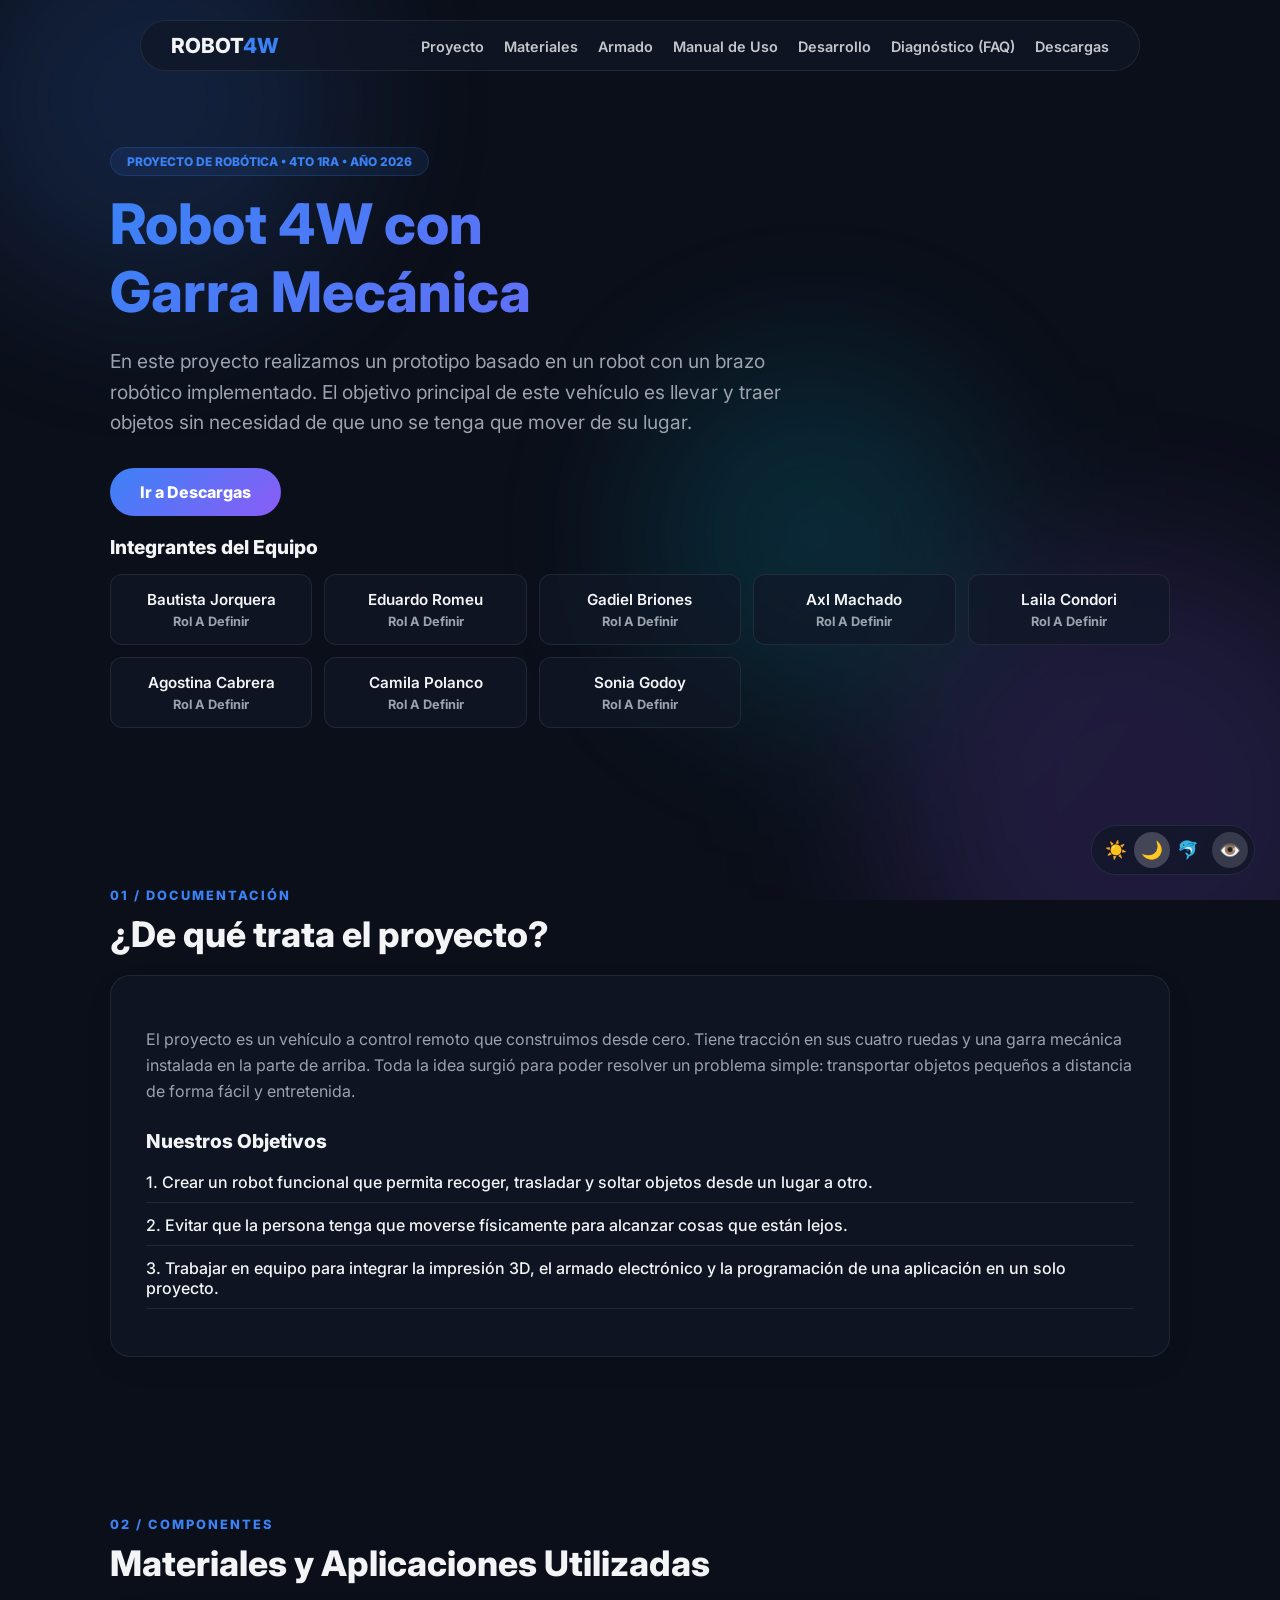
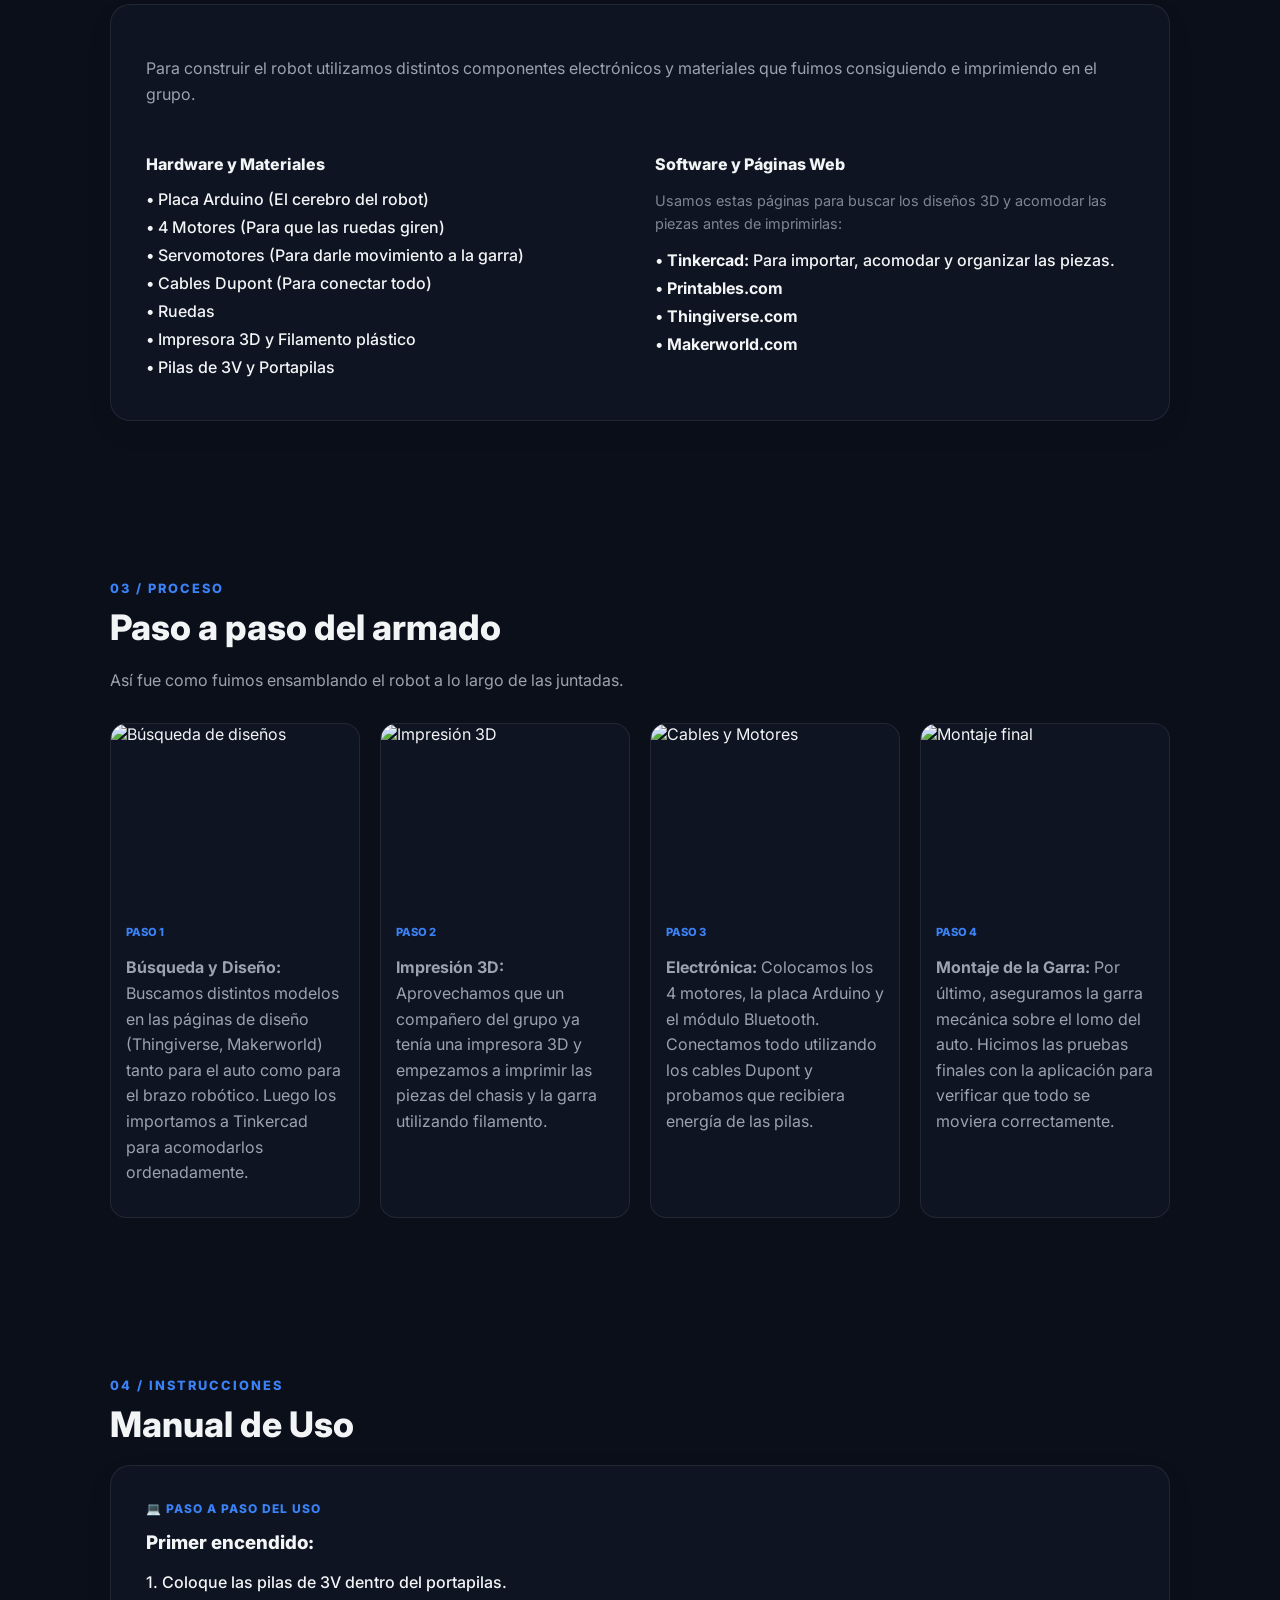
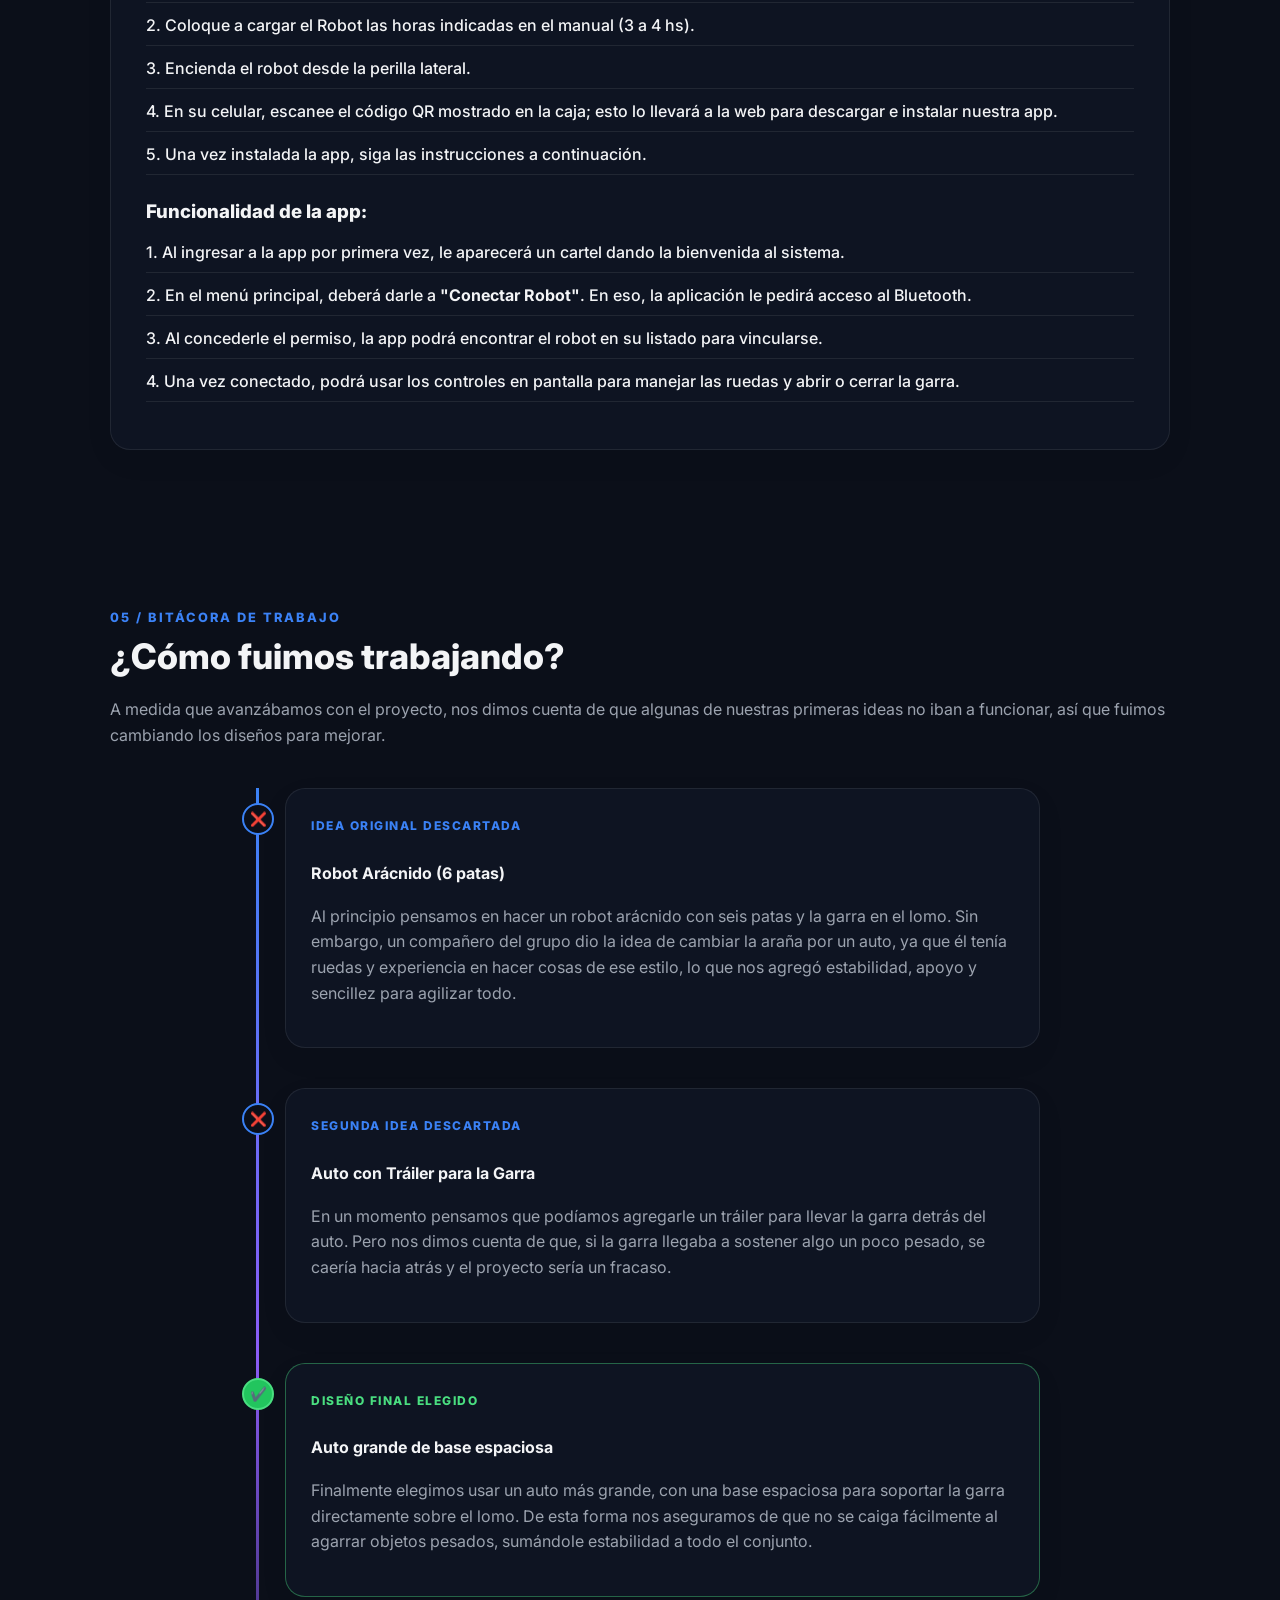
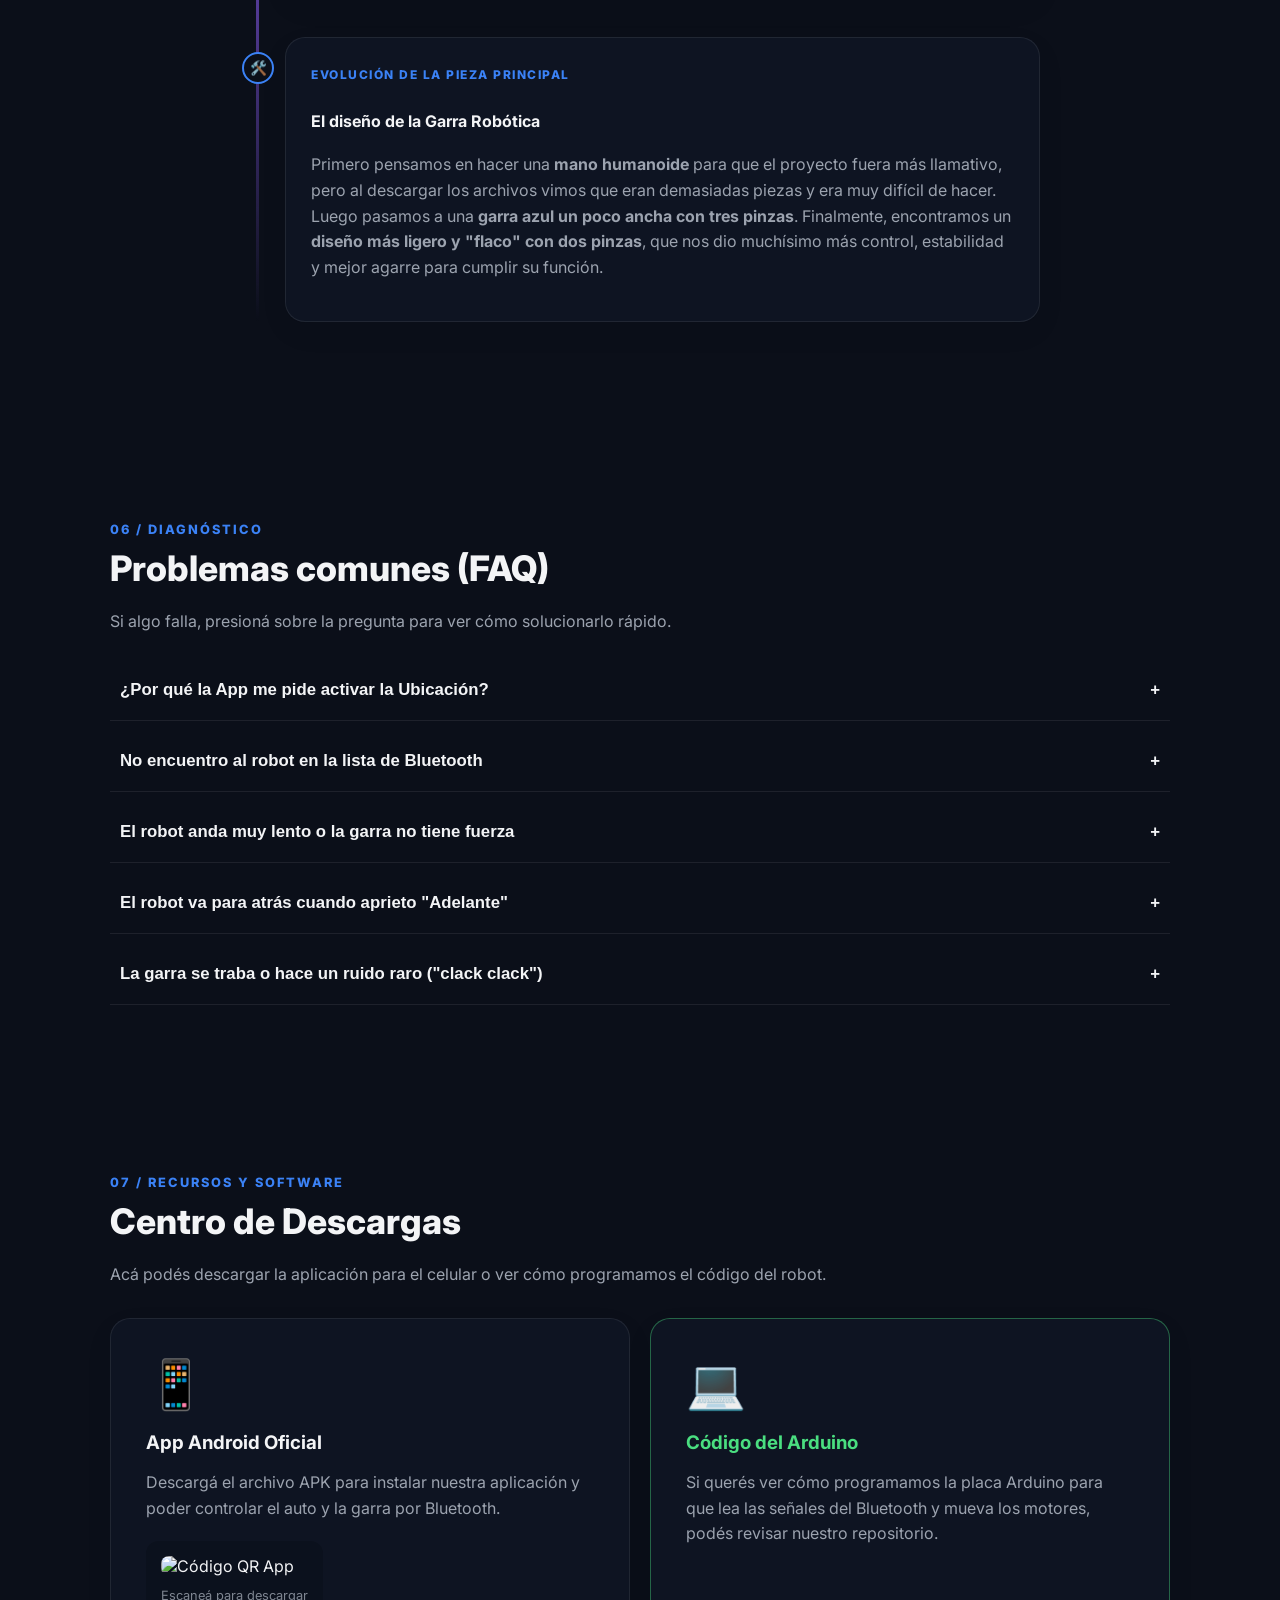
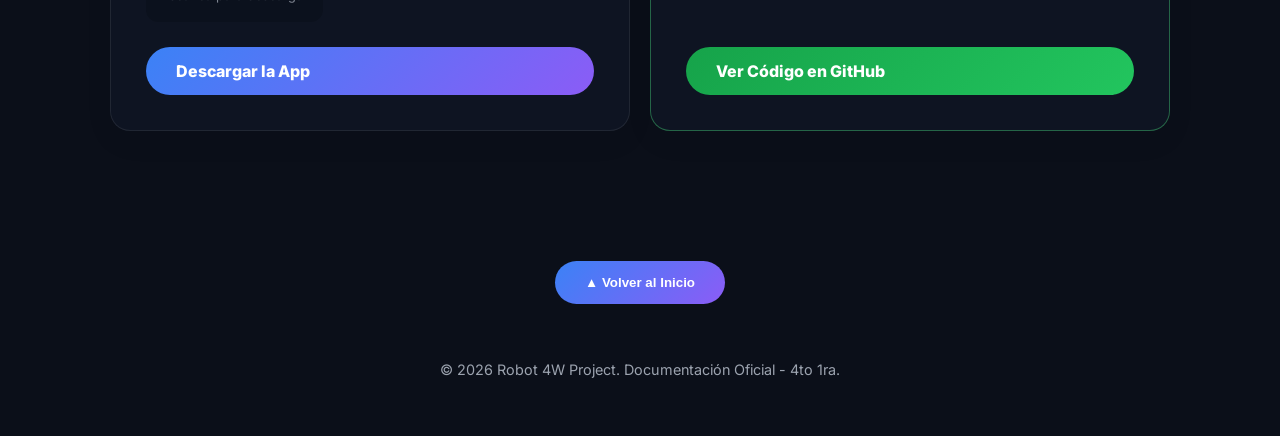
==== app/index.html @ 5b80f883 "Redireccionamiento 6/21/2026" ====
<!DOCTYPE html>
<html lang="es">
<head>
    <meta charset="UTF-8">
    <meta name="viewport" content="width=device-width, initial-scale=1.0">
    <title>Robot 4W con Garra Mecánica | Proyecto Oficial</title>
    <link rel="preconnect" href="https://fonts.googleapis.com">
    <link rel="preconnect" href="https://fonts.gstatic.com" crossorigin>
    <link href="https://fonts.googleapis.com/css2?family=Inter:wght@300;400;600;800&display=swap" rel="stylesheet">
    <link rel="stylesheet" href="styles.css">
</head>
<body class="theme-dark">

    <div id="preloader">
        <div class="loader-content">
            <div class="spinner"></div>
            <p>Iniciando sistema y cargando interfaz...</p>
        </div>
    </div>

    <div class="scroll-progress-bar" id="scroll-progress"></div>

    <div class="aurora-container" id="aurora-bg">
        <div class="aurora aurora-1"></div>
        <div class="aurora aurora-2"></div>
        <div class="aurora aurora-3"></div>
    </div>

    <div class="floating-controls">
        <div class="theme-switchers">
            <button class="control-btn theme-btn" data-theme="theme-light" title="Modo Claro">☀️</button>
            <button class="control-btn theme-btn active" data-theme="theme-dark" title="Modo Oscuro">🌙</button>
            <button class="control-btn theme-btn" data-theme="theme-frutiger" title="Modo Frutiger Aero">🐬</button>
            <button class="control-btn" id="access-toggle" title="Modo Accesibilidad (Alto Contraste)" style="margin-left: 6px; background: rgba(255,255,255,0.15);">👁️</button>
        </div>
    </div>

    <nav class="floating-nav init-hidden">
        <div class="logo" id="secreto-logo" title="Presioná 3 veces rápido para un secreto">ROBOT<span>4W</span></div>
        <ul class="nav-links">
            <li><a href="#introduccion">Proyecto</a></li>
            <li><a href="#materiales">Materiales</a></li>
            <li><a href="#galeria">Armado</a></li>
            <li><a href="#manual">Manual de Uso</a></li>
            <li><a href="#desarrollo">Desarrollo</a></li>
            <li><a href="#faq">Diagnóstico (FAQ)</a></li>
            <li><a href="#descargas">Descargas</a></li>
        </ul>
    </nav>

    <main>
        <section id="inicio" class="hero-section">
            <div class="container hero-container init-hidden">
                <div class="badge-container">
                    <span class="badge glowing-border pulse-slow">PROYECTO DE ROBÓTICA • 4TO 1RA • AÑO 2026</span>
                </div>
                <h1 class="gradient-text">Robot 4W con<br>Garra Mecánica</h1>
                <p class="subtitle">En este proyecto realizamos un prototipo basado en un robot con un brazo robótico implementado. El objetivo principal de este vehículo es llevar y traer objetos sin necesidad de que uno se tenga que mover de su lugar.</p>
                <div class="hero-actions">
                    <a href="#descargas" class="drive-btn hover-glow">Ir a Descargas</a>
                </div>
                
                <div class="team-container mt-4 animate-on-scroll">
                    <h3 class="team-title">Integrantes del Equipo</h3>
                    <div class="team-grid-modern">
                        <div class="team-member-card"><span class="member-name">Bautista Jorquera</span><span class="member-role">Rol A Definir</span></div>
                        <div class="team-member-card"><span class="member-name">Eduardo Romeu</span><span class="member-role">Rol A Definir</span></div>
                        <div class="team-member-card"><span class="member-name">Gadiel Briones</span><span class="member-role">Rol A Definir</span></div>
                        <div class="team-member-card"><span class="member-name">Axl Machado</span><span class="member-role">Rol A Definir</span></div>
                        <div class="team-member-card"><span class="member-name">Laila Condori</span><span class="member-role">Rol A Definir</span></div>
                        <div class="team-member-card"><span class="member-name">Agostina Cabrera</span><span class="member-role">Rol A Definir</span></div>
                        <div class="team-member-card"><span class="member-name">Camila Polanco</span><span class="member-role">Rol A Definir</span></div>
                        <div class="team-member-card"><span class="member-name">Sonia Godoy</span><span class="member-role">Rol A Definir</span></div>
                    </div>
                </div>
            </div>
        </section>

        <section id="introduccion" class="content-section">
            <div class="container animate-on-scroll">
                <div class="section-meta">01 / DOCUMENTACIÓN</div>
                <h2>¿De qué trata el proyecto?</h2>
                <div class="glass-card premium-card">
                    <p>El proyecto es un vehículo a control remoto que construimos desde cero. Tiene tracción en sus cuatro ruedas y una garra mecánica instalada en la parte de arriba. Toda la idea surgió para poder resolver un problema simple: transportar objetos pequeños a distancia de forma fácil y entretenida.</p>
                    
                    <h3 style="margin-top:25px; font-weight:800; font-size:1.2rem;">Nuestros Objetivos</h3>
                    <ul class="sleek-list">
                        <li>1. Crear un robot funcional que permita recoger, trasladar y soltar objetos desde un lugar a otro.</li>
                        <li>2. Evitar que la persona tenga que moverse físicamente para alcanzar cosas que están lejos.</li>
                        <li>3. Trabajar en equipo para integrar la impresión 3D, el armado electrónico y la programación de una aplicación en un solo proyecto.</li>
                    </ul>
                </div>
            </div>
        </section>

        <section id="materiales" class="content-section">
            <div class="container animate-on-scroll">
                <div class="section-meta">02 / COMPONENTES</div>
                <h2>Materiales y Aplicaciones Utilizadas</h2>
                <div class="glass-card premium-card">
                    <p style="margin-bottom: 25px;">Para construir el robot utilizamos distintos componentes electrónicos y materiales que fuimos consiguiendo e imprimiendo en el grupo.</p>
                    
                    <div class="grid-two-cols">
                        <div>
                            <h4 style="font-weight: 800; margin-bottom: 15px;">Hardware y Materiales</h4>
                            <ul class="clean-list">
                                <li>• Placa Arduino (El cerebro del robot)</li>
                                <li>• 4 Motores (Para que las ruedas giren)</li>
                                <li>• Servomotores (Para darle movimiento a la garra)</li>
                                <li>• Cables Dupont (Para conectar todo)</li>
                                <li>• Ruedas</li>
                                <li>• Impresora 3D y Filamento plástico</li>
                                <li>• Pilas de 3V y Portapilas</li>
                            </ul>
                        </div>
                        <div>
                            <h4 style="font-weight: 800; margin-bottom: 15px;">Software y Páginas Web</h4>
                            <p style="font-size: 0.9rem; margin-bottom: 15px; opacity:0.8;">Usamos estas páginas para buscar los diseños 3D y acomodar las piezas antes de imprimirlas:</p>
                            <ul class="clean-list">
                                <li>• <strong>Tinkercad:</strong> Para importar, acomodar y organizar las piezas.</li>
                                <li>• <strong>Printables.com</strong></li>
                                <li>• <strong>Thingiverse.com</strong></li>
                                <li>• <strong>Makerworld.com</strong></li>
                            </ul>
                        </div>
                    </div>
                </div>
            </div>
        </section>

        <section id="galeria" class="content-section">
            <div class="container animate-on-scroll">
                <div class="section-meta">03 / PROCESO</div>
                <h2>Paso a paso del armado</h2>
                <p style="margin-bottom: 30px;">Así fue como fuimos ensamblando el robot a lo largo de las juntadas.</p>
                
                <div class="gallery-grid">
                    <div class="gallery-card">
                        <img src="https://images.unsplash.com/photo-1581092334651-ddf26d9a09d0?w=800&q=80" alt="Búsqueda de diseños" class="gallery-img" loading="lazy">
                        <div class="gallery-caption">
                            <span class="step-badge">PASO 1</span>
                            <p><strong>Búsqueda y Diseño:</strong> Buscamos distintos modelos en las páginas de diseño (Thingiverse, Makerworld) tanto para el auto como para el brazo robótico. Luego los importamos a Tinkercad para acomodarlos ordenadamente.</p>
                        </div>
                    </div>
                    <div class="gallery-card">
                        <img src="https://images.unsplash.com/photo-1589254065878-42c9da997008?w=800&q=80" alt="Impresión 3D" class="gallery-img" loading="lazy">
                        <div class="gallery-caption">
                            <span class="step-badge">PASO 2</span>
                            <p><strong>Impresión 3D:</strong> Aprovechamos que un compañero del grupo ya tenía una impresora 3D y empezamos a imprimir las piezas del chasis y la garra utilizando filamento.</p>
                        </div>
                    </div>
                    <div class="gallery-card">
                        <img src="https://images.unsplash.com/photo-1518770660439-4636190af475?w=800&q=80" alt="Cables y Motores" class="gallery-img" loading="lazy">
                        <div class="gallery-caption">
                            <span class="step-badge">PASO 3</span>
                            <p><strong>Electrónica:</strong> Colocamos los 4 motores, la placa Arduino y el módulo Bluetooth. Conectamos todo utilizando los cables Dupont y probamos que recibiera energía de las pilas.</p>
                        </div>
                    </div>
                    <div class="gallery-card">
                        <img src="https://images.unsplash.com/photo-1485827404703-89b55fcc595e?w=800&q=80" alt="Montaje final" class="gallery-img" loading="lazy">
                        <div class="gallery-caption">
                            <span class="step-badge">PASO 4</span>
                            <p><strong>Montaje de la Garra:</strong> Por último, aseguramos la garra mecánica sobre el lomo del auto. Hicimos las pruebas finales con la aplicación para verificar que todo se moviera correctamente.</p>
                        </div>
                    </div>
                </div>
            </div>
        </section>

        <section id="manual" class="content-section">
            <div class="container animate-on-scroll">
                <div class="section-meta">04 / INSTRUCCIONES</div>
                <h2>Manual de Uso</h2>
                <div class="glass-card premium-card gady-summary">
                    <div class="gady-badge">💻 PASO A PASO DEL USO</div>
                    
                    <h3 style="margin-top:15px; font-weight:800;">Primer encendido:</h3>
                    <ul class="sleek-list">
                        <li>1. Coloque las pilas de 3V dentro del portapilas.</li>
                        <li>2. Coloque a cargar el Robot las horas indicadas en el manual (3 a 4 hs).</li>
                        <li>3. Encienda el robot desde la perilla lateral.</li>
                        <li>4. En su celular, escanee el código QR mostrado en la caja; esto lo llevará a la web para descargar e instalar nuestra app.</li>
                        <li>5. Una vez instalada la app, siga las instrucciones a continuación.</li>
                    </ul>
                    
                    <h3 style="margin-top:25px; font-weight:800;">Funcionalidad de la app:</h3>
                    <ul class="sleek-list">
                        <li>1. Al ingresar a la app por primera vez, le aparecerá un cartel dando la bienvenida al sistema.</li>
                        <li>2. En el menú principal, deberá darle a <strong>"Conectar Robot"</strong>. En eso, la aplicación le pedirá acceso al Bluetooth.</li>
                        <li>3. Al concederle el permiso, la app podrá encontrar el robot en su listado para vincularse.</li>
                        <li>4. Una vez conectado, podrá usar los controles en pantalla para manejar las ruedas y abrir o cerrar la garra.</li>
                    </ul>
                </div>
            </div>
        </section>

        <section id="desarrollo" class="content-section">
            <div class="container animate-on-scroll">
                <div class="section-meta">05 / BITÁCORA DE TRABAJO</div>
                <h2>¿Cómo fuimos trabajando?</h2>
                <p style="margin-bottom: 30px;">A medida que avanzábamos con el proyecto, nos dimos cuenta de que algunas de nuestras primeras ideas no iban a funcionar, así que fuimos cambiando los diseños para mejorar.</p>
                
                <div class="vertical-timeline">
                    <div class="timeline-item">
                        <div class="timeline-dot">❌</div>
                        <div class="timeline-card glass-card premium-card">
                            <span class="timeline-date">Idea original descartada</span>
                            <h4>Robot Arácnido (6 patas)</h4>
                            <p>Al principio pensamos en hacer un robot arácnido con seis patas y la garra en el lomo. Sin embargo, un compañero del grupo dio la idea de cambiar la araña por un auto, ya que él tenía ruedas y experiencia en hacer cosas de ese estilo, lo que nos agregó estabilidad, apoyo y sencillez para agilizar todo.</p>
                        </div>
                    </div>

                    <div class="timeline-item">
                        <div class="timeline-dot">❌</div>
                        <div class="timeline-card glass-card premium-card">
                            <span class="timeline-date">Segunda idea descartada</span>
                            <h4>Auto con Tráiler para la Garra</h4>
                            <p>En un momento pensamos que podíamos agregarle un tráiler para llevar la garra detrás del auto. Pero nos dimos cuenta de que, si la garra llegaba a sostener algo un poco pesado, se caería hacia atrás y el proyecto sería un fracaso.</p>
                        </div>
                    </div>

                    <div class="timeline-item">
                        <div class="timeline-dot" style="background: #22c55e; border-color: #4ade80;">✔️</div>
                        <div class="timeline-card glass-card premium-card" style="border-color: rgba(74, 222, 128, 0.4);">
                            <span class="timeline-date" style="color: #4ade80;">Diseño Final Elegido</span>
                            <h4>Auto grande de base espaciosa</h4>
                            <p>Finalmente elegimos usar un auto más grande, con una base espaciosa para soportar la garra directamente sobre el lomo. De esta forma nos aseguramos de que no se caiga fácilmente al agarrar objetos pesados, sumándole estabilidad a todo el conjunto.</p>
                        </div>
                    </div>

                    <div class="timeline-item">
                        <div class="timeline-dot">🛠️</div>
                        <div class="timeline-card glass-card premium-card">
                            <span class="timeline-date">Evolución de la pieza principal</span>
                            <h4>El diseño de la Garra Robótica</h4>
                            <p>Primero pensamos en hacer una <strong>mano humanoide</strong> para que el proyecto fuera más llamativo, pero al descargar los archivos vimos que eran demasiadas piezas y era muy difícil de hacer. Luego pasamos a una <strong>garra azul un poco ancha con tres pinzas</strong>. Finalmente, encontramos un <strong>diseño más ligero y "flaco" con dos pinzas</strong>, que nos dio muchísimo más control, estabilidad y mejor agarre para cumplir su función.</p>
                        </div>
                    </div>
                </div>
            </div>
        </section>

        <section id="faq" class="content-section">
            <div class="container animate-on-scroll">
                <div class="section-meta">06 / DIAGNÓSTICO</div>
                <h2>Problemas comunes (FAQ)</h2>
                <p style="margin-bottom: 25px;">Si algo falla, presioná sobre la pregunta para ver cómo solucionarlo rápido.</p>
                
                <div class="accordion-container">
                    
                    <div class="accordion-item">
                        <button class="accordion-header">
                            <span>¿Por qué la App me pide activar la Ubicación?</span>
                            <span class="accordion-icon">+</span>
                        </button>
                        <div class="accordion-content">
                            <p>No te preocupes, la aplicación no rastrea tu GPS. Los celulares Android piden que actives la Ubicación sí o sí para poder usar el escáner de Bluetooth y encontrar la placa del robot. Solo dale a "Permitir".</p>
                        </div>
                    </div>

                    <div class="accordion-item">
                        <button class="accordion-header">
                            <span>No encuentro al robot en la lista de Bluetooth</span>
                            <span class="accordion-icon">+</span>
                        </button>
                        <div class="accordion-content">
                            <p>Asegurate de que el interruptor del auto esté prendido. Si el módulo Bluetooth tiene una lucecita roja que parpadea rápido, significa que está listo para conectarse. Si está apagado, revisá que las pilas estén bien puestas.</p>
                        </div>
                    </div>

                    <div class="accordion-item">
                        <button class="accordion-header">
                            <span>El robot anda muy lento o la garra no tiene fuerza</span>
                            <span class="accordion-icon">+</span>
                        </button>
                        <div class="accordion-content">
                            <p>¡Se está quedando sin batería! Como dice el manual, apagá el robot y dejalo cargando entre 3 y 4 horas para que los motores vuelvan a tener toda su potencia.</p>
                        </div>
                    </div>

                    <div class="accordion-item">
                        <button class="accordion-header">
                            <span>El robot va para atrás cuando aprieto "Adelante"</span>
                            <span class="accordion-icon">+</span>
                        </button>
                        <div class="accordion-content">
                            <p>Es un problema muy común. Significa que los cables de ese motor están conectados al revés en la placa. Solo tenés que agarrar los dos cables de esa rueda específica y darlos vuelta.</p>
                        </div>
                    </div>

                    <div class="accordion-item">
                        <button class="accordion-header">
                            <span>La garra se traba o hace un ruido raro ("clack clack")</span>
                            <span class="accordion-icon">+</span>
                        </button>
                        <div class="accordion-content">
                            <p>Los engranajes del servomotor se están forzando. Esto pasa si intentás agarrar algo demasiado grande o pesado que supera la apertura máxima de la pinza. Soltá el botón en la app para evitar que se rompa el plástico impreso.</p>
                        </div>
                    </div>

                </div>
            </div>
        </section>

        <section id="descargas" class="content-section">
            <div class="container animate-on-scroll">
                <div class="section-meta">07 / RECURSOS Y SOFTWARE</div>
                <h2>Centro de Descargas</h2>
                <p style="margin-bottom: 30px;">Acá podés descargar la aplicación para el celular o ver cómo programamos el código del robot.</p>
                
                <div class="grid-two-cols" style="gap: 20px;">
                    <div class="glass-card premium-card text-center" style="display: flex; flex-direction: column; justify-content: space-between;">
                        <div>
                            <span style="font-size: 3rem; display:block; margin-bottom: 15px;">📱</span>
                            <h3 style="margin-bottom: 15px;">App Android Oficial</h3>
                            <p style="margin-bottom: 20px;">Descargá el archivo APK para instalar nuestra aplicación y poder controlar el auto y la garra por Bluetooth.</p>
                            
                            <div style="background: rgba(0,0,0,0.15); padding: 15px; border-radius: 12px; margin-bottom: 25px; display: inline-block;">
                                <img src="https://api.qrserver.com/v1/create-qr-code/?size=130x130&data=https://robot4w.github.io/app" alt="Código QR App" style="border-radius: 8px;">
                                <p style="font-size: 0.8rem; margin-top: 10px; margin-bottom: 0; opacity: 0.8;">Escaneá para descargar</p>
                            </div>
                        </div>
                        <a href="descargas.html" class="app-btn">Descargar la App</a>
                    </div>

                    <div class="glass-card premium-card text-center" style="border-color: rgba(74, 222, 128, 0.4); display: flex; flex-direction: column; justify-content: space-between;">
                        <div>
                            <span style="font-size: 3rem; display:block; margin-bottom: 15px;">💻</span>
                            <h3 style="margin-bottom: 15px; color: #4ade80;">Código del Arduino</h3>
                            <p style="margin-bottom: 25px;">Si querés ver cómo programamos la placa Arduino para que lea las señales del Bluetooth y mueva los motores, podés revisar nuestro repositorio.</p>
                        </div>
                        <a href="https://github.com/HackyntoshDX/RobotX4C.Garra" target="_blank" class="action-btn" style="background: linear-gradient(135deg, #16a34a, #22c55e); color: white; border: none;">Ver Código en GitHub</a>
                    </div>
                </div>
            </div>
        </section>
    </main>

    <div class="bottom-navigation">
        <button id="back-to-top" class="action-btn">▲ Volver al Inicio</button>
    </div>

    <div id="easter-egg-overlay" style="display: none; position: fixed; top: 0; left: 0; width: 100vw; height: 100vh; background: rgba(5, 8, 15, 0.98); z-index: 99999; flex-direction: column; align-items: center; justify-content: center; text-align: center; color: white; padding: 20px;">
        <span style="font-size: 5rem; margin-bottom: 20px; filter: drop-shadow(0 0 20px #4ade80);">🤖</span>
        <h2 style="color: #4ade80; font-size: 2.5rem; margin-bottom: 10px; font-weight: 800;">¡Acceso de Desarrollador Activado!</h2>
        <p style="font-size: 1.1rem; max-width: 600px; margin-bottom: 30px; opacity: 0.9;">¡Encontraste el panel secreto de los creadores! El código maestro del proyecto es:<br><strong style="color: #3b82f6; font-size: 1.5rem; letter-spacing: 2px; display: inline-block; margin-top: 10px;">#4W-ROBOTICA-2026</strong></p>
        <button id="close-easter-egg" class="action-btn" style="background: #ef4444; border: none; padding: 12px 30px; color: white; cursor: pointer;">Cerrar Consola</button>
    </div>

    <footer class="footer">
        <p>© 2026 Robot 4W Project. Documentación Oficial - 4to 1ra.</p>
    </footer>

    <script src="script.js"></script>
</body>
</html>
---- app/styles.css ----
:root {
    box-sizing: border-box;
    --transition-smooth: all 0.3s cubic-bezier(0.4, 0, 0.2, 1);
}
*, *::before, *::after { box-sizing: inherit; }

body {
    margin: 0; padding: 0;
    font-family: 'Inter', sans-serif;
    background-color: var(--bg-color);
    color: var(--text-color);
    transition: var(--transition-smooth);
    overflow-x: hidden;
}

body.theme-dark {
    --bg-color: #0b0f19; --text-color: #f3f4f6; --text-muted: #9ca3af;
    --glass-bg: rgba(17, 24, 39, 0.7); --glass-border: rgba(255, 255, 255, 0.08);
    --accent-gradient: linear-gradient(135deg, #3b82f6, #8b5cf6); --accent-color: #3b82f6;
}

body.theme-light {
    --bg-color: #f8fafc; --text-color: #0f172a; --text-muted: #64748b;
    --glass-bg: rgba(255, 255, 255, 0.8); --glass-border: rgba(15, 23, 42, 0.08);
    --accent-gradient: linear-gradient(135deg, #2563eb, #4f46e5); --accent-color: #2563eb;
}

body.theme-frutiger {
    --bg-color: #e0f2fe; --text-color: #0369a1; --text-muted: #0e7490;
    --glass-bg: linear-gradient(135deg, rgba(255,255,255,0.6), rgba(186,230,253,0.4));
    --glass-border: rgba(255, 255, 255, 0.6);
    --accent-gradient: linear-gradient(135deg, #06b6d4, #22c55e); --accent-color: #06b6d4;
    background-image: radial-gradient(circle at top right, #bae6fd 0%, #e0f2fe 100%);
}

.container { width: 100%; max-width: 1100px; margin: 0 auto; padding: 0 20px; }
.content-section { padding: 80px 0; position: relative; z-index: 5; }
.section-meta { font-size: 0.8rem; font-weight: 800; letter-spacing: 2px; color: var(--accent-color); margin-bottom: 10px; }
h2 { font-size: 2.2rem; font-weight: 800; margin-top: 0; margin-bottom: 20px; }
p { line-height: 1.6; color: var(--text-muted); }

.glass-card {
    background: var(--glass-bg); border: 1px solid var(--glass-border);
    backdrop-filter: blur(16px); -webkit-backdrop-filter: blur(16px);
    border-radius: 20px; padding: 35px;
    box-shadow: 0 10px 30px rgba(0, 0, 0, 0.05); transition: var(--transition-smooth);
}

.grid-two-cols { display: grid; grid-template-columns: repeat(auto-fit, minmax(300px, 1fr)); gap: 30px; }

#preloader { position: fixed; top:0; left:0; width:100vw; height:100vh; background: #0b0f19; z-index: 10000; display: flex; align-items: center; justify-content: center; transition: opacity 0.5s ease; }
.loader-content { text-align: center; color: #ffffff; }
.spinner { width: 50px; height: 50px; border: 5px solid rgba(59, 130, 246, 0.1); border-top-color: #3b82f6; border-radius: 50%; animation: spin 1s infinite linear; margin: 0 auto 20px; }
@keyframes spin { to { transform: rotate(360deg); } }

.scroll-progress-bar { position: fixed; top:0; left:0; height: 4px; background: var(--accent-gradient); width: 0%; z-index: 9999; }

.aurora-container { position: fixed; top:0; left:0; width:100vw; height:100vh; z-index: 1; overflow: hidden; opacity: 0.4; pointer-events: none; }
.aurora { position: absolute; border-radius: 50%; filter: blur(80px); opacity: 0.4; mix-blend-mode: screen; animation: floatAurora 12s infinite alternate ease-in-out; }
.aurora-1 { width: 400px; height: 400px; background: #3b82f6; top:-100px; left:-50px; }
.aurora-2 { width: 500px; height: 500px; background: #8b5cf6; bottom:-150px; right:-100px; animation-delay: -3s; }
.aurora-3 { width: 350px; height: 350px; background: #06b6d4; top:40%; left:50%; animation-delay: -6s; }
@keyframes floatAurora { 0% { transform: translateY(0) scale(1); } 100% { transform: translateY(40px) scale(1.15); } }

.floating-controls { position: fixed; bottom: 25px; right: 25px; z-index: 1000; }
.theme-switchers { display: flex; background: var(--glass-bg); border: 1px solid var(--glass-border); padding: 6px; border-radius: 30px; backdrop-filter: blur(8px); }
.control-btn { border: none; background: transparent; cursor: pointer; width: 36px; height: 36px; border-radius: 50%; display: flex; align-items: center; justify-content: center; font-size: 1.1rem; transition: var(--transition-smooth); }
.control-btn.active, .control-btn:hover { background: rgba(255,255,255,0.2); }

.floating-nav { position: fixed; top: 20px; left: 50%; transform: translateX(-50%); width: 90%; max-width: 1000px; z-index: 100; background: var(--glass-bg); border: 1px solid var(--glass-border); backdrop-filter: blur(12px); border-radius: 50px; padding: 12px 30px; display: flex; align-items: center; justify-content: space-between; }
.logo { font-weight: 800; font-size: 1.3rem; cursor: pointer; }
.logo span { color: var(--accent-color); }
.nav-links { display: flex; list-style: none; margin:0; padding:0; gap: 20px; }
.nav-links a { text-decoration: none; color: var(--text-color); font-weight: 600; font-size: 0.9rem; opacity: 0.8; transition: var(--transition-smooth); }
.nav-links a:hover { opacity: 1; color: var(--accent-color); }
.init-hidden { opacity: 0; transform: translate(-50%, -20px); transition: opacity 0.6s ease, transform 0.6s ease; }
body:not(.accessible-mode) .floating-nav:not(.init-hidden) { opacity: 1; transform: translateX(-50%); }

.hero-section { padding-top: 150px; padding-bottom: 80px; position: relative; z-index: 5; }
.badge { font-size: 0.75rem; font-weight: 800; padding: 6px 16px; border-radius: 20px; background: rgba(59, 130, 246, 0.1); color: var(--accent-color); border: 1px solid rgba(59, 130, 246, 0.2); }
.gradient-text { font-size: 3.5rem; font-weight: 800; margin: 20px 0; background: var(--accent-gradient); -webkit-background-clip: text; -webkit-text-fill-color: transparent; }
.subtitle { font-size: 1.2rem; max-width: 700px; margin-bottom: 30px; }

.team-title { font-weight: 800; margin-bottom: 15px; font-size: 1.2rem; }
.team-grid-modern { display: grid; grid-template-columns: repeat(auto-fit, minmax(180px, 1fr)); gap: 12px; }
.team-member-card { background: var(--glass-bg); border: 1px solid var(--glass-border); padding: 15px; border-radius: 12px; text-align: center;}
.member-name { font-weight: 600; font-size: 0.95rem; display: block; }
.member-role { font-size: 0.8rem; color: var(--text-muted); margin-top: 5px; display: block; font-weight: bold;}

.sleek-list, .clean-list { list-style: none; padding: 0; margin: 0; }
.sleek-list li { margin-bottom: 12px; font-weight: 500; border-bottom: 1px solid var(--glass-border); padding-bottom: 10px; }
.clean-list li { margin-bottom: 8px; font-weight: 500; }

.gallery-grid { display: grid; grid-template-columns: repeat(auto-fit, minmax(220px, 1fr)); gap: 20px; margin-top: 30px; }
.gallery-card { background: var(--glass-bg); border: 1px solid var(--glass-border); border-radius: 16px; overflow: hidden; transition: var(--transition-smooth); }
.gallery-card:hover { transform: translateY(-10px); }
.gallery-img { width: 100%; aspect-ratio: 4/3; object-fit: cover; display: block; }
.gallery-caption { padding: 15px; }
.step-badge { font-size: 0.7rem; font-weight: 800; color: var(--accent-color); display: block; margin-bottom: 6px; }

.drive-btn, .app-btn, .action-btn { display: inline-block; background: var(--accent-gradient); color: #ffffff; padding: 14px 30px; border-radius: 30px; text-decoration: none; font-weight: 800; border: none; cursor: pointer; transition: var(--transition-smooth); }
.drive-btn:hover, .app-btn:hover { transform: scale(1.03); box-shadow: 0 8px 25px rgba(59, 130, 246, 0.25); }
.gady-badge { font-size: 0.75rem; font-weight: 800; color: var(--accent-color); margin-bottom: 10px; letter-spacing: 1px; }

.custom-table { width: 100%; border-collapse: collapse; min-width: 500px; }
.custom-table th { text-align: left; padding: 12px; border-bottom: 2px solid var(--glass-border); font-size: 0.9rem; }
.custom-table td { padding: 12px; border-bottom: 1px solid var(--glass-border); font-size: 0.9rem; }

.accordion-container { margin-top: 25px; }
.accordion-item { border-bottom: 1px solid var(--glass-border); margin-bottom: 10px; }
.accordion-header { width: 100%; display: flex; justify-content: space-between; align-items: center; background: transparent; border: none; padding: 20px 10px; cursor: pointer; text-align: left; color: var(--text-color); font-weight: 600; font-size: 1.05rem; }
.accordion-content { max-height: 0; overflow: hidden; transition: max-height 0.3s ease-out; padding: 0 10px; }
.accordion-content p { margin-bottom: 20px; margin-top: 0; }

.vertical-timeline { position: relative; max-width: 800px; margin: 40px auto; padding-left: 45px; }
.vertical-timeline::before { content: ''; position: absolute; top: 0; left: 16px; width: 3px; height: 100%; background: linear-gradient(to bottom, #3b82f6, #8b5cf6, transparent); }
.theme-frutiger .vertical-timeline::before { background: linear-gradient(to bottom, #06b6d4, #22c55e, transparent); }
.timeline-item { position: relative; margin-bottom: 40px; opacity: 0; transform: translateY(30px); transition: all 0.8s cubic-bezier(0.2, 0.8, 0.2, 1); }
.timeline-item.visible { opacity: 1; transform: translateY(0); }
.timeline-dot { position: absolute; left: -43px; top: 15px; width: 32px; height: 32px; background: var(--bg-color); border: 2px solid var(--accent-color); border-radius: 50%; display: flex; align-items: center; justify-content: center; font-size: 0.85rem; z-index: 10; }
.timeline-card { padding: 25px !important; }
.timeline-date { display: inline-block; font-size: 0.75rem; font-weight: 800; color: var(--accent-color); text-transform: uppercase; letter-spacing: 1.5px; margin-bottom: 8px; }

.bottom-navigation { text-align: center; margin-top: 50px; position: relative; z-index: 5; }
.footer { text-align: center; padding: 40px 20px; font-size: 0.9rem; color: var(--text-muted); position: relative; z-index: 5; }

.animate-on-scroll { opacity: 0; transform: translateY(40px); transition: all 0.8s cubic-bezier(0.2, 0.8, 0.2, 1); }
.animate-on-scroll.visible { opacity: 1; transform: translateY(0); }

/* MODO ACCESIBILIDAD */
body.accessible-mode { --bg-color: #000000 !important; --text-color: #ffffff !important; --text-muted: #ffffff !important; --accent-color: #0072b2 !important; --accent-gradient: none !important; background: #000000 !important; font-size: 106% !important; }
body.accessible-mode * { animation: none !important; transition: none !important; }
body.accessible-mode .glass-card, body.accessible-mode .team-member-card, body.accessible-mode .gallery-card { background: #000000 !important; border: 2px solid #ffffff !important; box-shadow: none !important; backdrop-filter: none !important; border-radius: 0 !important; }
body.accessible-mode .gradient-text { background: none !important; -webkit-text-fill-color: initial !important; color: #ffffff !important; }
body.accessible-mode .aurora-container { display: none !important; }
body.accessible-mode .drive-btn, body.accessible-mode .app-btn, body.accessible-mode .action-btn { background: #ffffff !important; color: #000000 !important; border: 2px solid #ffffff !important; border-radius: 0 !important; font-weight: 900; }
body.accessible-mode .timeline-dot { background: #000000 !important; border-color: #ffffff !important; color: #ffffff !important; }
body.accessible-mode .vertical-timeline::before { background: #ffffff !important; }
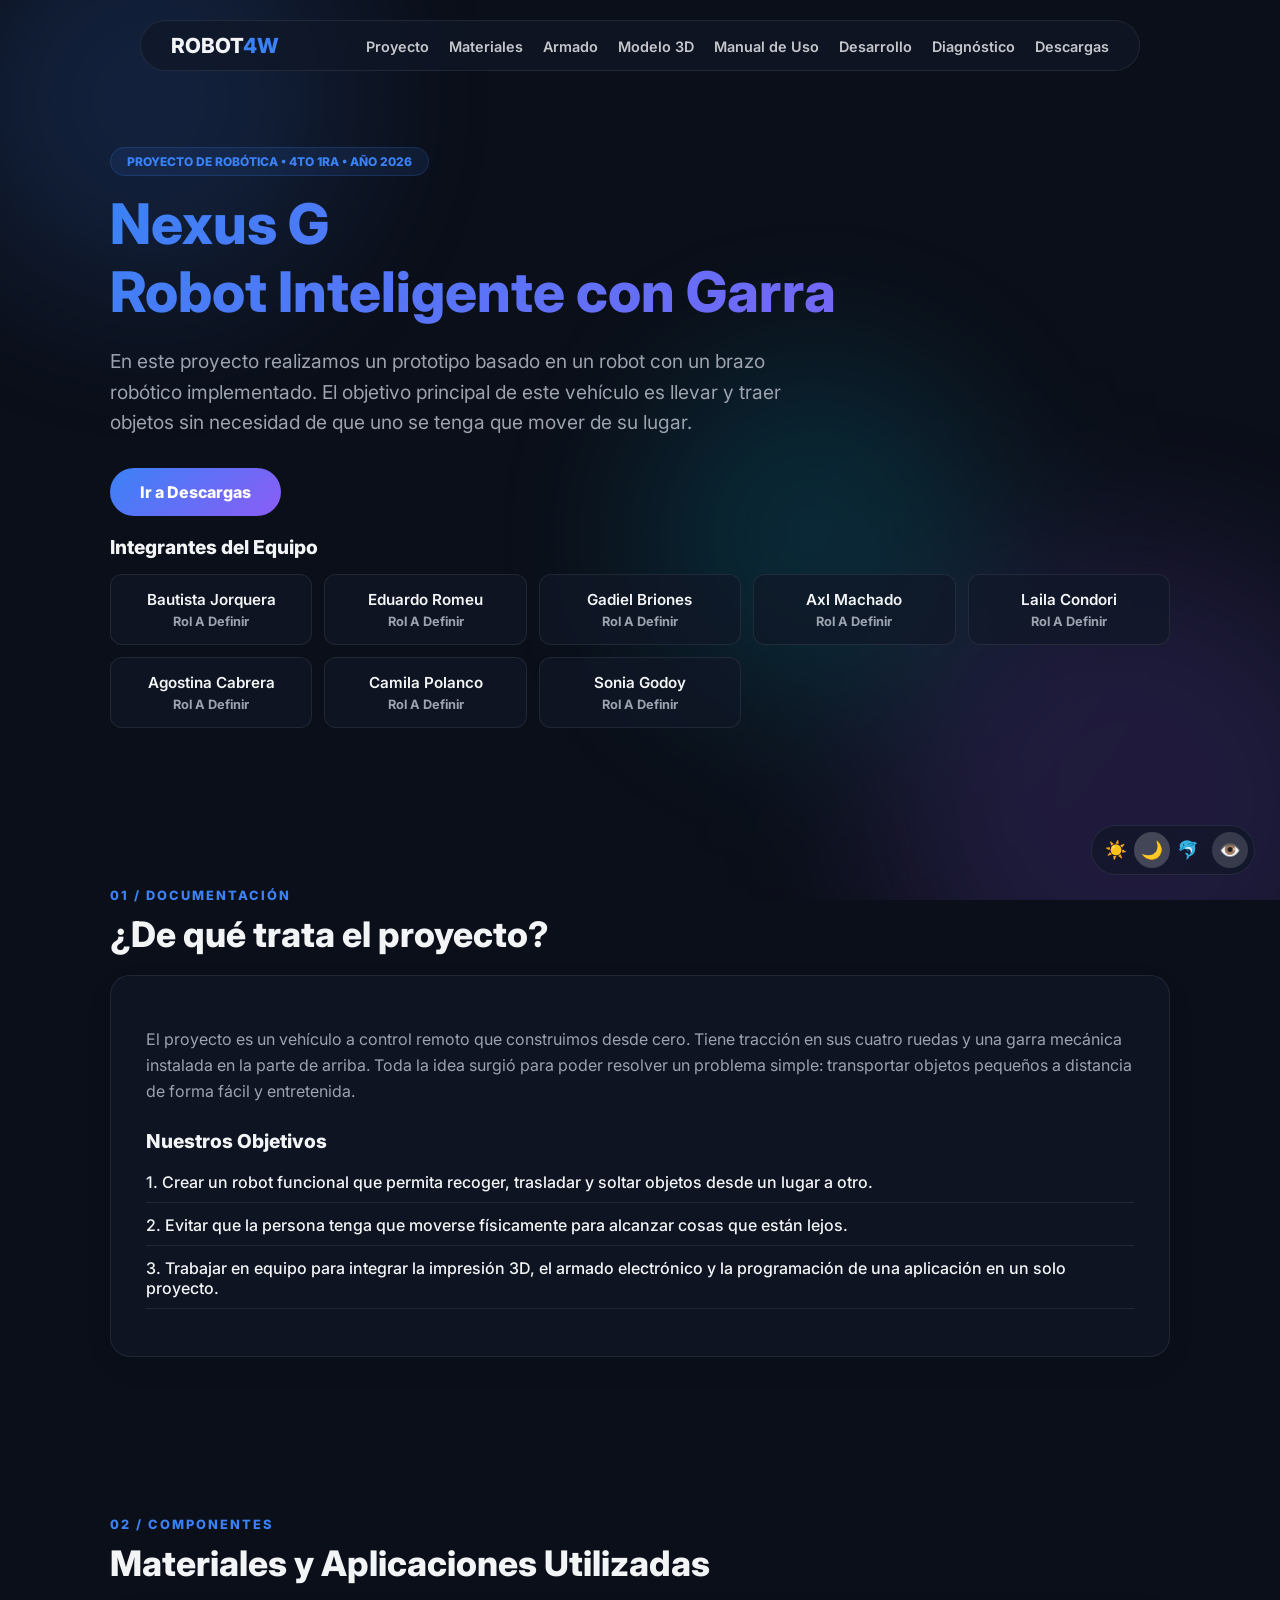
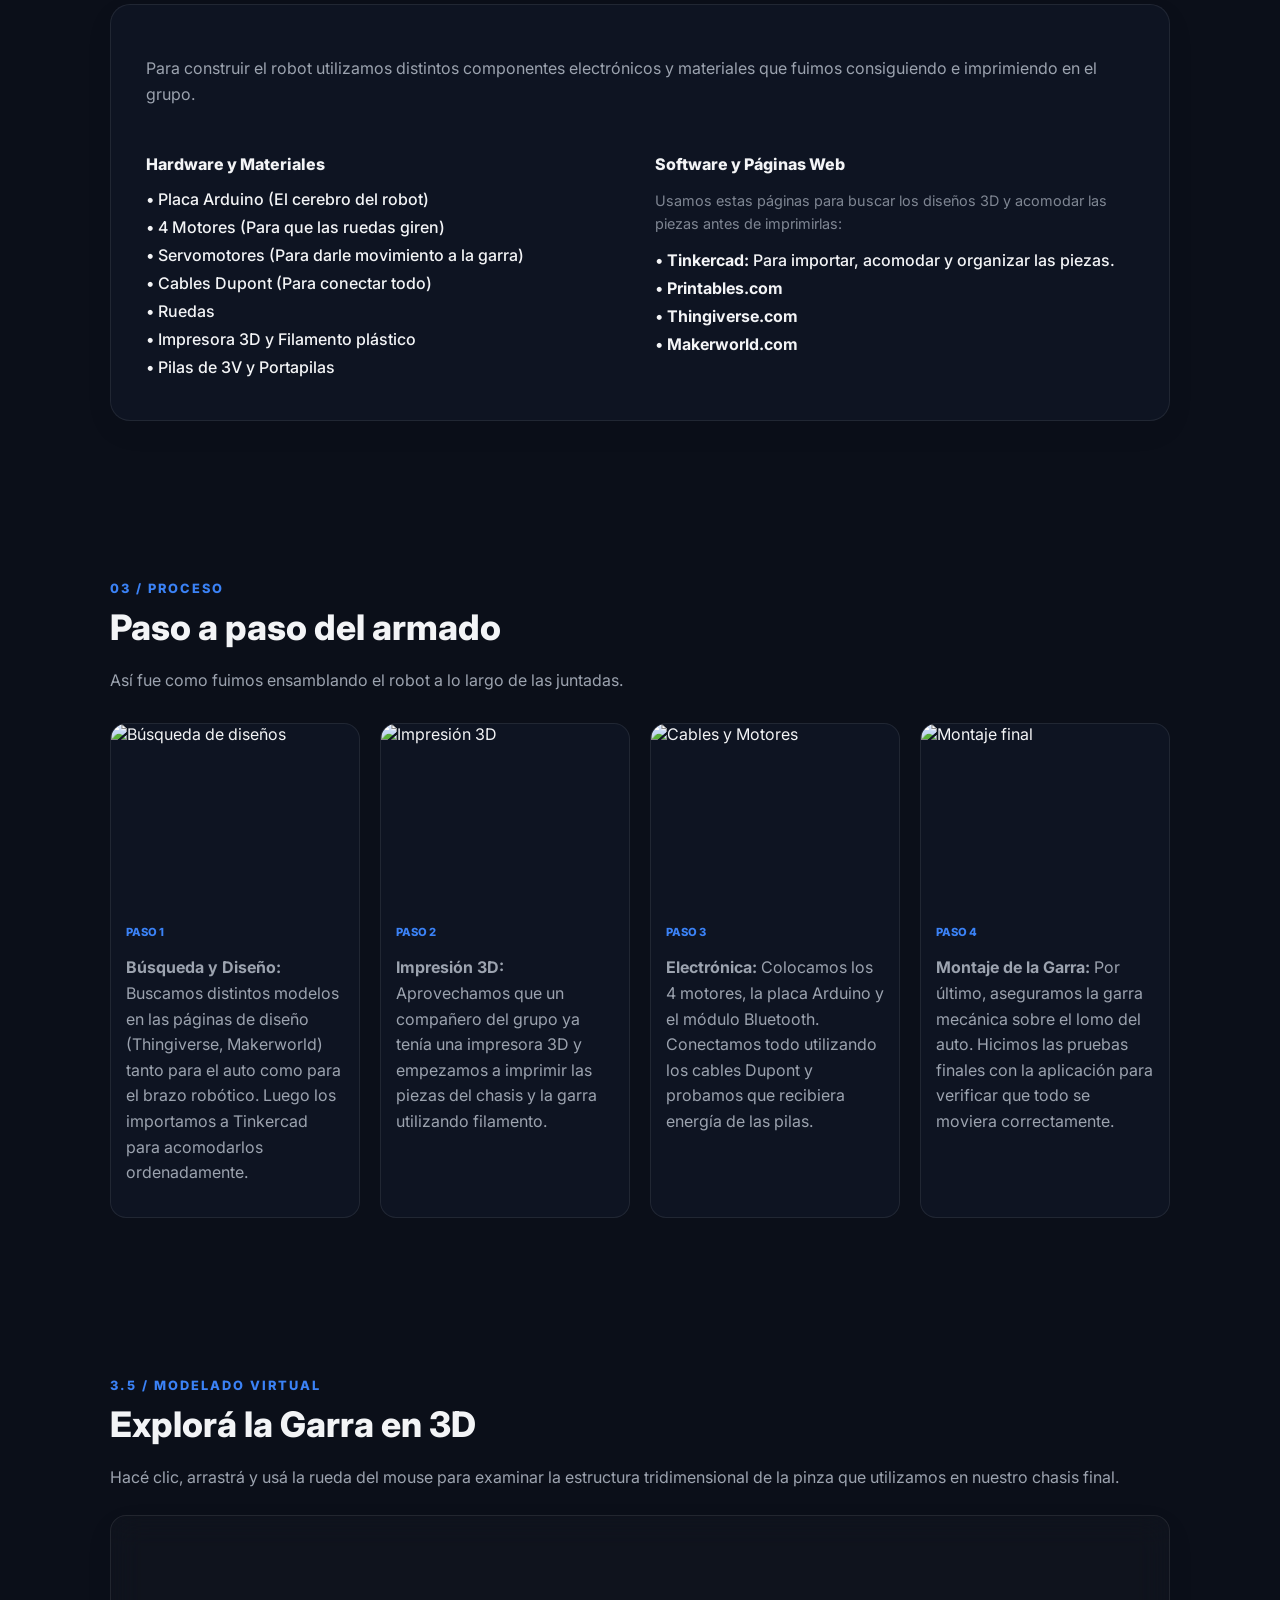
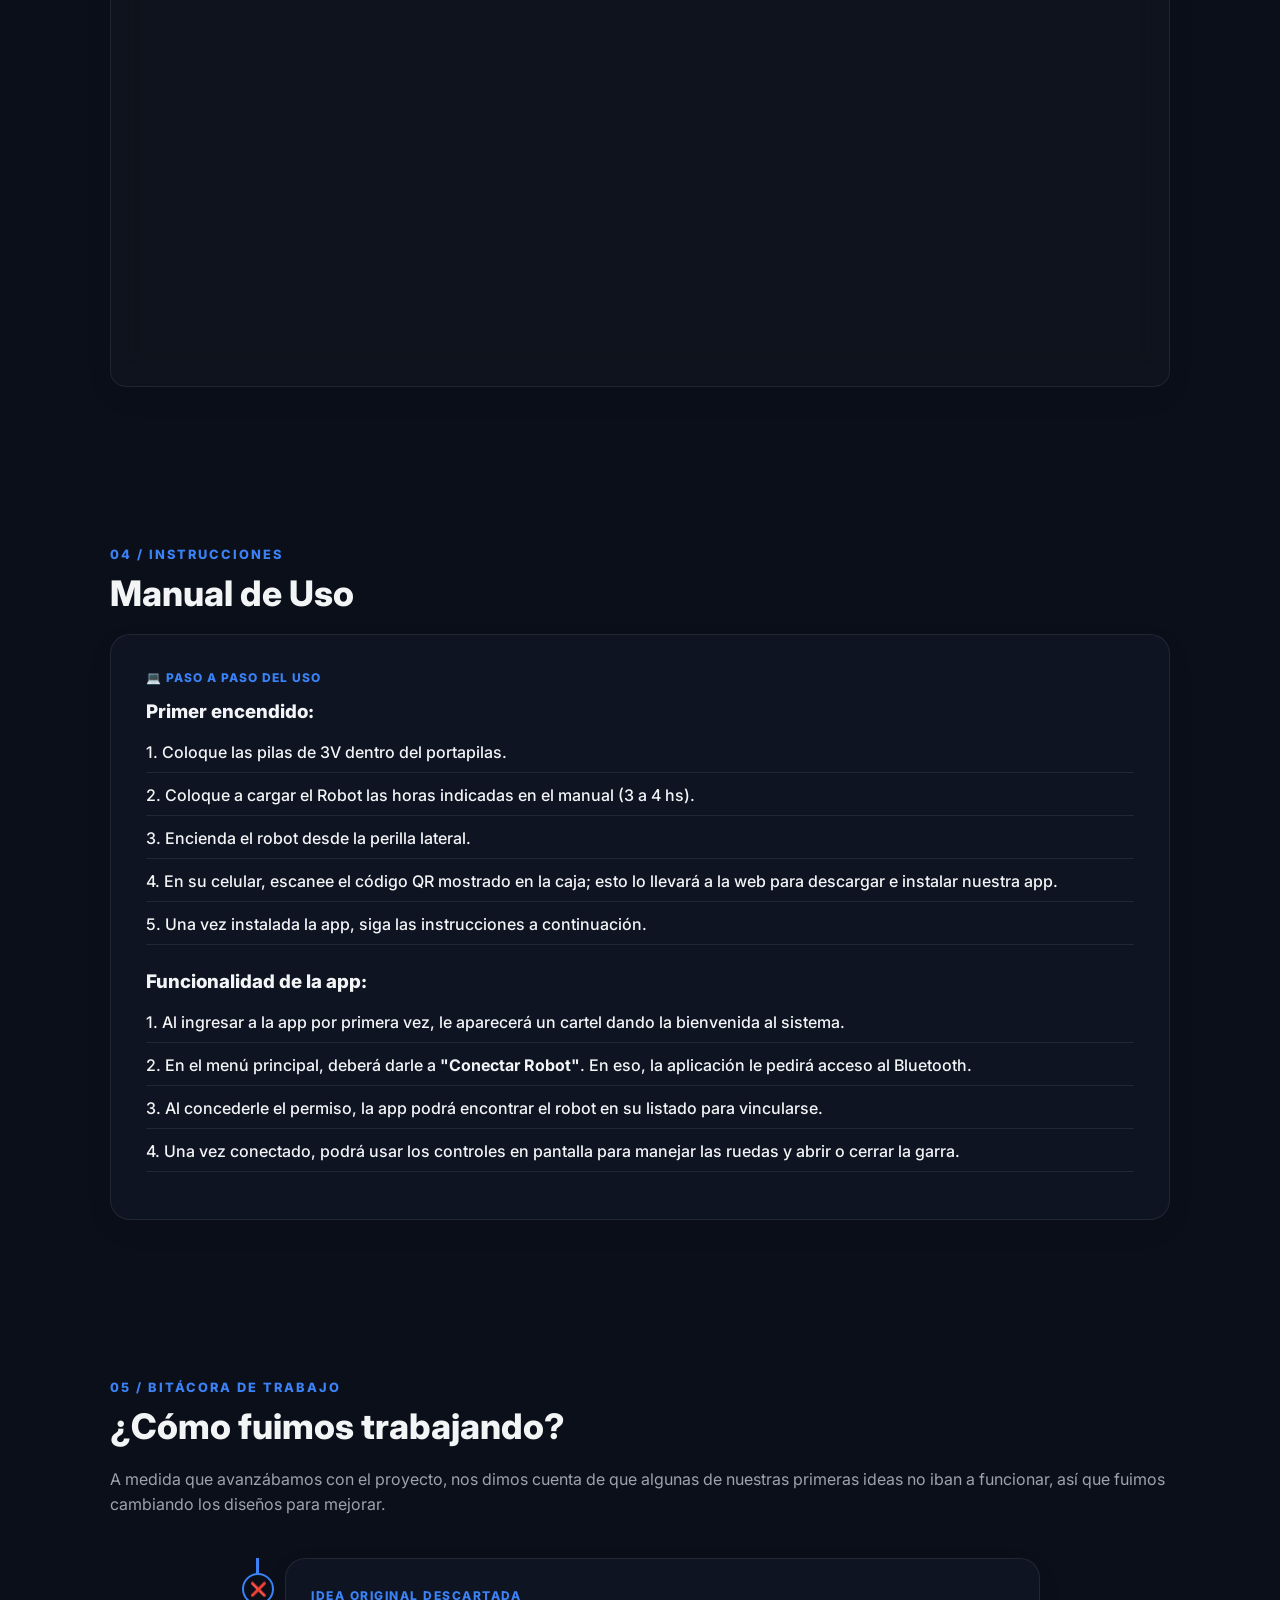
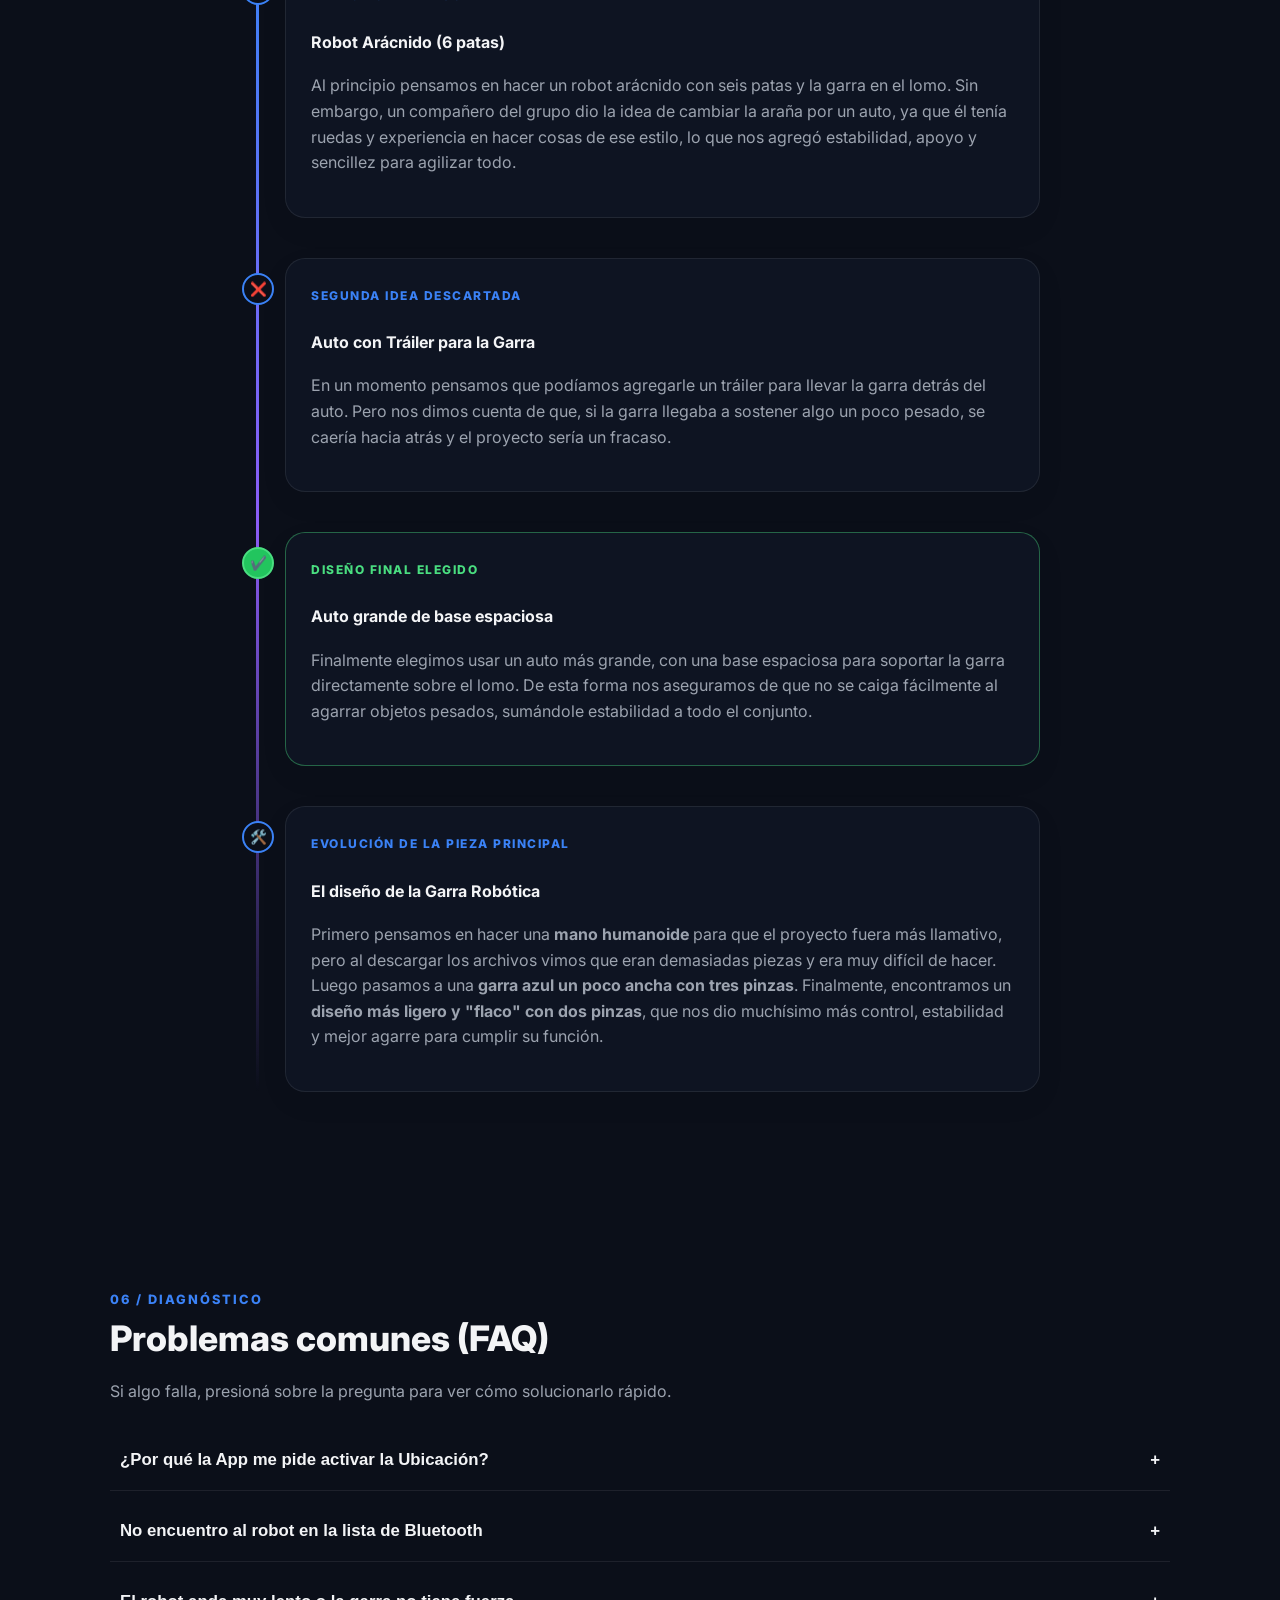
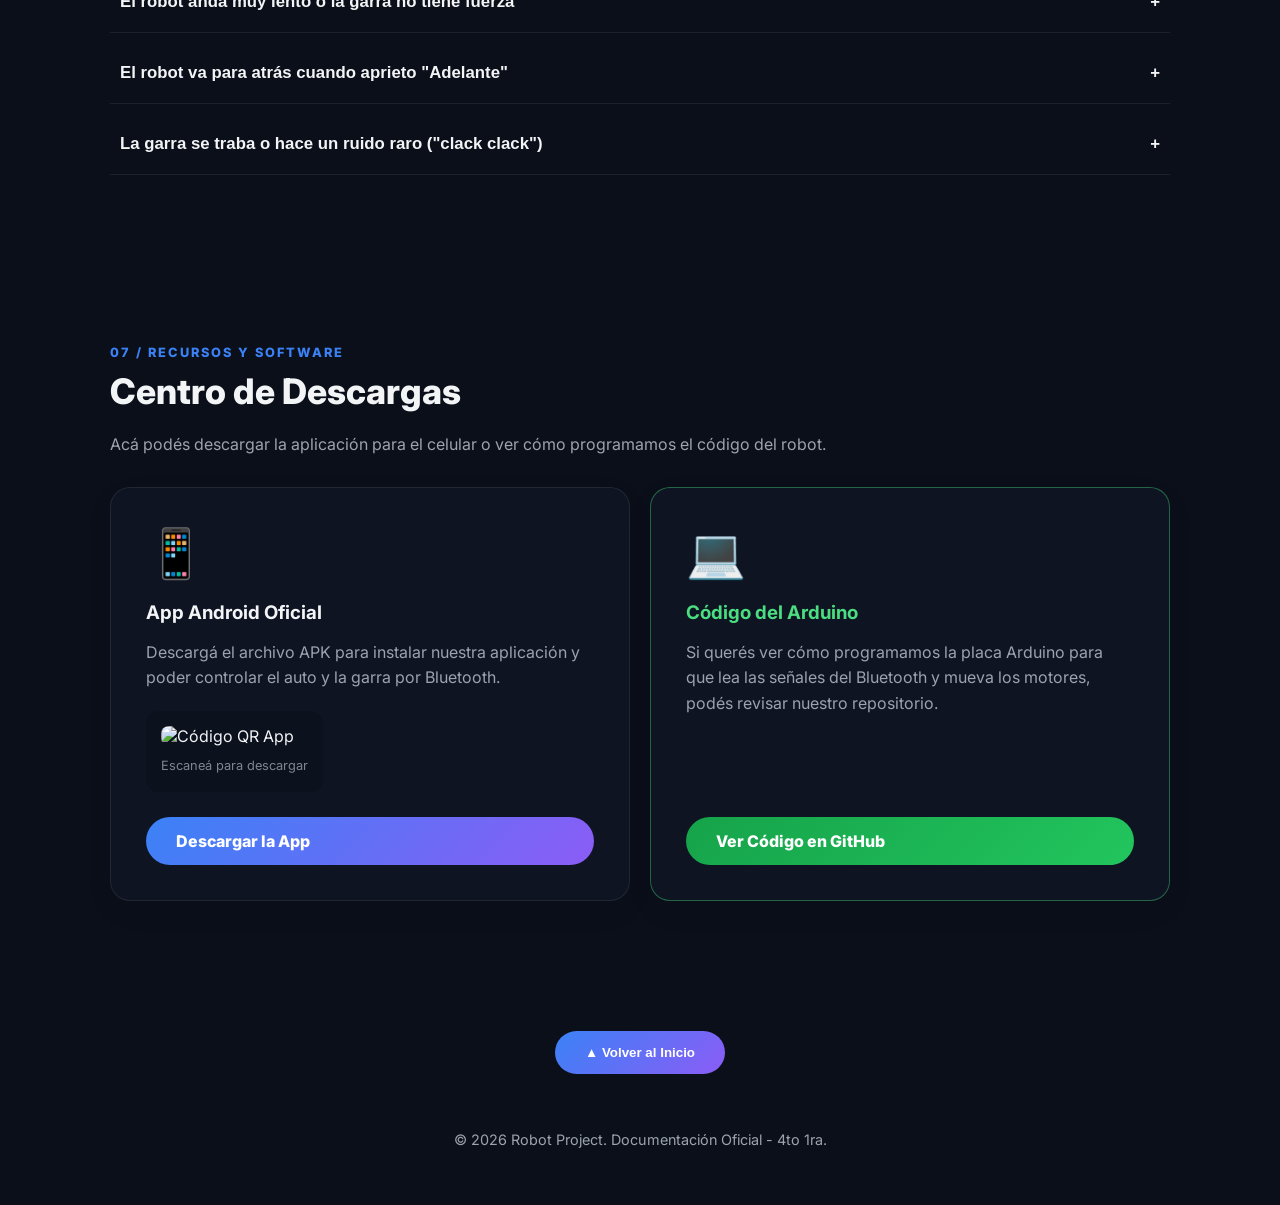
==== commit e0c73adf: "Update index.html" ====
--- a/app/index.html
+++ b/app/index.html
@@ -3,7 +3,7 @@
 <head>
     <meta charset="UTF-8">
     <meta name="viewport" content="width=device-width, initial-scale=1.0">
-    <title>Robot 4W con Garra Mecánica | Proyecto Oficial</title>
+    <title>Nexus G | Proyecto Oficial</title>
     <link rel="preconnect" href="https://fonts.googleapis.com">
     <link rel="preconnect" href="https://fonts.gstatic.com" crossorigin>
     <link href="https://fonts.googleapis.com/css2?family=Inter:wght@300;400;600;800&display=swap" rel="stylesheet">
@@ -41,9 +41,10 @@
             <li><a href="#introduccion">Proyecto</a></li>
             <li><a href="#materiales">Materiales</a></li>
             <li><a href="#galeria">Armado</a></li>
+            <li><a href="#visor-3d">Modelo 3D</a></li>
             <li><a href="#manual">Manual de Uso</a></li>
             <li><a href="#desarrollo">Desarrollo</a></li>
-            <li><a href="#faq">Diagnóstico (FAQ)</a></li>
+            <li><a href="#faq">Diagnóstico</a></li>
             <li><a href="#descargas">Descargas</a></li>
         </ul>
     </nav>
@@ -54,7 +55,7 @@
                 <div class="badge-container">
                     <span class="badge glowing-border pulse-slow">PROYECTO DE ROBÓTICA • 4TO 1RA • AÑO 2026</span>
                 </div>
-                <h1 class="gradient-text">Robot 4W con<br>Garra Mecánica</h1>
+                <h1 class="gradient-text">Nexus G<br>Robot Inteligente con Garra</h1>
                 <p class="subtitle">En este proyecto realizamos un prototipo basado en un robot con un brazo robótico implementado. El objetivo principal de este vehículo es llevar y traer objetos sin necesidad de que uno se tenga que mover de su lugar.</p>
                 <div class="hero-actions">
                     <a href="#descargas" class="drive-btn hover-glow">Ir a Descargas</a>
@@ -163,6 +164,18 @@
                             <p><strong>Montaje de la Garra:</strong> Por último, aseguramos la garra mecánica sobre el lomo del auto. Hicimos las pruebas finales con la aplicación para verificar que todo se moviera correctamente.</p>
                         </div>
                     </div>
+                </div>
+            </div>
+        </section>
+
+        <section id="visor-3d" class="content-section">
+            <div class="container animate-on-scroll">
+                <div class="section-meta">3.5 / MODELADO VIRTUAL</div>
+                <h2>Explorá la Garra en 3D</h2>
+                <p style="margin-bottom: 25px;">Hacé clic, arrastrá y usá la rueda del mouse para examinar la estructura tridimensional de la pinza que utilizamos en nuestro chasis final.</p>
+                
+                <div class="glass-card premium-card" style="padding: 10px; display: flex; justify-content: center; align-items: center; background: rgba(255,255,255,0.02); border: 1px solid rgba(255,255,255,0.08); overflow: hidden; border-radius: 16px;">
+                    <iframe src="https://www.tinkercad.com/things/aApd5EKTruU-diseno-tryhard-676767" width="100%" height="450" frameborder="0" style="border-radius: 12px; min-height: 400px; width: 100%; border: none; background: transparent;" allowfullscreen></iframe>
                 </div>
             </div>
         </section>
@@ -247,7 +260,6 @@
                 <p style="margin-bottom: 25px;">Si algo falla, presioná sobre la pregunta para ver cómo solucionarlo rápido.</p>
                 
                 <div class="accordion-container">
-                    
                     <div class="accordion-item">
                         <button class="accordion-header">
                             <span>¿Por qué la App me pide activar la Ubicación?</span>
@@ -297,7 +309,6 @@
                             <p>Los engranajes del servomotor se están forzando. Esto pasa si intentás agarrar algo demasiado grande o pesado que supera la apertura máxima de la pinza. Soltá el botón en la app para evitar que se rompa el plástico impreso.</p>
                         </div>
                     </div>
-
                 </div>
             </div>
         </section>
@@ -348,7 +359,7 @@
     </div>
 
     <footer class="footer">
-        <p>© 2026 Robot 4W Project. Documentación Oficial - 4to 1ra.</p>
+        <p>© 2026 Robot Project. Documentación Oficial - 4to 1ra.</p>
     </footer>
 
     <script src="script.js"></script>
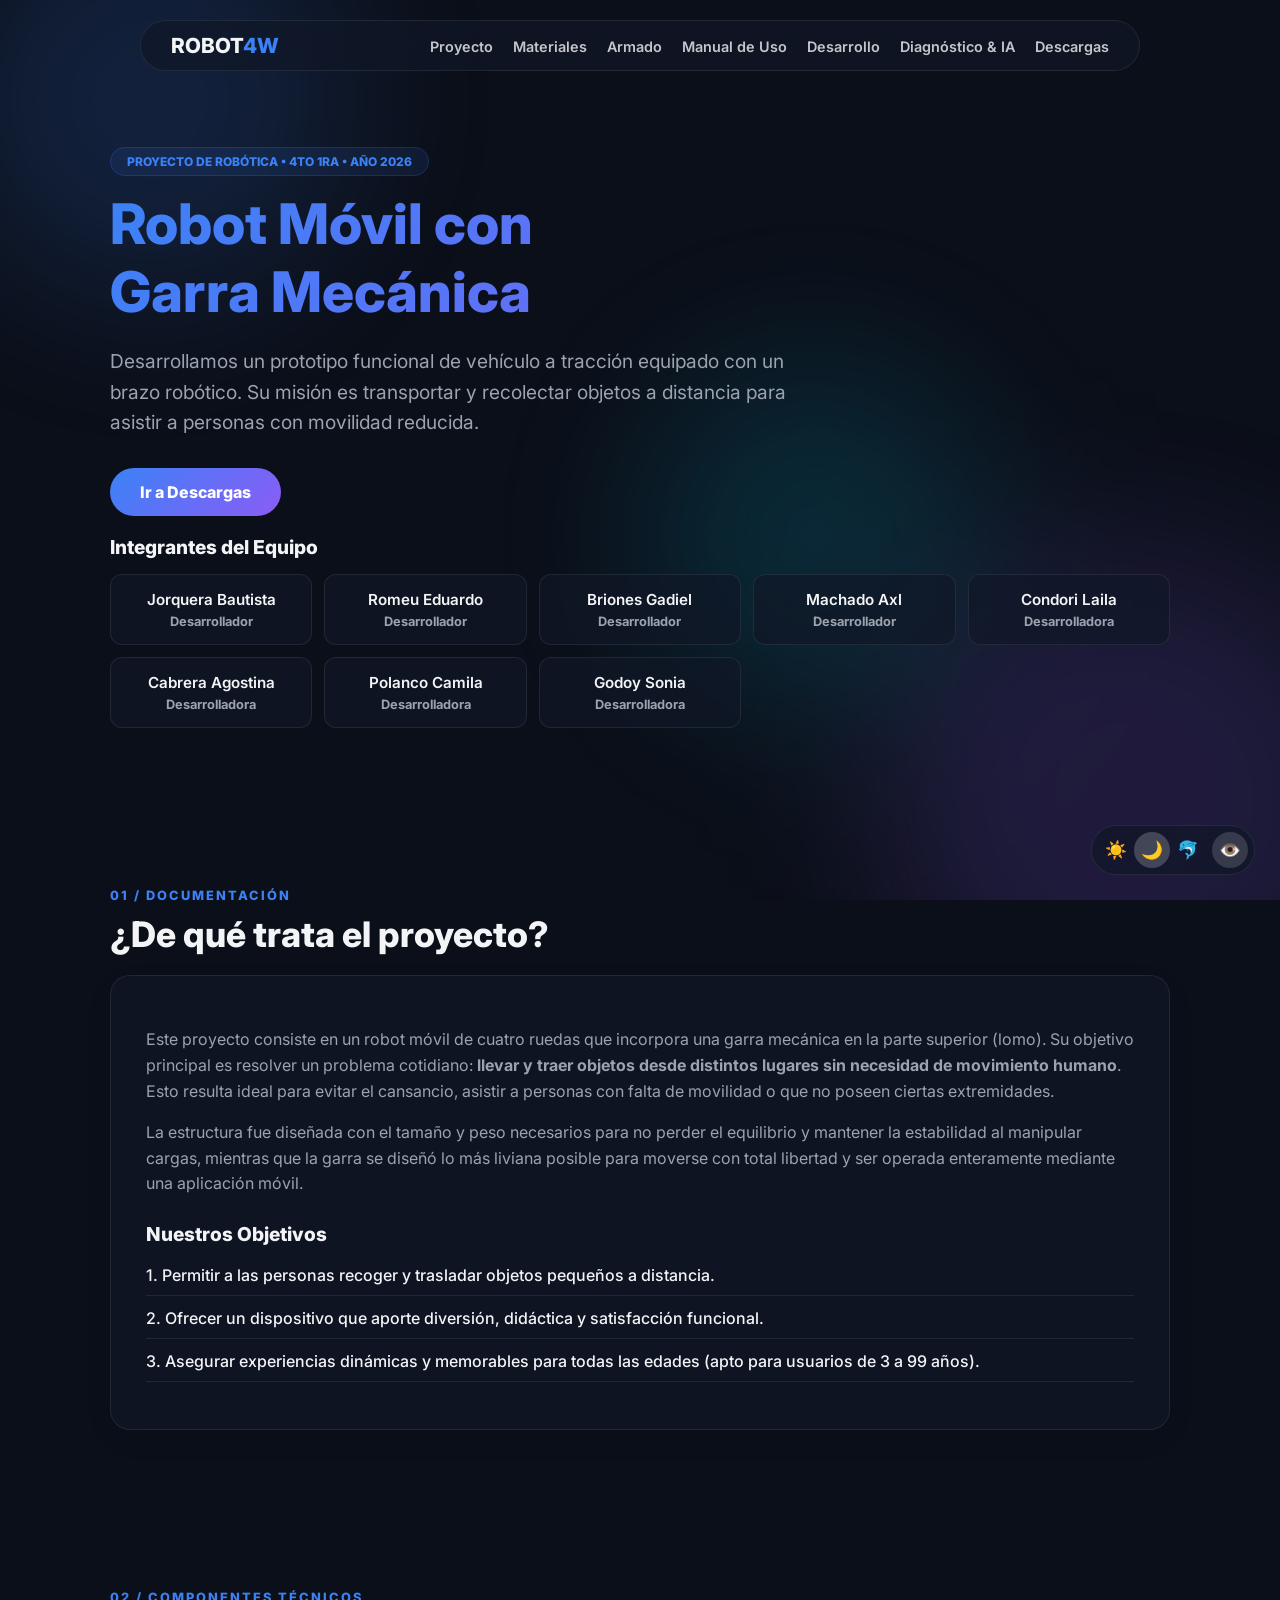
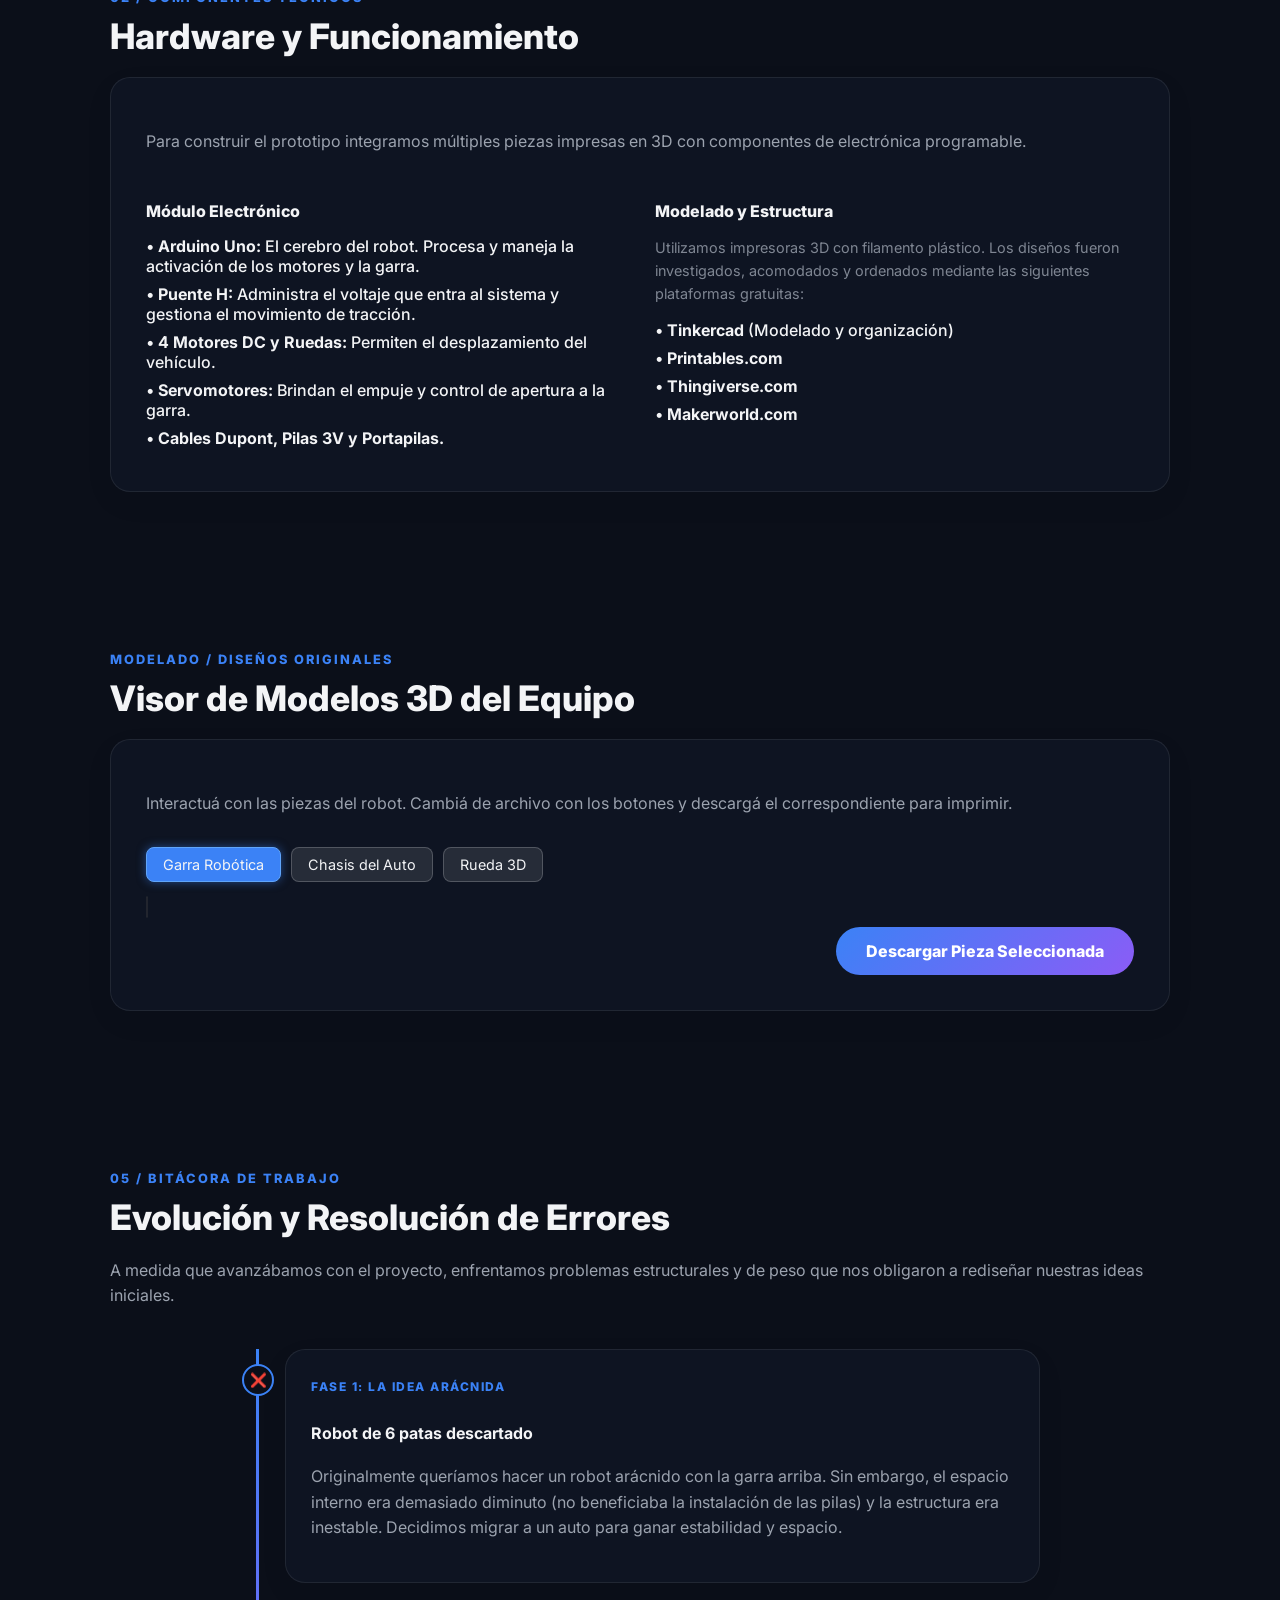
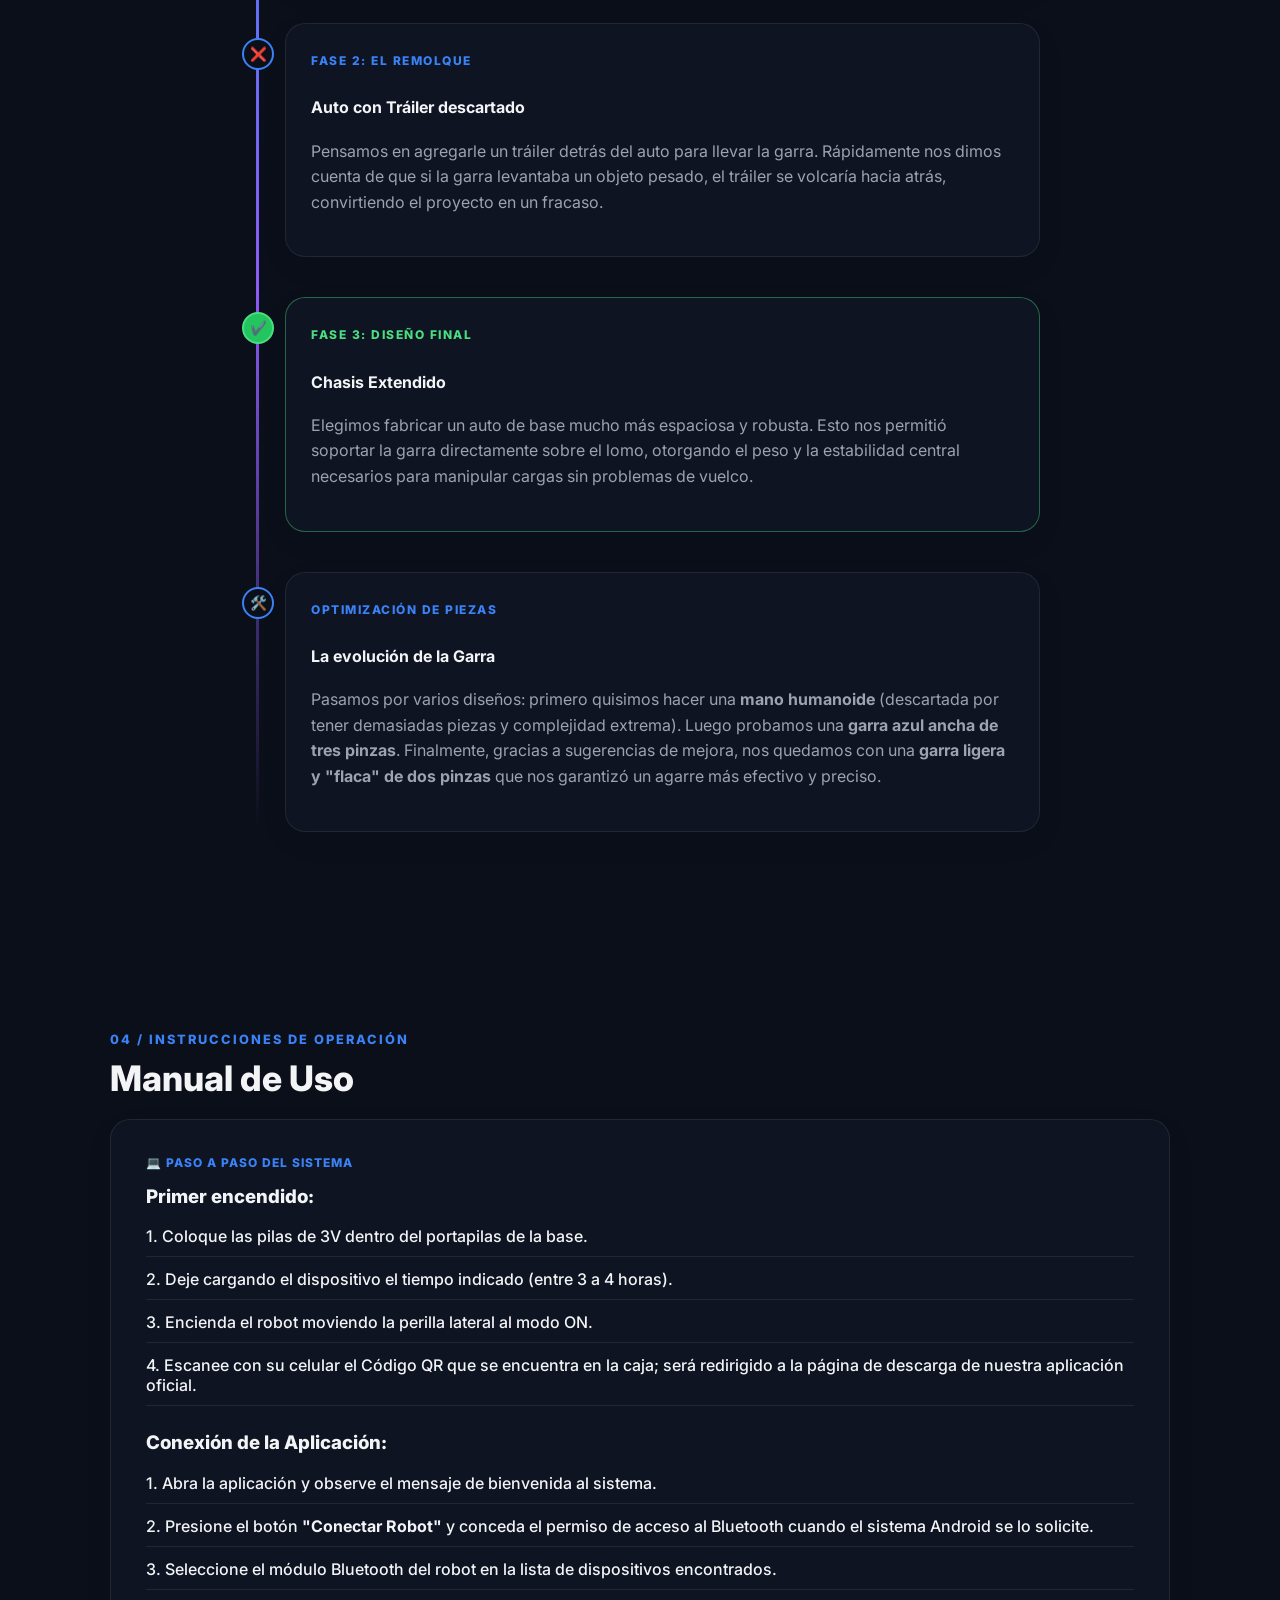
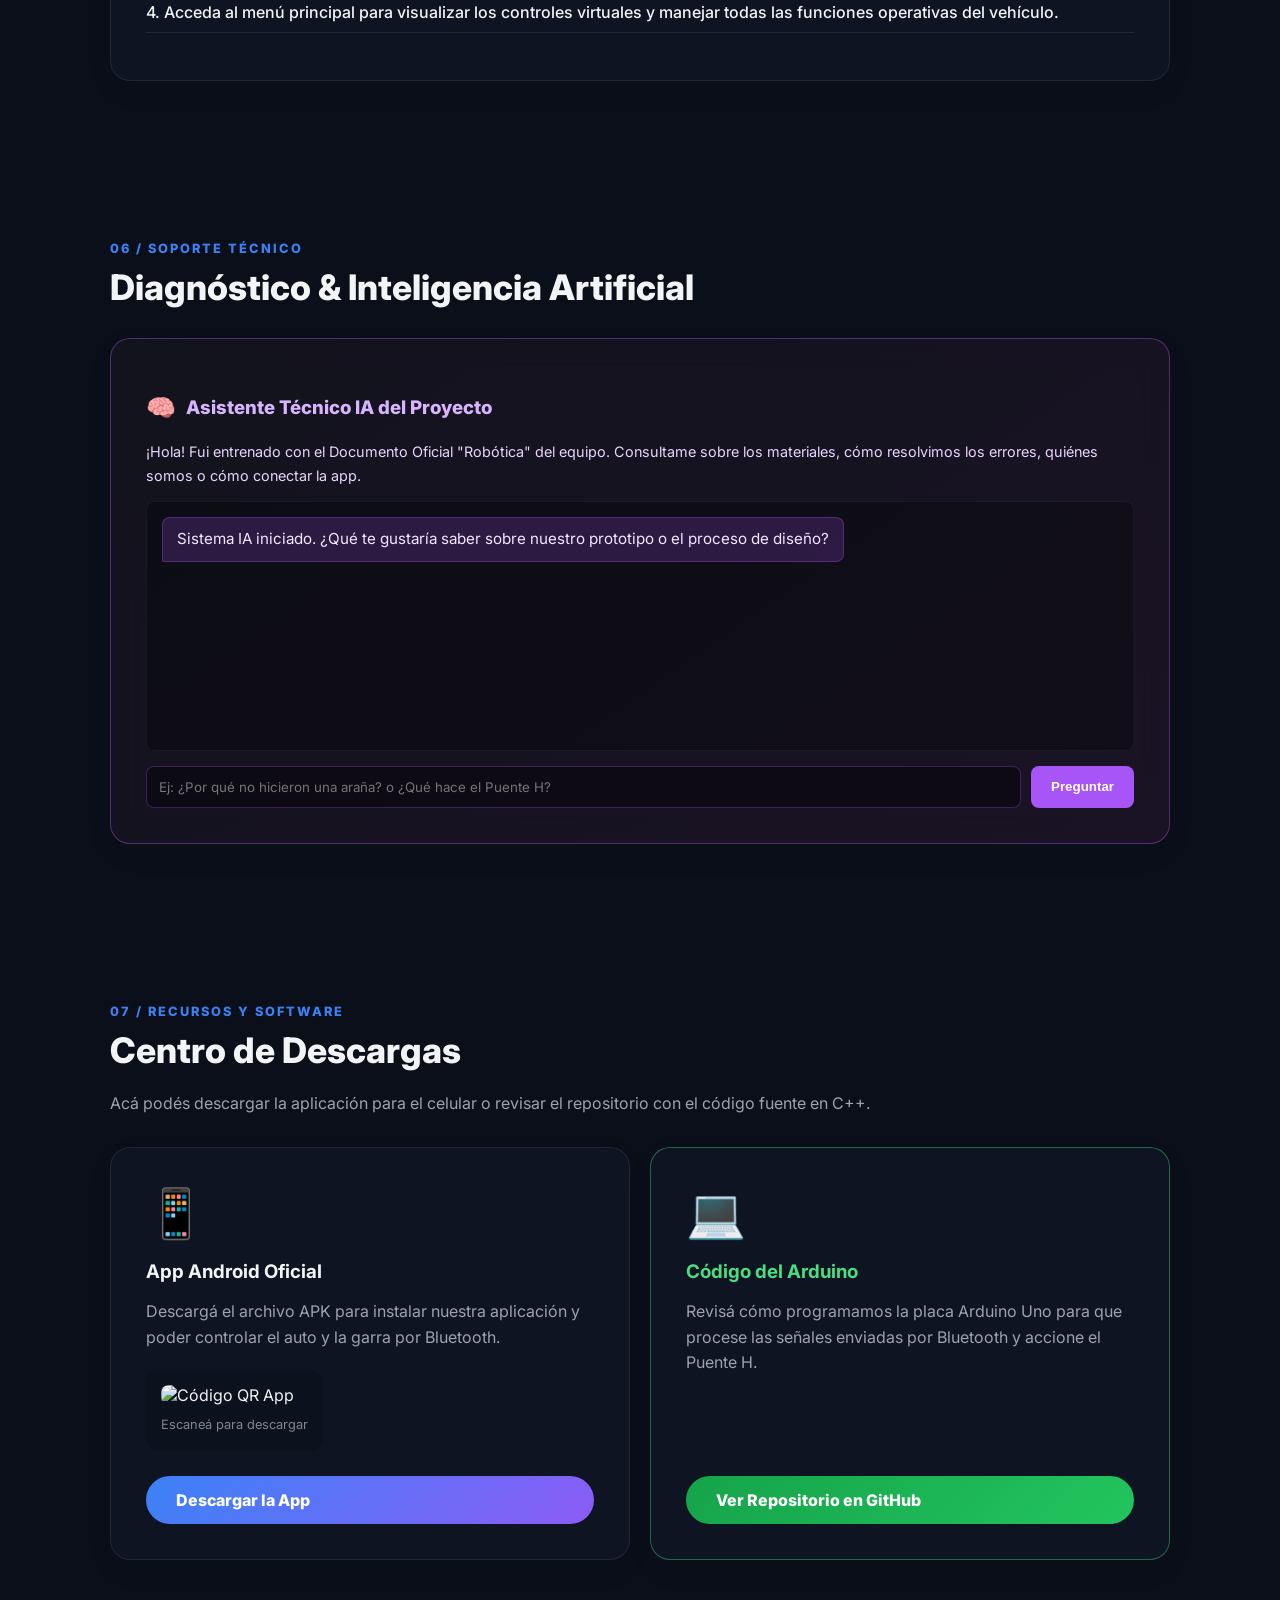
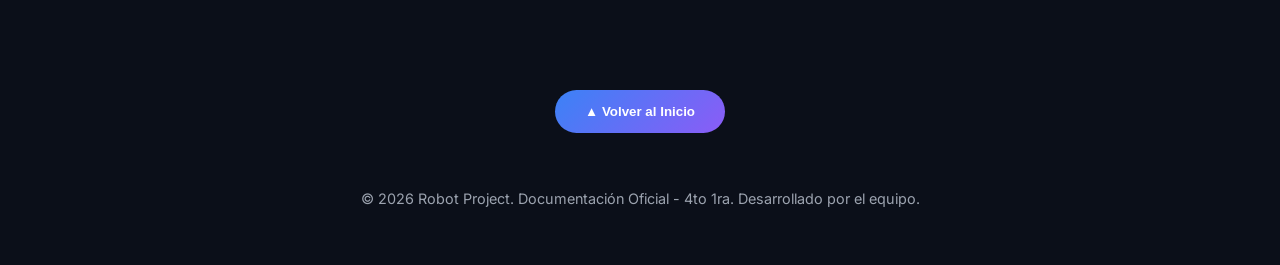
==== commit 0c6ce4b2: "4.1 AGREGO VISOR 3D Y AI DE RESPUESTAS DEL RPYECTO" ====
--- a/app/index.html
+++ b/app/index.html
@@ -2,12 +2,176 @@
 <html lang="es">
 <head>
     <meta charset="UTF-8">
-    <meta name="viewport" content="width=device-width, initial-scale=1.0">
-    <title>Nexus G | Proyecto Oficial</title>
+    <meta name="viewport" content="width=device-width, initial-scale=1.0, maximum-scale=5.0">
+    <title>Robot Móvil con Garra Mecánica | Proyecto Oficial</title>
     <link rel="preconnect" href="https://fonts.googleapis.com">
     <link rel="preconnect" href="https://fonts.gstatic.com" crossorigin>
     <link href="https://fonts.googleapis.com/css2?family=Inter:wght@300;400;600;800&display=swap" rel="stylesheet">
     <link rel="stylesheet" href="styles.css">
+    
+    <script type="module" src="https://ajax.googleapis.com/ajax/libs/model-viewer/4.3.1/model-viewer.min.js"></script>
+    
+    <style>
+        /* Parches críticos para vista móvil y Android sin tocar tus clases globales */
+        html, body {
+            overflow-x: hidden;
+            width: 100%;
+            position: relative;
+        }
+        
+        .team-grid-modern, .grid-two-cols, .gallery-grid {
+            width: 100% !important;
+            box-sizing: border-box;
+        }
+
+        /* Corrección ALINEADA para la barra de navegación en celulares Android/iOS */
+        @media (max-width: 768px) {
+            .floating-nav {
+                display: flex !important;
+                flex-direction: column !important;
+                align-items: center !important;
+                padding: 10px !important;
+                width: 92% !important;
+                left: 4% !important;
+                transform: none !important; 
+                box-sizing: border-box !important;
+            }
+            
+            .nav-links {
+                display: flex !important;
+                width: 100% !important;
+                overflow-x: auto !important;
+                white-space: nowrap !important;
+                justify-content: flex-start !important;
+                align-items: center !important;
+                padding: 10px 0 !important; 
+                margin: 5px 0 0 0 !important; 
+                gap: 15px !important;
+                -webkit-overflow-scrolling: touch;
+                scrollbar-width: none; 
+            }
+            
+            .nav-links::-webkit-scrollbar { display: none; }
+            .nav-links li { display: inline-block !important; }
+
+            .container, .hero-container, .glass-card {
+                padding: 15px !important;
+                width: 100% !important;
+                max-width: 100vw !important;
+                box-sizing: border-box !important;
+            }
+            
+            h1 { font-size: 2rem !important; }
+        }
+
+        /* Estilos del Módulo del Visor 3D */
+        .viewer-3d-container {
+            margin-top: 30px;
+            width: 100%;
+        }
+        .selector-3d {
+            display: flex;
+            gap: 10px;
+            margin-bottom: 15px;
+            flex-wrap: wrap;
+        }
+        .btn-3d {
+            background: rgba(255,255,255,0.1);
+            color: inherit;
+            border: 1px solid rgba(255,255,255,0.2);
+            padding: 8px 16px;
+            border-radius: 8px;
+            cursor: pointer;
+            font-family: 'Inter', sans-serif;
+            font-size: 0.9rem;
+            transition: all 0.3s ease;
+        }
+        .btn-3d.active {
+            background: #3b82f6;
+            border-color: #60a5fa;
+            box-shadow: 0 0 10px rgba(59, 130, 246, 0.5);
+        }
+        model-viewer {
+            width: 100%;
+            height: 400px;
+            background-color: rgba(0, 0, 0, 0.3);
+            border-radius: 12px;
+            border: 1px solid rgba(255,255,255,0.1);
+        }
+        .download-3d-container {
+            margin-top: 10px;
+            display: flex;
+            justify-content: flex-end;
+        }
+
+        /* Estilos del Módulo de la IA */
+        .ai-chat-card {
+            margin-top: 30px;
+            border-color: rgba(168, 85, 247, 0.4) !important;
+            background: linear-gradient(145deg, rgba(20,20,30,0.8), rgba(30,20,40,0.8));
+        }
+        .chat-box {
+            height: 250px;
+            overflow-y: auto;
+            background: rgba(0,0,0,0.3);
+            border-radius: 8px;
+            padding: 15px;
+            margin-bottom: 15px;
+            display: flex;
+            flex-direction: column;
+            gap: 10px;
+            border: 1px solid rgba(255,255,255,0.05);
+        }
+        .chat-msg {
+            padding: 10px 14px;
+            border-radius: 8px;
+            max-width: 85%;
+            font-size: 0.95rem;
+            line-height: 1.5;
+            animation: fadeIn 0.3s ease;
+        }
+        .chat-msg.user {
+            background: #3b82f6;
+            color: white;
+            align-self: flex-end;
+            border-bottom-right-radius: 2px;
+        }
+        .chat-msg.ai {
+            background: rgba(168, 85, 247, 0.2);
+            border: 1px solid rgba(168, 85, 247, 0.3);
+            color: #f3e8ff;
+            align-self: flex-start;
+            border-bottom-left-radius: 2px;
+        }
+        .chat-input-container { display: flex; gap: 10px; }
+        .chat-input {
+            flex: 1;
+            background: rgba(0,0,0,0.4);
+            border: 1px solid rgba(168, 85, 247, 0.3);
+            padding: 12px;
+            border-radius: 8px;
+            color: white;
+            font-family: 'Inter', sans-serif;
+            transition: all 0.3s;
+        }
+        .chat-input:focus {
+            outline: none;
+            border-color: #a855f7;
+            box-shadow: 0 0 10px rgba(168, 85, 247, 0.2);
+        }
+        .chat-send-btn {
+            background: #a855f7;
+            color: white;
+            border: none;
+            padding: 0 20px;
+            border-radius: 8px;
+            cursor: pointer;
+            font-weight: 600;
+            transition: background 0.3s;
+        }
+        .chat-send-btn:hover { background: #9333ea; }
+        @keyframes fadeIn { from { opacity: 0; transform: translateY(5px); } to { opacity: 1; transform: translateY(0); } }
+    </style>
 </head>
 <body class="theme-dark">
 
@@ -31,7 +195,7 @@
             <button class="control-btn theme-btn" data-theme="theme-light" title="Modo Claro">☀️</button>
             <button class="control-btn theme-btn active" data-theme="theme-dark" title="Modo Oscuro">🌙</button>
             <button class="control-btn theme-btn" data-theme="theme-frutiger" title="Modo Frutiger Aero">🐬</button>
-            <button class="control-btn" id="access-toggle" title="Modo Accesibilidad (Alto Contraste)" style="margin-left: 6px; background: rgba(255,255,255,0.15);">👁️</button>
+            <button class="control-btn" id="access-toggle" title="Modo Accesibilidad" style="margin-left: 6px; background: rgba(255,255,255,0.15);">👁️</button>
         </div>
     </div>
 
@@ -41,10 +205,9 @@
             <li><a href="#introduccion">Proyecto</a></li>
             <li><a href="#materiales">Materiales</a></li>
             <li><a href="#galeria">Armado</a></li>
-            <li><a href="#visor-3d">Modelo 3D</a></li>
             <li><a href="#manual">Manual de Uso</a></li>
             <li><a href="#desarrollo">Desarrollo</a></li>
-            <li><a href="#faq">Diagnóstico</a></li>
+            <li><a href="#faq">Diagnóstico & IA</a></li>
             <li><a href="#descargas">Descargas</a></li>
         </ul>
     </nav>
@@ -55,8 +218,8 @@
                 <div class="badge-container">
                     <span class="badge glowing-border pulse-slow">PROYECTO DE ROBÓTICA • 4TO 1RA • AÑO 2026</span>
                 </div>
-                <h1 class="gradient-text">Nexus G<br>Robot Inteligente con Garra</h1>
-                <p class="subtitle">En este proyecto realizamos un prototipo basado en un robot con un brazo robótico implementado. El objetivo principal de este vehículo es llevar y traer objetos sin necesidad de que uno se tenga que mover de su lugar.</p>
+                <h1 class="gradient-text">Robot Móvil con<br>Garra Mecánica</h1>
+                <p class="subtitle">Desarrollamos un prototipo funcional de vehículo a tracción equipado con un brazo robótico. Su misión es transportar y recolectar objetos a distancia para asistir a personas con movilidad reducida.</p>
                 <div class="hero-actions">
                     <a href="#descargas" class="drive-btn hover-glow">Ir a Descargas</a>
                 </div>
@@ -64,14 +227,14 @@
                 <div class="team-container mt-4 animate-on-scroll">
                     <h3 class="team-title">Integrantes del Equipo</h3>
                     <div class="team-grid-modern">
-                        <div class="team-member-card"><span class="member-name">Bautista Jorquera</span><span class="member-role">Rol A Definir</span></div>
-                        <div class="team-member-card"><span class="member-name">Eduardo Romeu</span><span class="member-role">Rol A Definir</span></div>
-                        <div class="team-member-card"><span class="member-name">Gadiel Briones</span><span class="member-role">Rol A Definir</span></div>
-                        <div class="team-member-card"><span class="member-name">Axl Machado</span><span class="member-role">Rol A Definir</span></div>
-                        <div class="team-member-card"><span class="member-name">Laila Condori</span><span class="member-role">Rol A Definir</span></div>
-                        <div class="team-member-card"><span class="member-name">Agostina Cabrera</span><span class="member-role">Rol A Definir</span></div>
-                        <div class="team-member-card"><span class="member-name">Camila Polanco</span><span class="member-role">Rol A Definir</span></div>
-                        <div class="team-member-card"><span class="member-name">Sonia Godoy</span><span class="member-role">Rol A Definir</span></div>
+                        <div class="team-member-card"><span class="member-name">Jorquera Bautista</span><span class="member-role">Desarrollador</span></div>
+                        <div class="team-member-card"><span class="member-name">Romeu Eduardo</span><span class="member-role">Desarrollador</span></div>
+                        <div class="team-member-card"><span class="member-name">Briones Gadiel</span><span class="member-role">Desarrollador</span></div>
+                        <div class="team-member-card"><span class="member-name">Machado Axl</span><span class="member-role">Desarrollador</span></div>
+                        <div class="team-member-card"><span class="member-name">Condori Laila</span><span class="member-role">Desarrolladora</span></div>
+                        <div class="team-member-card"><span class="member-name">Cabrera Agostina</span><span class="member-role">Desarrolladora</span></div>
+                        <div class="team-member-card"><span class="member-name">Polanco Camila</span><span class="member-role">Desarrolladora</span></div>
+                        <div class="team-member-card"><span class="member-name">Godoy Sonia</span><span class="member-role">Desarrolladora</span></div>
                     </div>
                 </div>
             </div>
@@ -82,13 +245,14 @@
                 <div class="section-meta">01 / DOCUMENTACIÓN</div>
                 <h2>¿De qué trata el proyecto?</h2>
                 <div class="glass-card premium-card">
-                    <p>El proyecto es un vehículo a control remoto que construimos desde cero. Tiene tracción en sus cuatro ruedas y una garra mecánica instalada en la parte de arriba. Toda la idea surgió para poder resolver un problema simple: transportar objetos pequeños a distancia de forma fácil y entretenida.</p>
+                    <p>Este proyecto consiste en un robot móvil de cuatro ruedas que incorpora una garra mecánica en la parte superior (lomo). Su objetivo principal es resolver un problema cotidiano: <strong>llevar y traer objetos desde distintos lugares sin necesidad de movimiento humano</strong>. Esto resulta ideal para evitar el cansancio, asistir a personas con falta de movilidad o que no poseen ciertas extremidades.</p>
+                    <p>La estructura fue diseñada con el tamaño y peso necesarios para no perder el equilibrio y mantener la estabilidad al manipular cargas, mientras que la garra se diseñó lo más liviana posible para moverse con total libertad y ser operada enteramente mediante una aplicación móvil.</p>
                     
                     <h3 style="margin-top:25px; font-weight:800; font-size:1.2rem;">Nuestros Objetivos</h3>
                     <ul class="sleek-list">
-                        <li>1. Crear un robot funcional que permita recoger, trasladar y soltar objetos desde un lugar a otro.</li>
-                        <li>2. Evitar que la persona tenga que moverse físicamente para alcanzar cosas que están lejos.</li>
-                        <li>3. Trabajar en equipo para integrar la impresión 3D, el armado electrónico y la programación de una aplicación en un solo proyecto.</li>
+                        <li>1. Permitir a las personas recoger y trasladar objetos pequeños a distancia.</li>
+                        <li>2. Ofrecer un dispositivo que aporte diversión, didáctica y satisfacción funcional.</li>
+                        <li>3. Asegurar experiencias dinámicas y memorables para todas las edades (apto para usuarios de 3 a 99 años).</li>
                     </ul>
                 </div>
             </div>
@@ -96,29 +260,27 @@
 
         <section id="materiales" class="content-section">
             <div class="container animate-on-scroll">
-                <div class="section-meta">02 / COMPONENTES</div>
-                <h2>Materiales y Aplicaciones Utilizadas</h2>
+                <div class="section-meta">02 / COMPONENTES TÉCNICOS</div>
+                <h2>Hardware y Funcionamiento</h2>
                 <div class="glass-card premium-card">
-                    <p style="margin-bottom: 25px;">Para construir el robot utilizamos distintos componentes electrónicos y materiales que fuimos consiguiendo e imprimiendo en el grupo.</p>
+                    <p style="margin-bottom: 25px;">Para construir el prototipo integramos múltiples piezas impresas en 3D con componentes de electrónica programable.</p>
                     
                     <div class="grid-two-cols">
                         <div>
-                            <h4 style="font-weight: 800; margin-bottom: 15px;">Hardware y Materiales</h4>
+                            <h4 style="font-weight: 800; margin-bottom: 15px;">Módulo Electrónico</h4>
                             <ul class="clean-list">
-                                <li>• Placa Arduino (El cerebro del robot)</li>
-                                <li>• 4 Motores (Para que las ruedas giren)</li>
-                                <li>• Servomotores (Para darle movimiento a la garra)</li>
-                                <li>• Cables Dupont (Para conectar todo)</li>
-                                <li>• Ruedas</li>
-                                <li>• Impresora 3D y Filamento plástico</li>
-                                <li>• Pilas de 3V y Portapilas</li>
+                                <li>• <strong>Arduino Uno:</strong> El cerebro del robot. Procesa y maneja la activación de los motores y la garra.</li>
+                                <li>• <strong>Puente H:</strong> Administra el voltaje que entra al sistema y gestiona el movimiento de tracción.</li>
+                                <li>• <strong>4 Motores DC y Ruedas:</strong> Permiten el desplazamiento del vehículo.</li>
+                                <li>• <strong>Servomotores:</strong> Brindan el empuje y control de apertura a la garra.</li>
+                                <li>• <strong>Cables Dupont, Pilas 3V y Portapilas.</strong></li>
                             </ul>
                         </div>
                         <div>
-                            <h4 style="font-weight: 800; margin-bottom: 15px;">Software y Páginas Web</h4>
-                            <p style="font-size: 0.9rem; margin-bottom: 15px; opacity:0.8;">Usamos estas páginas para buscar los diseños 3D y acomodar las piezas antes de imprimirlas:</p>
+                            <h4 style="font-weight: 800; margin-bottom: 15px;">Modelado y Estructura</h4>
+                            <p style="font-size: 0.9rem; margin-bottom: 15px; opacity:0.8;">Utilizamos impresoras 3D con filamento plástico. Los diseños fueron investigados, acomodados y ordenados mediante las siguientes plataformas gratuitas:</p>
                             <ul class="clean-list">
-                                <li>• <strong>Tinkercad:</strong> Para importar, acomodar y organizar las piezas.</li>
+                                <li>• <strong>Tinkercad</strong> (Modelado y organización)</li>
                                 <li>• <strong>Printables.com</strong></li>
                                 <li>• <strong>Thingiverse.com</strong></li>
                                 <li>• <strong>Makerworld.com</strong></li>
@@ -129,80 +291,26 @@
             </div>
         </section>
 
-        <section id="galeria" class="content-section">
-            <div class="container animate-on-scroll">
-                <div class="section-meta">03 / PROCESO</div>
-                <h2>Paso a paso del armado</h2>
-                <p style="margin-bottom: 30px;">Así fue como fuimos ensamblando el robot a lo largo de las juntadas.</p>
-                
-                <div class="gallery-grid">
-                    <div class="gallery-card">
-                        <img src="https://images.unsplash.com/photo-1581092334651-ddf26d9a09d0?w=800&q=80" alt="Búsqueda de diseños" class="gallery-img" loading="lazy">
-                        <div class="gallery-caption">
-                            <span class="step-badge">PASO 1</span>
-                            <p><strong>Búsqueda y Diseño:</strong> Buscamos distintos modelos en las páginas de diseño (Thingiverse, Makerworld) tanto para el auto como para el brazo robótico. Luego los importamos a Tinkercad para acomodarlos ordenadamente.</p>
-                        </div>
-                    </div>
-                    <div class="gallery-card">
-                        <img src="https://images.unsplash.com/photo-1589254065878-42c9da997008?w=800&q=80" alt="Impresión 3D" class="gallery-img" loading="lazy">
-                        <div class="gallery-caption">
-                            <span class="step-badge">PASO 2</span>
-                            <p><strong>Impresión 3D:</strong> Aprovechamos que un compañero del grupo ya tenía una impresora 3D y empezamos a imprimir las piezas del chasis y la garra utilizando filamento.</p>
-                        </div>
-                    </div>
-                    <div class="gallery-card">
-                        <img src="https://images.unsplash.com/photo-1518770660439-4636190af475?w=800&q=80" alt="Cables y Motores" class="gallery-img" loading="lazy">
-                        <div class="gallery-caption">
-                            <span class="step-badge">PASO 3</span>
-                            <p><strong>Electrónica:</strong> Colocamos los 4 motores, la placa Arduino y el módulo Bluetooth. Conectamos todo utilizando los cables Dupont y probamos que recibiera energía de las pilas.</p>
-                        </div>
-                    </div>
-                    <div class="gallery-card">
-                        <img src="https://images.unsplash.com/photo-1485827404703-89b55fcc595e?w=800&q=80" alt="Montaje final" class="gallery-img" loading="lazy">
-                        <div class="gallery-caption">
-                            <span class="step-badge">PASO 4</span>
-                            <p><strong>Montaje de la Garra:</strong> Por último, aseguramos la garra mecánica sobre el lomo del auto. Hicimos las pruebas finales con la aplicación para verificar que todo se moviera correctamente.</p>
-                        </div>
-                    </div>
-                </div>
-            </div>
-        </section>
-
-        <section id="visor-3d" class="content-section">
-            <div class="container animate-on-scroll">
-                <div class="section-meta">3.5 / MODELADO VIRTUAL</div>
-                <h2>Explorá la Garra en 3D</h2>
-                <p style="margin-bottom: 25px;">Hacé clic, arrastrá y usá la rueda del mouse para examinar la estructura tridimensional de la pinza que utilizamos en nuestro chasis final.</p>
-                
-                <div class="glass-card premium-card" style="padding: 10px; display: flex; justify-content: center; align-items: center; background: rgba(255,255,255,0.02); border: 1px solid rgba(255,255,255,0.08); overflow: hidden; border-radius: 16px;">
-                    <iframe src="https://www.tinkercad.com/things/aApd5EKTruU-diseno-tryhard-676767" width="100%" height="450" frameborder="0" style="border-radius: 12px; min-height: 400px; width: 100%; border: none; background: transparent;" allowfullscreen></iframe>
-                </div>
-            </div>
-        </section>
-
-        <section id="manual" class="content-section">
-            <div class="container animate-on-scroll">
-                <div class="section-meta">04 / INSTRUCCIONES</div>
-                <h2>Manual de Uso</h2>
-                <div class="glass-card premium-card gady-summary">
-                    <div class="gady-badge">💻 PASO A PASO DEL USO</div>
+        <section id="visor3d" class="content-section">
+            <div class="container animate-on-scroll">
+                <div class="section-meta">MODELADO / DISEÑOS ORIGINALES</div>
+                <h2>Visor de Modelos 3D del Equipo</h2>
+                <div class="glass-card premium-card">
+                    <p>Interactuá con las piezas del robot. Cambiá de archivo con los botones y descargá el correspondiente para imprimir.</p>
                     
-                    <h3 style="margin-top:15px; font-weight:800;">Primer encendido:</h3>
-                    <ul class="sleek-list">
-                        <li>1. Coloque las pilas de 3V dentro del portapilas.</li>
-                        <li>2. Coloque a cargar el Robot las horas indicadas en el manual (3 a 4 hs).</li>
-                        <li>3. Encienda el robot desde la perilla lateral.</li>
-                        <li>4. En su celular, escanee el código QR mostrado en la caja; esto lo llevará a la web para descargar e instalar nuestra app.</li>
-                        <li>5. Una vez instalada la app, siga las instrucciones a continuación.</li>
-                    </ul>
-                    
-                    <h3 style="margin-top:25px; font-weight:800;">Funcionalidad de la app:</h3>
-                    <ul class="sleek-list">
-                        <li>1. Al ingresar a la app por primera vez, le aparecerá un cartel dando la bienvenida al sistema.</li>
-                        <li>2. En el menú principal, deberá darle a <strong>"Conectar Robot"</strong>. En eso, la aplicación le pedirá acceso al Bluetooth.</li>
-                        <li>3. Al concederle el permiso, la app podrá encontrar el robot en su listado para vincularse.</li>
-                        <li>4. Una vez conectado, podrá usar los controles en pantalla para manejar las ruedas y abrir o cerrar la garra.</li>
-                    </ul>
+                    <div class="viewer-3d-container">
+                        <div class="selector-3d">
+                            <button class="btn-3d active" onclick="switchModel('garra.glb')">Garra Robótica</button>
+                            <button class="btn-3d" onclick="switchModel('chasis.glb')">Chasis del Auto</button>
+                            <button class="btn-3d" onclick="switchModel('rueda.glb')">Rueda 3D</button>
+                        </div>
+                        
+                        <model-viewer id="robotViewer" src="garra.glb" camera-controls auto-rotate shadow-intensity="1"></model-viewer>
+                        
+                        <div class="download-3d-container">
+                            <a id="downloadModelLink" href="garra.glb" download class="app-btn" style="text-decoration:none; text-align:center;">Descargar Pieza Seleccionada</a>
+                        </div>
+                    </div>
                 </div>
             </div>
         </section>
@@ -210,104 +318,92 @@
         <section id="desarrollo" class="content-section">
             <div class="container animate-on-scroll">
                 <div class="section-meta">05 / BITÁCORA DE TRABAJO</div>
-                <h2>¿Cómo fuimos trabajando?</h2>
-                <p style="margin-bottom: 30px;">A medida que avanzábamos con el proyecto, nos dimos cuenta de que algunas de nuestras primeras ideas no iban a funcionar, así que fuimos cambiando los diseños para mejorar.</p>
+                <h2>Evolución y Resolución de Errores</h2>
+                <p style="margin-bottom: 30px;">A medida que avanzábamos con el proyecto, enfrentamos problemas estructurales y de peso que nos obligaron a rediseñar nuestras ideas iniciales.</p>
                 
                 <div class="vertical-timeline">
                     <div class="timeline-item">
                         <div class="timeline-dot">❌</div>
                         <div class="timeline-card glass-card premium-card">
-                            <span class="timeline-date">Idea original descartada</span>
-                            <h4>Robot Arácnido (6 patas)</h4>
-                            <p>Al principio pensamos en hacer un robot arácnido con seis patas y la garra en el lomo. Sin embargo, un compañero del grupo dio la idea de cambiar la araña por un auto, ya que él tenía ruedas y experiencia en hacer cosas de ese estilo, lo que nos agregó estabilidad, apoyo y sencillez para agilizar todo.</p>
+                            <span class="timeline-date">Fase 1: La idea Arácnida</span>
+                            <h4>Robot de 6 patas descartado</h4>
+                            <p>Originalmente queríamos hacer un robot arácnido con la garra arriba. Sin embargo, el espacio interno era demasiado diminuto (no beneficiaba la instalación de las pilas) y la estructura era inestable. Decidimos migrar a un auto para ganar estabilidad y espacio.</p>
                         </div>
                     </div>
 
                     <div class="timeline-item">
                         <div class="timeline-dot">❌</div>
                         <div class="timeline-card glass-card premium-card">
-                            <span class="timeline-date">Segunda idea descartada</span>
-                            <h4>Auto con Tráiler para la Garra</h4>
-                            <p>En un momento pensamos que podíamos agregarle un tráiler para llevar la garra detrás del auto. Pero nos dimos cuenta de que, si la garra llegaba a sostener algo un poco pesado, se caería hacia atrás y el proyecto sería un fracaso.</p>
+                            <span class="timeline-date">Fase 2: El Remolque</span>
+                            <h4>Auto con Tráiler descartado</h4>
+                            <p>Pensamos en agregarle un tráiler detrás del auto para llevar la garra. Rápidamente nos dimos cuenta de que si la garra levantaba un objeto pesado, el tráiler se volcaría hacia atrás, convirtiendo el proyecto en un fracaso.</p>
                         </div>
                     </div>
 
                     <div class="timeline-item">
                         <div class="timeline-dot" style="background: #22c55e; border-color: #4ade80;">✔️</div>
                         <div class="timeline-card glass-card premium-card" style="border-color: rgba(74, 222, 128, 0.4);">
-                            <span class="timeline-date" style="color: #4ade80;">Diseño Final Elegido</span>
-                            <h4>Auto grande de base espaciosa</h4>
-                            <p>Finalmente elegimos usar un auto más grande, con una base espaciosa para soportar la garra directamente sobre el lomo. De esta forma nos aseguramos de que no se caiga fácilmente al agarrar objetos pesados, sumándole estabilidad a todo el conjunto.</p>
+                            <span class="timeline-date" style="color: #4ade80;">Fase 3: Diseño Final</span>
+                            <h4>Chasis Extendido</h4>
+                            <p>Elegimos fabricar un auto de base mucho más espaciosa y robusta. Esto nos permitió soportar la garra directamente sobre el lomo, otorgando el peso y la estabilidad central necesarios para manipular cargas sin problemas de vuelco.</p>
                         </div>
                     </div>
 
                     <div class="timeline-item">
                         <div class="timeline-dot">🛠️</div>
                         <div class="timeline-card glass-card premium-card">
-                            <span class="timeline-date">Evolución de la pieza principal</span>
-                            <h4>El diseño de la Garra Robótica</h4>
-                            <p>Primero pensamos en hacer una <strong>mano humanoide</strong> para que el proyecto fuera más llamativo, pero al descargar los archivos vimos que eran demasiadas piezas y era muy difícil de hacer. Luego pasamos a una <strong>garra azul un poco ancha con tres pinzas</strong>. Finalmente, encontramos un <strong>diseño más ligero y "flaco" con dos pinzas</strong>, que nos dio muchísimo más control, estabilidad y mejor agarre para cumplir su función.</p>
-                        </div>
-                    </div>
+                            <span class="timeline-date">Optimización de Piezas</span>
+                            <h4>La evolución de la Garra</h4>
+                            <p>Pasamos por varios diseños: primero quisimos hacer una <strong>mano humanoide</strong> (descartada por tener demasiadas piezas y complejidad extrema). Luego probamos una <strong>garra azul ancha de tres pinzas</strong>. Finalmente, gracias a sugerencias de mejora, nos quedamos con una <strong>garra ligera y "flaca" de dos pinzas</strong> que nos garantizó un agarre más efectivo y preciso.</p>
+                        </div>
+                    </div>
+                </div>
+            </div>
+        </section>
+
+        <section id="manual" class="content-section">
+            <div class="container animate-on-scroll">
+                <div class="section-meta">04 / INSTRUCCIONES DE OPERACIÓN</div>
+                <h2>Manual de Uso</h2>
+                <div class="glass-card premium-card gady-summary">
+                    <div class="gady-badge">💻 PASO A PASO DEL SISTEMA</div>
+                    
+                    <h3 style="margin-top:15px; font-weight:800;">Primer encendido:</h3>
+                    <ul class="sleek-list">
+                        <li>1. Coloque las pilas de 3V dentro del portapilas de la base.</li>
+                        <li>2. Deje cargando el dispositivo el tiempo indicado (entre 3 a 4 horas).</li>
+                        <li>3. Encienda el robot moviendo la perilla lateral al modo ON.</li>
+                        <li>4. Escanee con su celular el Código QR que se encuentra en la caja; será redirigido a la página de descarga de nuestra aplicación oficial.</li>
+                    </ul>
+                    
+                    <h3 style="margin-top:25px; font-weight:800;">Conexión de la Aplicación:</h3>
+                    <ul class="sleek-list">
+                        <li>1. Abra la aplicación y observe el mensaje de bienvenida al sistema.</li>
+                        <li>2. Presione el botón <strong>"Conectar Robot"</strong> y conceda el permiso de acceso al Bluetooth cuando el sistema Android se lo solicite.</li>
+                        <li>3. Seleccione el módulo Bluetooth del robot en la lista de dispositivos encontrados.</li>
+                        <li>4. Acceda al menú principal para visualizar los controles virtuales y manejar todas las funciones operativas del vehículo.</li>
+                    </ul>
                 </div>
             </div>
         </section>
 
         <section id="faq" class="content-section">
             <div class="container animate-on-scroll">
-                <div class="section-meta">06 / DIAGNÓSTICO</div>
-                <h2>Problemas comunes (FAQ)</h2>
-                <p style="margin-bottom: 25px;">Si algo falla, presioná sobre la pregunta para ver cómo solucionarlo rápido.</p>
+                <div class="section-meta">06 / SOPORTE TÉCNICO</div>
+                <h2>Diagnóstico & Inteligencia Artificial</h2>
                 
-                <div class="accordion-container">
-                    <div class="accordion-item">
-                        <button class="accordion-header">
-                            <span>¿Por qué la App me pide activar la Ubicación?</span>
-                            <span class="accordion-icon">+</span>
-                        </button>
-                        <div class="accordion-content">
-                            <p>No te preocupes, la aplicación no rastrea tu GPS. Los celulares Android piden que actives la Ubicación sí o sí para poder usar el escáner de Bluetooth y encontrar la placa del robot. Solo dale a "Permitir".</p>
-                        </div>
-                    </div>
-
-                    <div class="accordion-item">
-                        <button class="accordion-header">
-                            <span>No encuentro al robot en la lista de Bluetooth</span>
-                            <span class="accordion-icon">+</span>
-                        </button>
-                        <div class="accordion-content">
-                            <p>Asegurate de que el interruptor del auto esté prendido. Si el módulo Bluetooth tiene una lucecita roja que parpadea rápido, significa que está listo para conectarse. Si está apagado, revisá que las pilas estén bien puestas.</p>
-                        </div>
-                    </div>
-
-                    <div class="accordion-item">
-                        <button class="accordion-header">
-                            <span>El robot anda muy lento o la garra no tiene fuerza</span>
-                            <span class="accordion-icon">+</span>
-                        </button>
-                        <div class="accordion-content">
-                            <p>¡Se está quedando sin batería! Como dice el manual, apagá el robot y dejalo cargando entre 3 y 4 horas para que los motores vuelvan a tener toda su potencia.</p>
-                        </div>
-                    </div>
-
-                    <div class="accordion-item">
-                        <button class="accordion-header">
-                            <span>El robot va para atrás cuando aprieto "Adelante"</span>
-                            <span class="accordion-icon">+</span>
-                        </button>
-                        <div class="accordion-content">
-                            <p>Es un problema muy común. Significa que los cables de ese motor están conectados al revés en la placa. Solo tenés que agarrar los dos cables de esa rueda específica y darlos vuelta.</p>
-                        </div>
-                    </div>
-
-                    <div class="accordion-item">
-                        <button class="accordion-header">
-                            <span>La garra se traba o hace un ruido raro ("clack clack")</span>
-                            <span class="accordion-icon">+</span>
-                        </button>
-                        <div class="accordion-content">
-                            <p>Los engranajes del servomotor se están forzando. Esto pasa si intentás agarrar algo demasiado grande o pesado que supera la apertura máxima de la pinza. Soltá el botón en la app para evitar que se rompa el plástico impreso.</p>
-                        </div>
+                <div class="glass-card premium-card ai-chat-card">
+                    <h3 style="font-weight: 800; display: flex; align-items: center; gap: 10px; color: #d8b4fe;">
+                        <span style="font-size: 1.5rem;">🧠</span> Asistente Técnico IA del Proyecto
+                    </h3>
+                    <p style="font-size: 0.9rem; color: #e9d5ff;">¡Hola! Fui entrenado con el Documento Oficial "Robótica" del equipo. Consultame sobre los materiales, cómo resolvimos los errores, quiénes somos o cómo conectar la app.</p>
+                    
+                    <div class="chat-box" id="chatBox">
+                        <div class="chat-msg ai">Sistema IA iniciado. ¿Qué te gustaría saber sobre nuestro prototipo o el proceso de diseño?</div>
+                    </div>
+                    <div class="chat-input-container">
+                        <input type="text" id="chatInput" class="chat-input" placeholder="Ej: ¿Por qué no hicieron una araña? o ¿Qué hace el Puente H?">
+                        <button class="chat-send-btn" onclick="sendAiMessage()">Preguntar</button>
                     </div>
                 </div>
             </div>
@@ -317,7 +413,7 @@
             <div class="container animate-on-scroll">
                 <div class="section-meta">07 / RECURSOS Y SOFTWARE</div>
                 <h2>Centro de Descargas</h2>
-                <p style="margin-bottom: 30px;">Acá podés descargar la aplicación para el celular o ver cómo programamos el código del robot.</p>
+                <p style="margin-bottom: 30px;">Acá podés descargar la aplicación para el celular o revisar el repositorio con el código fuente en C++.</p>
                 
                 <div class="grid-two-cols" style="gap: 20px;">
                     <div class="glass-card premium-card text-center" style="display: flex; flex-direction: column; justify-content: space-between;">
@@ -325,7 +421,6 @@
                             <span style="font-size: 3rem; display:block; margin-bottom: 15px;">📱</span>
                             <h3 style="margin-bottom: 15px;">App Android Oficial</h3>
                             <p style="margin-bottom: 20px;">Descargá el archivo APK para instalar nuestra aplicación y poder controlar el auto y la garra por Bluetooth.</p>
-                            
                             <div style="background: rgba(0,0,0,0.15); padding: 15px; border-radius: 12px; margin-bottom: 25px; display: inline-block;">
                                 <img src="https://api.qrserver.com/v1/create-qr-code/?size=130x130&data=https://robot4w.github.io/app" alt="Código QR App" style="border-radius: 8px;">
                                 <p style="font-size: 0.8rem; margin-top: 10px; margin-bottom: 0; opacity: 0.8;">Escaneá para descargar</p>
@@ -338,9 +433,9 @@
                         <div>
                             <span style="font-size: 3rem; display:block; margin-bottom: 15px;">💻</span>
                             <h3 style="margin-bottom: 15px; color: #4ade80;">Código del Arduino</h3>
-                            <p style="margin-bottom: 25px;">Si querés ver cómo programamos la placa Arduino para que lea las señales del Bluetooth y mueva los motores, podés revisar nuestro repositorio.</p>
-                        </div>
-                        <a href="https://github.com/HackyntoshDX/RobotX4C.Garra" target="_blank" class="action-btn" style="background: linear-gradient(135deg, #16a34a, #22c55e); color: white; border: none;">Ver Código en GitHub</a>
+                            <p style="margin-bottom: 25px;">Revisá cómo programamos la placa Arduino Uno para que procese las señales enviadas por Bluetooth y accione el Puente H.</p>
+                        </div>
+                        <a href="https://github.com/HackyntoshDX/RobotX4C.Garra" target="_blank" class="action-btn" style="background: linear-gradient(135deg, #16a34a, #22c55e); color: white; border: none;">Ver Repositorio en GitHub</a>
                     </div>
                 </div>
             </div>
@@ -351,17 +446,104 @@
         <button id="back-to-top" class="action-btn">▲ Volver al Inicio</button>
     </div>
 
-    <div id="easter-egg-overlay" style="display: none; position: fixed; top: 0; left: 0; width: 100vw; height: 100vh; background: rgba(5, 8, 15, 0.98); z-index: 99999; flex-direction: column; align-items: center; justify-content: center; text-align: center; color: white; padding: 20px;">
-        <span style="font-size: 5rem; margin-bottom: 20px; filter: drop-shadow(0 0 20px #4ade80);">🤖</span>
-        <h2 style="color: #4ade80; font-size: 2.5rem; margin-bottom: 10px; font-weight: 800;">¡Acceso de Desarrollador Activado!</h2>
-        <p style="font-size: 1.1rem; max-width: 600px; margin-bottom: 30px; opacity: 0.9;">¡Encontraste el panel secreto de los creadores! El código maestro del proyecto es:<br><strong style="color: #3b82f6; font-size: 1.5rem; letter-spacing: 2px; display: inline-block; margin-top: 10px;">#4W-ROBOTICA-2026</strong></p>
-        <button id="close-easter-egg" class="action-btn" style="background: #ef4444; border: none; padding: 12px 30px; color: white; cursor: pointer;">Cerrar Consola</button>
-    </div>
-
     <footer class="footer">
-        <p>© 2026 Robot Project. Documentación Oficial - 4to 1ra.</p>
+        <p>© 2026 Robot Project. Documentación Oficial - 4to 1ra. Desarrollado por el equipo.</p>
     </footer>
 
+    <script>
+        // Lógica del Visor 3D Multi-Archivo
+        function switchModel(modelPath) {
+            const viewer = document.getElementById('robotViewer');
+            const downloadLink = document.getElementById('downloadModelLink');
+            viewer.src = modelPath;
+            downloadLink.href = modelPath;
+            if (window.event) {
+                document.querySelectorAll('.btn-3d').forEach(btn => btn.classList.remove('active'));
+                window.event.target.classList.add('active');
+            }
+        }
+
+        // BASE DE CONOCIMIENTO IA ALIMENTADA POR EL DOC DE GOOGLE DRIVE "ROBÓTICA"
+        const aiKnowledge = [
+            {
+                keywords: ["araña", "aracnido", "seis patas", "6 patas"],
+                response: "Al principio pensábamos hacer un robot arácnido de seis patas. Lo descartamos porque el espacio era muy diminuto (no nos beneficiaba para las pilas) y porque queríamos tener mejor estabilidad y soporte para la garra. Por eso pasamos a un chasis de auto de 4 ruedas."
+            },
+            {
+                keywords: ["trailer", "remolque", "atras"],
+                response: "En un momento íbamos a agregarle un tráiler detrás del auto para transportar la garra. Sin embargo, nos dimos cuenta de que si la garra llegaba a sostener algo pesado, haría palanca y se caería hacia atrás. Por eso elegimos usar un auto más grande y espacioso que soporte el peso en el lomo."
+            },
+            {
+                keywords: ["mano", "humanoide", "mano humanoide"],
+                response: "Pensamos en hacer una mano humanoide impresa en 3D para que el proyecto fuera más llamativo. Al ver los archivos notamos que eran demasiadas piezas y era muy difícil de ensamblar. Por eso optamos por una garra mecánica de dos pinzas, que es más rápida de armar y ofrece mayor precisión."
+            },
+            {
+                keywords: ["puente h", "driver"],
+                response: "El Puente H es un componente clave. Se encarga de manejar todo el sistema de movimiento, administrando tanto el voltaje que entra a los 4 motores como a la placa base."
+            },
+            {
+                keywords: ["arduino", "placa", "cerebro"],
+                response: "Utilizamos una placa Arduino Uno. Es el procesador central de todo el vehículo: maneja cuándo se activan los motores de las ruedas, procesa las señales del Bluetooth y controla los servomotores de la garra."
+            },
+            {
+                keywords: ["garra", "pinzas", "azul"],
+                response: "La garra evolucionó. Después de descartar la mano humanoide, probamos una garra azul ancha de tres pinzas. Finalmente nos decidimos por un diseño más ligero y 'flaco' de dos pinzas, que nos brindó un mejor agarre y mayor estabilidad para no desequilibrar el auto."
+            },
+            {
+                keywords: ["objetivo", "proposito", "para que", "fin"],
+                response: "Nuestros objetivos son: 1. Permitir recoger objetos a distancia sin moverse. 2. Ofrecer un aparato divertido y satisfactorio para usar. 3. Brindar experiencias dinámicas aptas para usuarios desde los 3 hasta los 99 años."
+            },
+            {
+                keywords: ["materiales", "componentes", "usaron", "que tiene"],
+                response: "Para el proyecto usamos: 4 Motores DC, un Puente H, placa Arduino Uno, servomotores para la garra, cables Dupont, módulo Bluetooth, portapilas (3V) e imprimimos en 3D el chasis y la garra con filamento."
+            },
+            {
+                keywords: ["encender", "prender", "cargar", "bateria"],
+                response: "Para usarlo, colocá las pilas de 3V. Si pierde fuerza, dejalo cargando de 3 a 4 horas. Luego simplemente encendelo desde la perilla lateral, abrí nuestra App y conectalo por Bluetooth."
+            },
+            {
+                keywords: ["aplicaciones", "programas", "diseño", "impresion"],
+                response: "Para buscar y preparar las piezas 3D usamos plataformas gratuitas: Thingiverse.com, Printables.com y Makerworld.com. Luego utilizamos Tinkercad para acomodar las piezas de forma ordenada e imprimirlas."
+            },
+            {
+                keywords: ["integrantes", "equipo", "quienes"],
+                response: "Somos alumnos de 4to 1ra del año 2026. El equipo está integrado por: Bautista Jorquera, Eduardo Romeu, Gastelo Briquis, Axl Machado, Laila Condori, Agostina Cabrera, Camila Polanco y Sonia Godoy."
+            }
+        ];
+
+        function sendAiMessage() {
+            const input = document.getElementById('chatInput');
+            const box = document.getElementById('chatBox');
+            const text = input.value.trim().toLowerCase();
+            if(!text) return;
+
+            // Mostrar pregunta del usuario
+            box.innerHTML += `<div class="chat-msg user">${input.value}</div>`;
+            input.value = '';
+            box.scrollTop = box.scrollHeight;
+
+            // Simular tiempo de pensamiento y analizar keywords
+            setTimeout(() => {
+                let reply = "Esa es una gran pregunta, pero no encuentro ese detalle en la documentación oficial de la bitácora. ¡Asegurate de revisar el código fuente o preguntarle a los desarrolladores del equipo!";
+                
+                for (let i = 0; i < aiKnowledge.length; i++) {
+                    const match = aiKnowledge[i].keywords.some(kw => text.includes(kw));
+                    if (match) {
+                        reply = aiKnowledge[i].response;
+                        break;
+                    }
+                }
+                
+                // Mostrar respuesta IA
+                box.innerHTML += `<div class="chat-msg ai">${reply}</div>`;
+                box.scrollTop = box.scrollHeight;
+            }, 700);
+        }
+
+        document.getElementById('chatInput')?.addEventListener('keypress', function(e) {
+            if (e.key === 'Enter') sendAiMessage();
+        });
+    </script>
     <script src="script.js"></script>
 </body>
 </html>
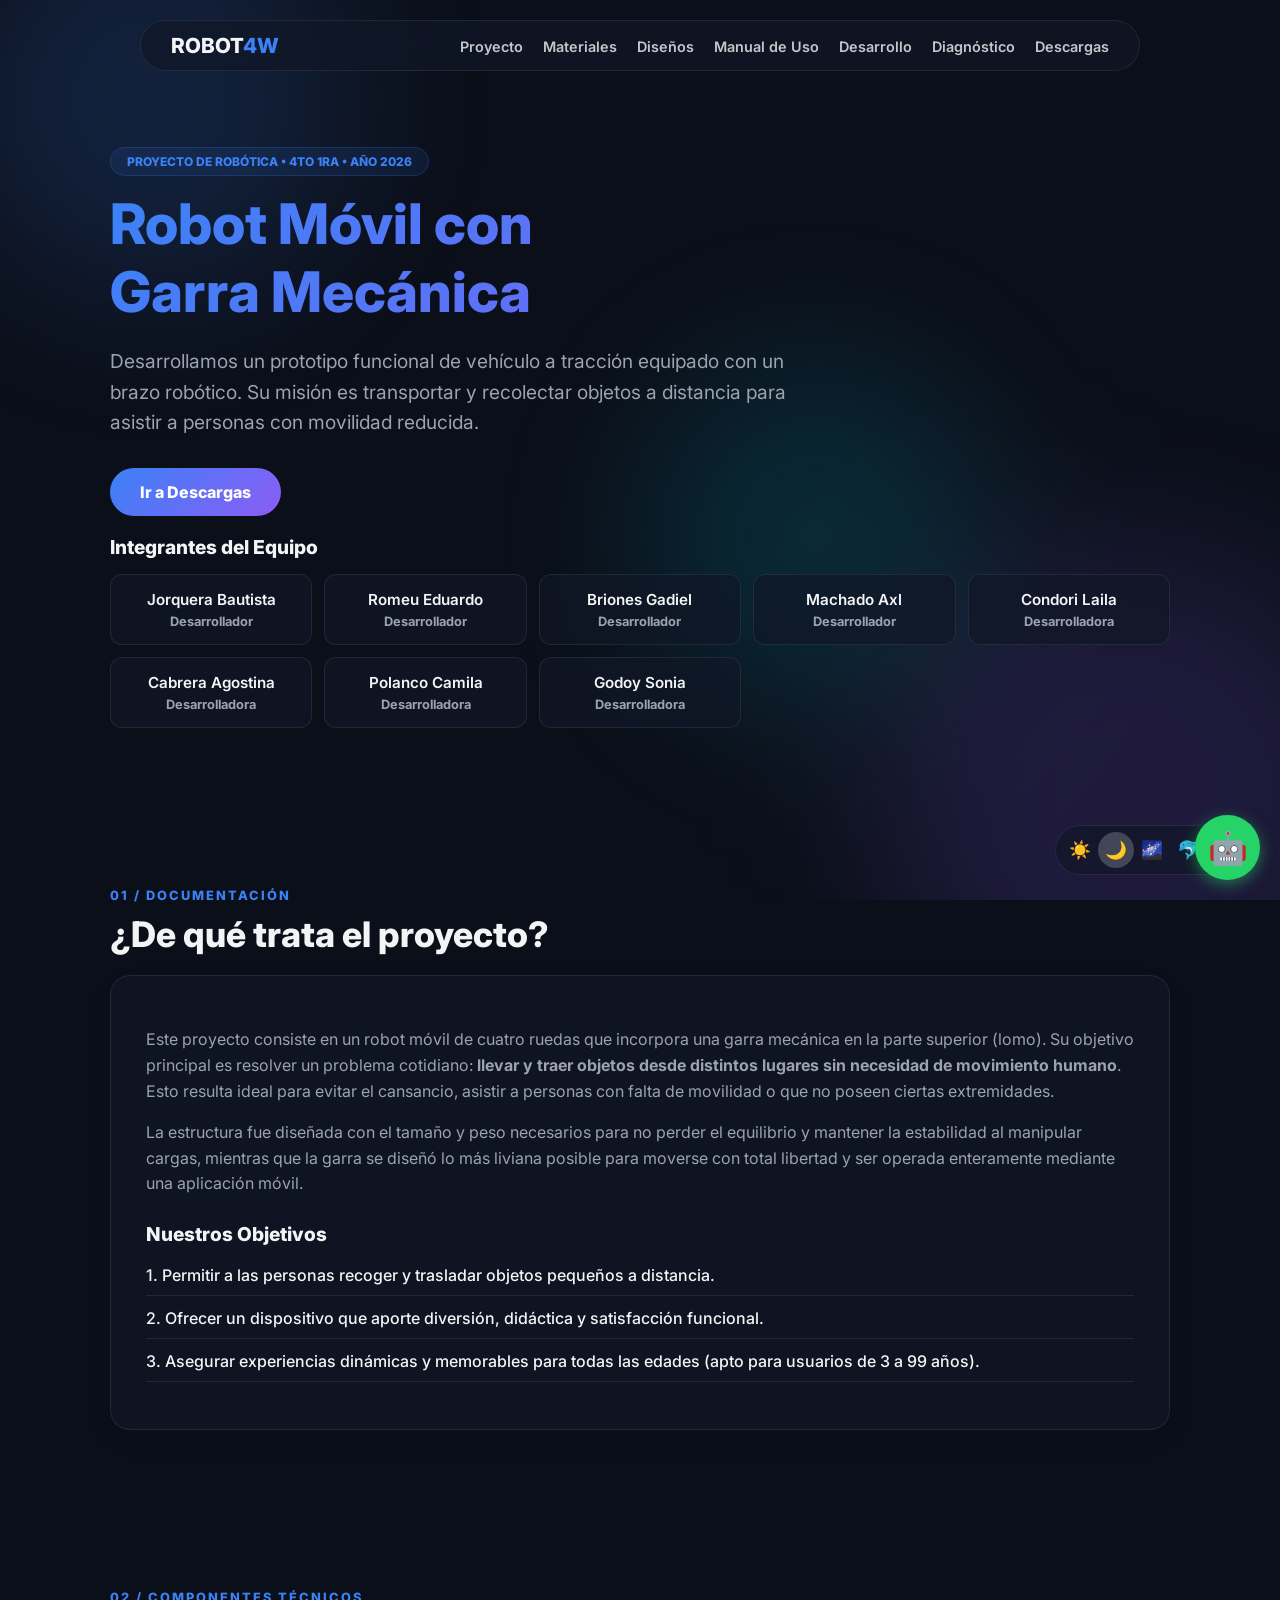
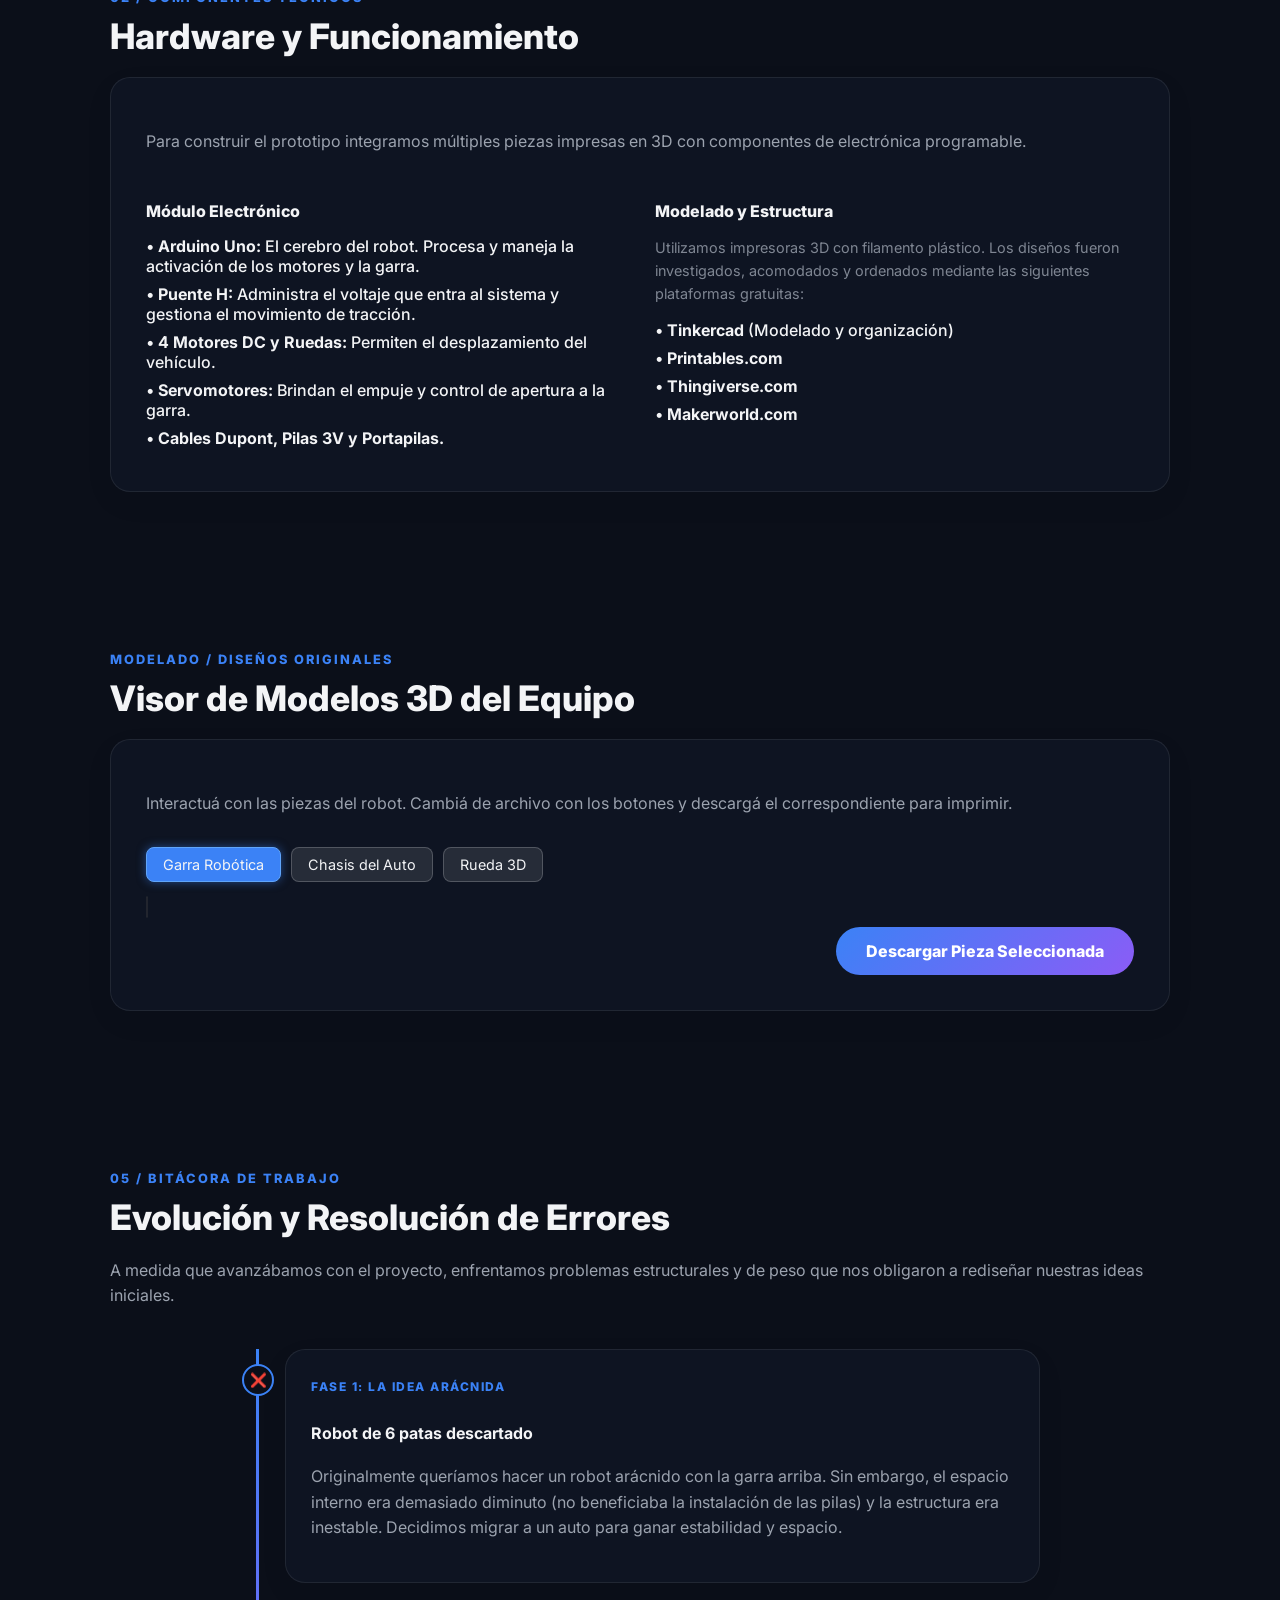
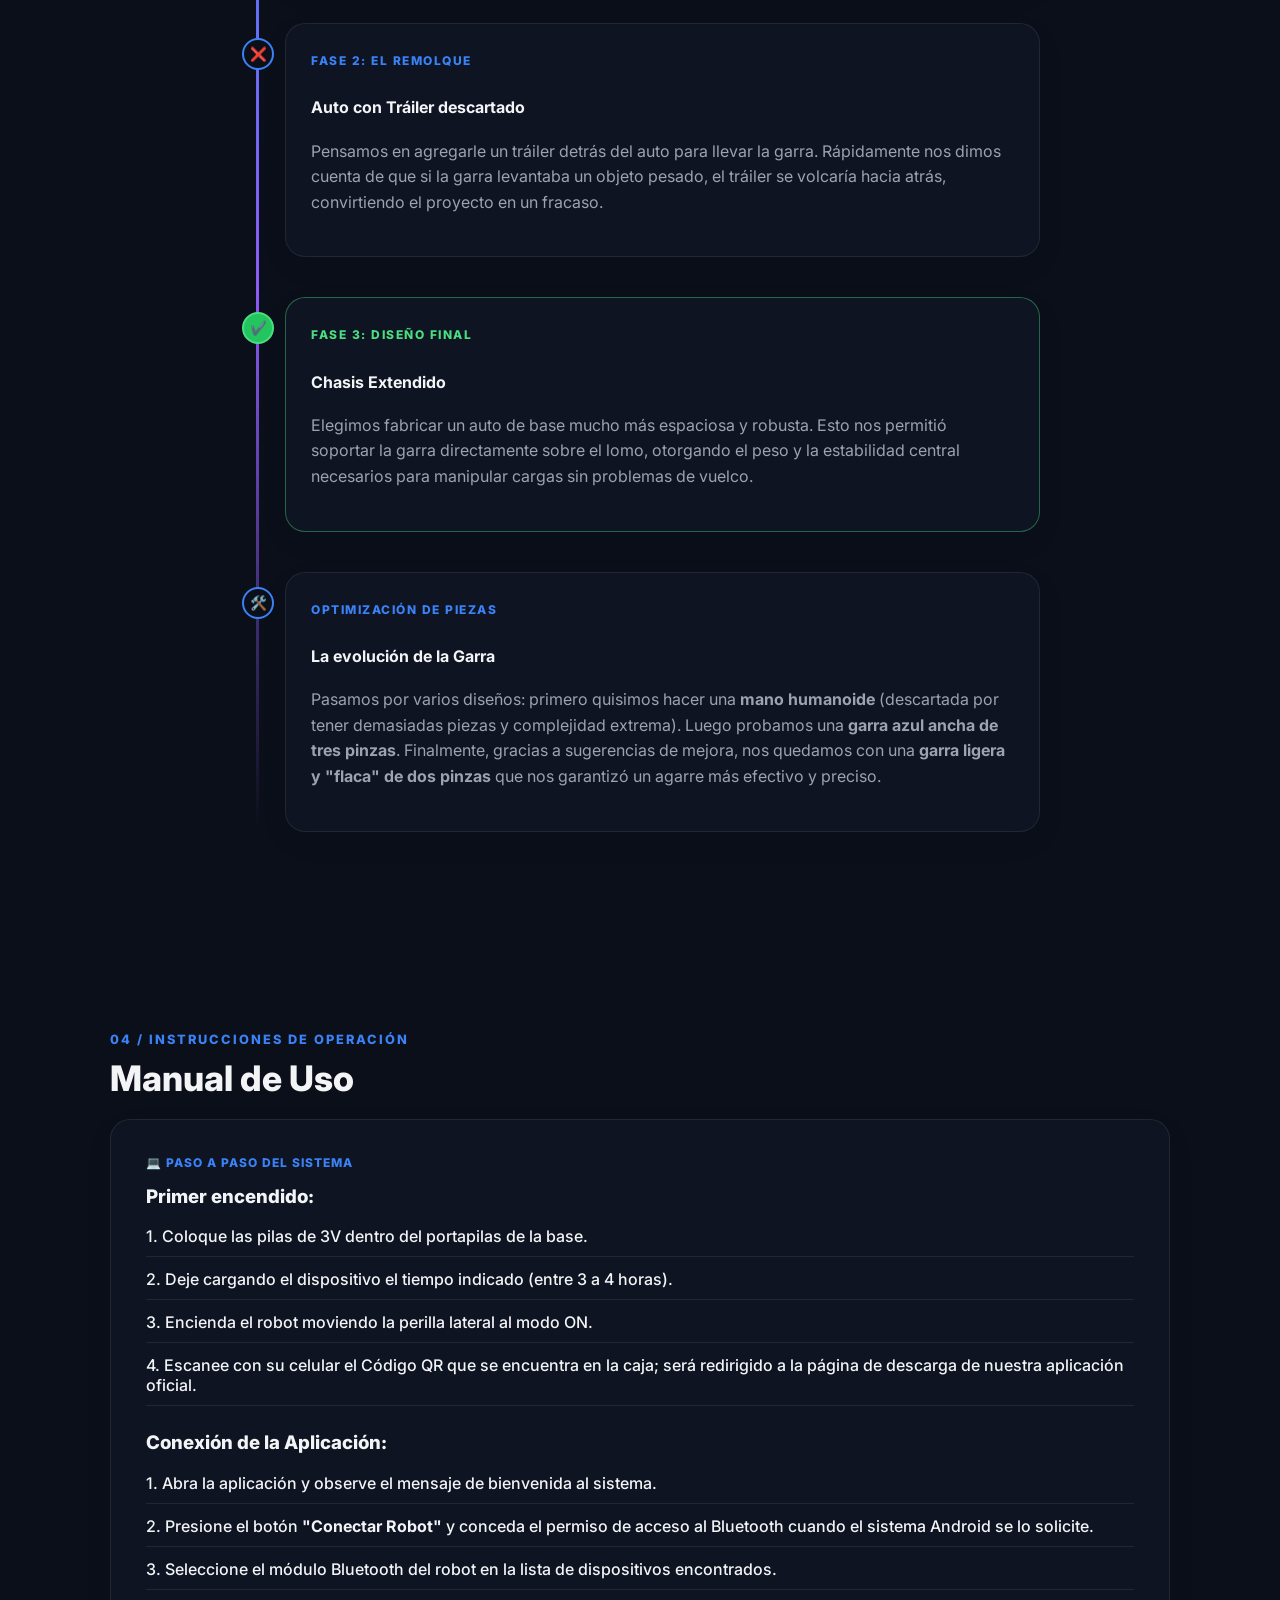
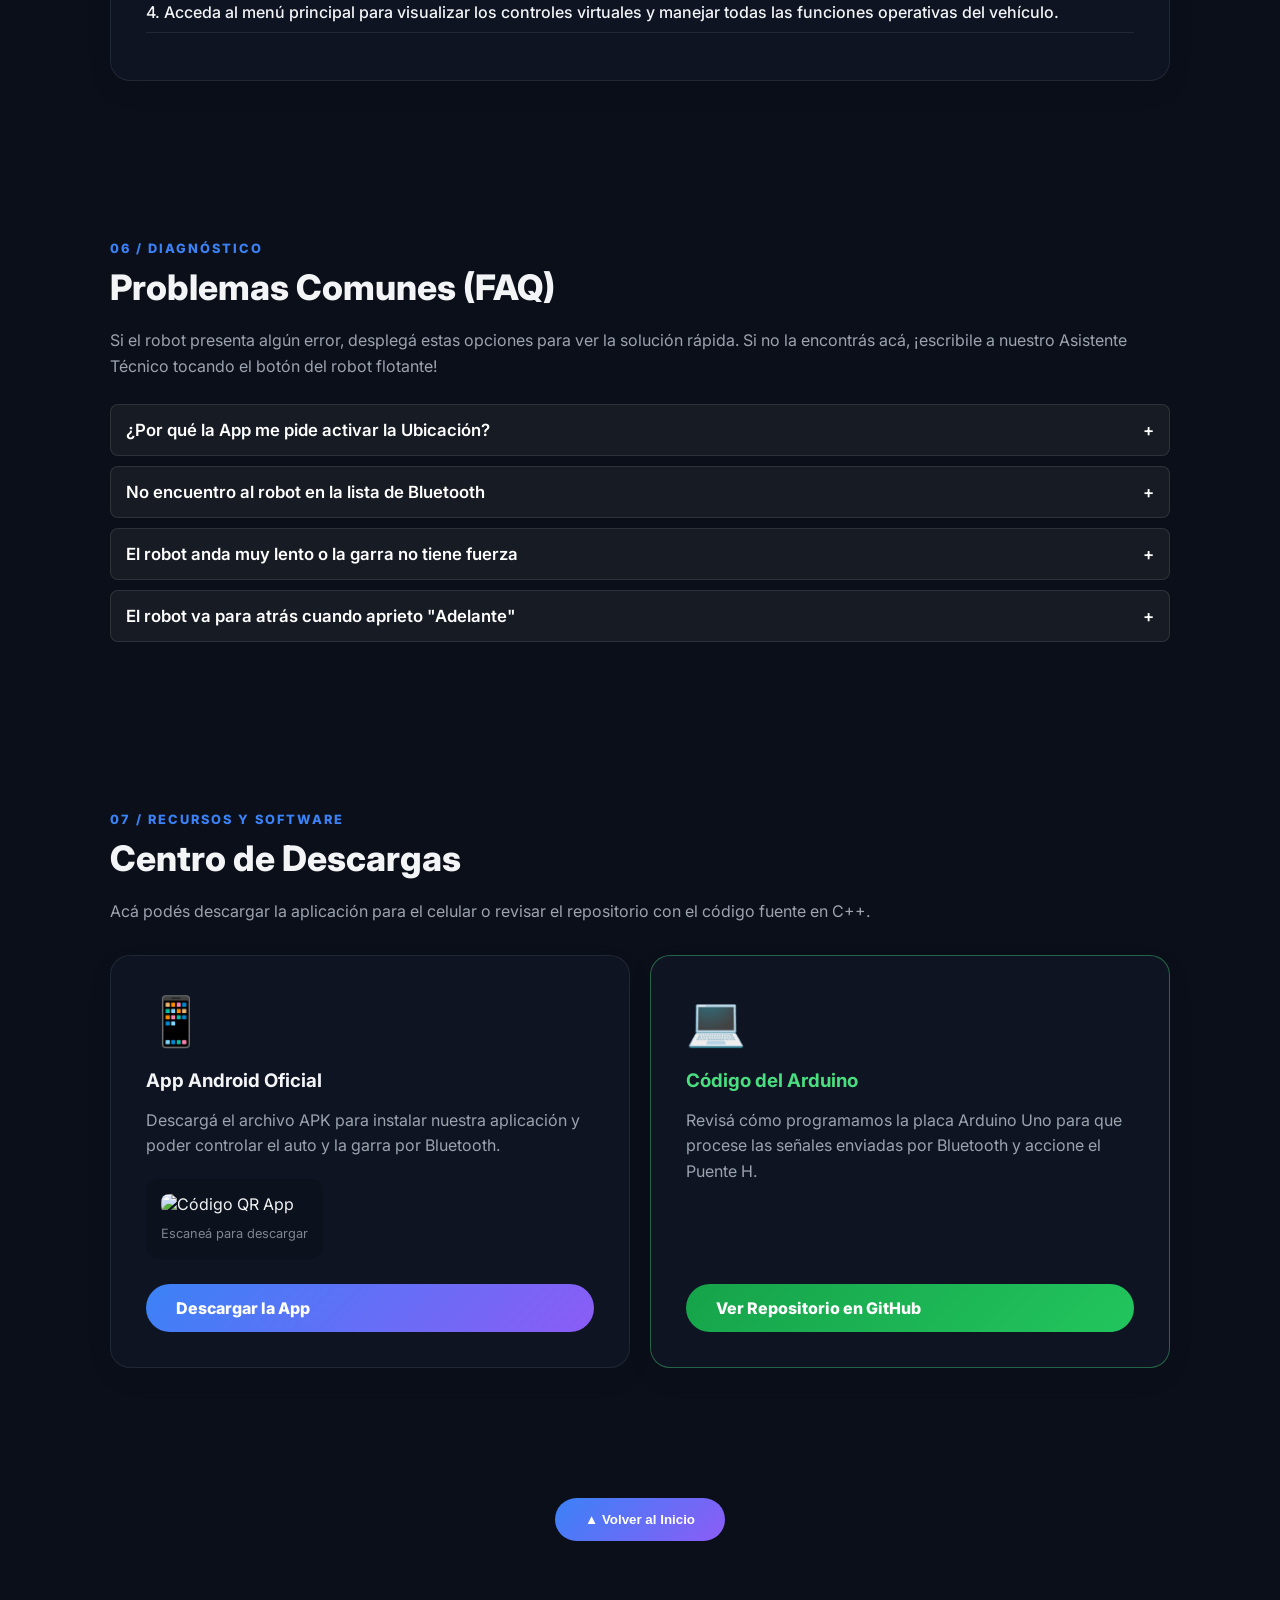
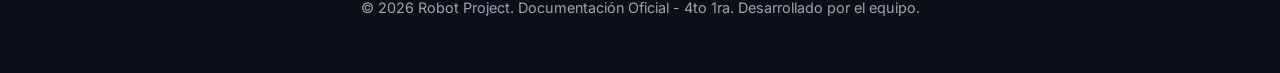
==== commit af8c1a85: "Update Index Version 5.0 Update" ====
--- a/app/index.html
+++ b/app/index.html
@@ -12,7 +12,39 @@
     <script type="module" src="https://ajax.googleapis.com/ajax/libs/model-viewer/4.3.1/model-viewer.min.js"></script>
     
     <style>
-        /* Parches críticos para vista móvil y Android sin tocar tus clases globales */
+        /* ==================================================
+           TEMA MOONLIGHT (VIOLETAS) 
+           ================================================== */
+        body.theme-moonlight {
+            --bg-principal: #120924 !important;
+            --texto-primario: #f3e8ff !important;
+            --acento: #a855f7 !important;
+            background-color: #120924 !important;
+            color: #f3e8ff !important;
+        }
+        body.theme-moonlight .glass-card {
+            background: rgba(168, 85, 247, 0.08) !important;
+            border-color: rgba(168, 85, 247, 0.3) !important;
+        }
+        body.theme-moonlight .gradient-text {
+            background: linear-gradient(to right, #c084fc, #8b5cf6) !important;
+            -webkit-background-clip: text !important;
+            -webkit-text-fill-color: transparent !important;
+        }
+        body.theme-moonlight .floating-nav {
+            background: rgba(18, 9, 36, 0.85) !important;
+            border-color: rgba(168, 85, 247, 0.4) !important;
+        }
+        body.theme-moonlight .nav-links li a:hover {
+            color: #c084fc !important;
+        }
+        body.theme-moonlight .btn-3d.active {
+            background: #9333ea !important;
+            border-color: #a855f7 !important;
+            box-shadow: 0 0 10px rgba(168, 85, 247, 0.5) !important;
+        }
+
+        /* Parches críticos para vista móvil y Android */
         html, body {
             overflow-x: hidden;
             width: 100%;
@@ -70,107 +102,93 @@
             width: 100%;
         }
         .selector-3d {
-            display: flex;
-            gap: 10px;
-            margin-bottom: 15px;
-            flex-wrap: wrap;
+            display: flex; gap: 10px; margin-bottom: 15px; flex-wrap: wrap;
         }
         .btn-3d {
-            background: rgba(255,255,255,0.1);
-            color: inherit;
-            border: 1px solid rgba(255,255,255,0.2);
-            padding: 8px 16px;
+            background: rgba(255,255,255,0.1); color: inherit; border: 1px solid rgba(255,255,255,0.2);
+            padding: 8px 16px; border-radius: 8px; cursor: pointer; font-family: 'Inter', sans-serif;
+            font-size: 0.9rem; transition: all 0.3s ease;
+        }
+        .btn-3d.active {
+            background: #3b82f6; border-color: #60a5fa; box-shadow: 0 0 10px rgba(59, 130, 246, 0.5);
+        }
+        model-viewer {
+            width: 100%; height: 400px; background-color: rgba(0, 0, 0, 0.3); border-radius: 12px; border: 1px solid rgba(255,255,255,0.1);
+        }
+        .download-3d-container { margin-top: 10px; display: flex; justify-content: flex-end; }
+
+        /* ==================================================
+           ACORDEÓN DE PREGUNTAS (FAQ RESTAURADO)
+           ================================================== */
+        .accordion-item {
+            background: rgba(255,255,255,0.05);
+            border: 1px solid rgba(255,255,255,0.1);
             border-radius: 8px;
-            cursor: pointer;
-            font-family: 'Inter', sans-serif;
-            font-size: 0.9rem;
-            transition: all 0.3s ease;
-        }
-        .btn-3d.active {
-            background: #3b82f6;
-            border-color: #60a5fa;
-            box-shadow: 0 0 10px rgba(59, 130, 246, 0.5);
-        }
-        model-viewer {
-            width: 100%;
-            height: 400px;
-            background-color: rgba(0, 0, 0, 0.3);
-            border-radius: 12px;
-            border: 1px solid rgba(255,255,255,0.1);
-        }
-        .download-3d-container {
-            margin-top: 10px;
-            display: flex;
-            justify-content: flex-end;
-        }
-
-        /* Estilos del Módulo de la IA */
-        .ai-chat-card {
-            margin-top: 30px;
-            border-color: rgba(168, 85, 247, 0.4) !important;
-            background: linear-gradient(145deg, rgba(20,20,30,0.8), rgba(30,20,40,0.8));
-        }
-        .chat-box {
-            height: 250px;
-            overflow-y: auto;
-            background: rgba(0,0,0,0.3);
-            border-radius: 8px;
-            padding: 15px;
-            margin-bottom: 15px;
-            display: flex;
-            flex-direction: column;
-            gap: 10px;
-            border: 1px solid rgba(255,255,255,0.05);
-        }
-        .chat-msg {
-            padding: 10px 14px;
-            border-radius: 8px;
-            max-width: 85%;
-            font-size: 0.95rem;
-            line-height: 1.5;
-            animation: fadeIn 0.3s ease;
-        }
-        .chat-msg.user {
-            background: #3b82f6;
-            color: white;
-            align-self: flex-end;
-            border-bottom-right-radius: 2px;
-        }
-        .chat-msg.ai {
-            background: rgba(168, 85, 247, 0.2);
-            border: 1px solid rgba(168, 85, 247, 0.3);
-            color: #f3e8ff;
-            align-self: flex-start;
-            border-bottom-left-radius: 2px;
-        }
-        .chat-input-container { display: flex; gap: 10px; }
-        .chat-input {
-            flex: 1;
-            background: rgba(0,0,0,0.4);
-            border: 1px solid rgba(168, 85, 247, 0.3);
-            padding: 12px;
-            border-radius: 8px;
-            color: white;
-            font-family: 'Inter', sans-serif;
-            transition: all 0.3s;
-        }
-        .chat-input:focus {
-            outline: none;
-            border-color: #a855f7;
-            box-shadow: 0 0 10px rgba(168, 85, 247, 0.2);
-        }
-        .chat-send-btn {
-            background: #a855f7;
-            color: white;
-            border: none;
-            padding: 0 20px;
-            border-radius: 8px;
-            cursor: pointer;
-            font-weight: 600;
-            transition: background 0.3s;
-        }
-        .chat-send-btn:hover { background: #9333ea; }
+            margin-bottom: 10px;
+            overflow: hidden;
+        }
+        .accordion-header {
+            width: 100%; text-align: left; padding: 15px; background: transparent; border: none;
+            color: white; font-family: 'Inter', sans-serif; font-weight: 600; cursor: pointer;
+            display: flex; justify-content: space-between; align-items: center;
+        }
+        .accordion-content {
+            padding: 0 15px; max-height: 0; overflow: hidden; transition: max-height 0.3s ease, padding 0.3s ease;
+            font-size: 0.95rem; opacity: 0.8;
+        }
+
+        /* ==================================================
+           CHATBOT FLOTANTE ESTILO WHATSAPP (SEPARADO)
+           ================================================== */
+        .ai-fab {
+            position: fixed; bottom: 20px; right: 20px; width: 65px; height: 65px;
+            background: #25d366; /* Verde WhatsApp */
+            color: white; border-radius: 50%; display: flex; align-items: center; justify-content: center;
+            font-size: 32px; cursor: pointer; box-shadow: 0 4px 15px rgba(37, 211, 102, 0.5);
+            z-index: 9999; transition: transform 0.3s, box-shadow 0.3s;
+        }
+        .ai-fab:hover { transform: scale(1.1); box-shadow: 0 6px 20px rgba(37, 211, 102, 0.7); }
+        
+        .ai-chat-window {
+            position: fixed; bottom: 95px; right: 20px; width: 350px; height: 500px; max-width: calc(100vw - 40px);
+            background: #0b141a; /* Fondo WhatsApp Dark */
+            border: 1px solid #202c33; border-radius: 15px;
+            display: flex; flex-direction: column; z-index: 9998;
+            transform: translateY(20px) scale(0.9); opacity: 0; pointer-events: none;
+            transition: all 0.3s cubic-bezier(0.175, 0.885, 0.32, 1.275); box-shadow: 0 10px 30px rgba(0,0,0,0.5);
+            overflow: hidden;
+        }
+        .ai-chat-window.active { transform: translateY(0) scale(1); opacity: 1; pointer-events: all; }
+        
+        .chat-header {
+            background: #202c33; padding: 15px; border-bottom: 1px solid #2a3942;
+            display: flex; justify-content: space-between; align-items: center; font-weight: 800; color: #e9edef;
+        }
+        .close-chat-btn { background: none; border: none; color: #aebac1; font-size: 24px; cursor: pointer; }
+        
+        .chat-box { 
+            flex: 1; overflow-y: auto; padding: 15px; display: flex; flex-direction: column; gap: 10px;
+            background-image: radial-gradient(rgba(255,255,255,0.03) 1px, transparent 1px); background-size: 20px 20px;
+        }
+        .chat-msg { padding: 10px 14px; max-width: 80%; font-size: 0.95rem; line-height: 1.4; animation: fadeIn 0.3s ease; box-shadow: 0 1px 2px rgba(0,0,0,0.3); font-family: 'Inter', sans-serif; letter-spacing: 0.2px; }
+        .chat-msg.user { background: #005c4b; color: #e9edef; align-self: flex-end; border-radius: 12px 0px 12px 12px; }
+        .chat-msg.ai { background: #202c33; color: #e9edef; align-self: flex-start; border-radius: 0px 12px 12px 12px; }
+        
+        .chat-input-area { padding: 10px; background: #202c33; display: flex; gap: 10px; }
+        .chat-input { flex: 1; background: #2a3942; border: none; padding: 12px 20px; border-radius: 24px; color: #d1d7db; font-family: 'Inter', sans-serif; outline: none; }
+        .chat-send-btn { background: #00a884; color: #111b21; border: none; width: 42px; height: 42px; border-radius: 50%; cursor: pointer; font-size: 18px; display: flex; align-items: center; justify-content: center; transition: 0.3s; }
+        .chat-send-btn:hover { background: #02c299; }
+
         @keyframes fadeIn { from { opacity: 0; transform: translateY(5px); } to { opacity: 1; transform: translateY(0); } }
+
+        /* Animación de "escribiendo..." */
+        .typing-indicator span {
+            display: inline-block; width: 5px; height: 5px; background-color: #8696a0; border-radius: 50%; margin: 0 2px;
+            animation: bounce 1.4s infinite ease-in-out both;
+        }
+        .typing-indicator span:nth-child(1) { animation-delay: -0.32s; }
+        .typing-indicator span:nth-child(2) { animation-delay: -0.16s; }
+        @keyframes bounce { 0%, 80%, 100% { transform: scale(0); } 40% { transform: scale(1); } }
     </style>
 </head>
 <body class="theme-dark">
@@ -194,6 +212,7 @@
         <div class="theme-switchers">
             <button class="control-btn theme-btn" data-theme="theme-light" title="Modo Claro">☀️</button>
             <button class="control-btn theme-btn active" data-theme="theme-dark" title="Modo Oscuro">🌙</button>
+            <button class="control-btn theme-btn" data-theme="theme-moonlight" title="Modo Moonlight (Violeta)">🌌</button>
             <button class="control-btn theme-btn" data-theme="theme-frutiger" title="Modo Frutiger Aero">🐬</button>
             <button class="control-btn" id="access-toggle" title="Modo Accesibilidad" style="margin-left: 6px; background: rgba(255,255,255,0.15);">👁️</button>
         </div>
@@ -204,10 +223,10 @@
         <ul class="nav-links">
             <li><a href="#introduccion">Proyecto</a></li>
             <li><a href="#materiales">Materiales</a></li>
-            <li><a href="#galeria">Armado</a></li>
+            <li><a href="#visor3d">Diseños</a></li>
             <li><a href="#manual">Manual de Uso</a></li>
             <li><a href="#desarrollo">Desarrollo</a></li>
-            <li><a href="#faq">Diagnóstico & IA</a></li>
+            <li><a href="#faq">Diagnóstico</a></li>
             <li><a href="#descargas">Descargas</a></li>
         </ul>
     </nav>
@@ -389,21 +408,42 @@
 
         <section id="faq" class="content-section">
             <div class="container animate-on-scroll">
-                <div class="section-meta">06 / SOPORTE TÉCNICO</div>
-                <h2>Diagnóstico & Inteligencia Artificial</h2>
+                <div class="section-meta">06 / DIAGNÓSTICO</div>
+                <h2>Problemas Comunes (FAQ)</h2>
+                <p style="margin-bottom: 25px;">Si el robot presenta algún error, desplegá estas opciones para ver la solución rápida. Si no la encontrás acá, ¡escribile a nuestro Asistente Técnico tocando el botón del robot flotante!</p>
                 
-                <div class="glass-card premium-card ai-chat-card">
-                    <h3 style="font-weight: 800; display: flex; align-items: center; gap: 10px; color: #d8b4fe;">
-                        <span style="font-size: 1.5rem;">🧠</span> Asistente Técnico IA del Proyecto
-                    </h3>
-                    <p style="font-size: 0.9rem; color: #e9d5ff;">¡Hola! Fui entrenado con el Documento Oficial "Robótica" del equipo. Consultame sobre los materiales, cómo resolvimos los errores, quiénes somos o cómo conectar la app.</p>
-                    
-                    <div class="chat-box" id="chatBox">
-                        <div class="chat-msg ai">Sistema IA iniciado. ¿Qué te gustaría saber sobre nuestro prototipo o el proceso de diseño?</div>
-                    </div>
-                    <div class="chat-input-container">
-                        <input type="text" id="chatInput" class="chat-input" placeholder="Ej: ¿Por qué no hicieron una araña? o ¿Qué hace el Puente H?">
-                        <button class="chat-send-btn" onclick="sendAiMessage()">Preguntar</button>
+                <div class="accordion-container">
+                    <div class="accordion-item">
+                        <button class="accordion-header" onclick="toggleAccordion(this)">
+                            <span>¿Por qué la App me pide activar la Ubicación?</span> <span>+</span>
+                        </button>
+                        <div class="accordion-content">
+                            <p style="margin-top: 10px;">No te preocupes, la aplicación no rastrea tu GPS. Los celulares Android piden que actives la Ubicación sí o sí para poder usar el escáner de Bluetooth y encontrar la placa del robot. Solo dale a "Permitir".</p>
+                        </div>
+                    </div>
+                    <div class="accordion-item">
+                        <button class="accordion-header" onclick="toggleAccordion(this)">
+                            <span>No encuentro al robot en la lista de Bluetooth</span> <span>+</span>
+                        </button>
+                        <div class="accordion-content">
+                            <p style="margin-top: 10px;">Asegurate de que el interruptor del auto esté prendido. Si el módulo Bluetooth tiene una lucecita roja que parpadea rápido, significa que está listo para conectarse. Si está apagado, revisá que las pilas estén bien puestas.</p>
+                        </div>
+                    </div>
+                    <div class="accordion-item">
+                        <button class="accordion-header" onclick="toggleAccordion(this)">
+                            <span>El robot anda muy lento o la garra no tiene fuerza</span> <span>+</span>
+                        </button>
+                        <div class="accordion-content">
+                            <p style="margin-top: 10px;">¡Se está quedando sin batería! Como dice el manual, apagá el robot y dejalo cargando entre 3 y 4 horas para que los motores vuelvan a tener toda su potencia.</p>
+                        </div>
+                    </div>
+                    <div class="accordion-item">
+                        <button class="accordion-header" onclick="toggleAccordion(this)">
+                            <span>El robot va para atrás cuando aprieto "Adelante"</span> <span>+</span>
+                        </button>
+                        <div class="accordion-content">
+                            <p style="margin-top: 10px;">Es un problema muy común. Significa que los cables de ese motor están conectados al revés en la placa. Solo tenés que agarrar los dos cables de esa rueda específica y darlos vuelta.</p>
+                        </div>
                     </div>
                 </div>
             </div>
@@ -442,6 +482,24 @@
         </section>
     </main>
 
+    <div class="ai-fab" id="aiFab" onclick="toggleChat()" title="Hablar con Soporte Técnico">
+        🤖
+    </div>
+
+    <div class="ai-chat-window" id="aiChatWindow">
+        <div class="chat-header">
+            <span style="display: flex; align-items: center; gap: 8px;">🤖 Asistente Técnico (IA)</span>
+            <button class="close-chat-btn" onclick="toggleChat()">×</button>
+        </div>
+        <div class="chat-box" id="chatBox">
+            <div class="chat-msg ai">¡Hola! Fui entrenado con la bitácora oficial del grupo "Robótica". Preguntame sobre el puente H, por qué no hicimos la araña, los integrantes, o cómo arreglar algún error.</div>
+        </div>
+        <div class="chat-input-area">
+            <input type="text" id="chatInput" class="chat-input" placeholder="Preguntame algo..." autocomplete="off">
+            <button class="chat-send-btn" onclick="sendAiMessage()">➤</button>
+        </div>
+    </div>
+
     <div class="bottom-navigation">
         <button id="back-to-top" class="action-btn">▲ Volver al Inicio</button>
     </div>
@@ -451,7 +509,29 @@
     </footer>
 
     <script>
-        // Lógica del Visor 3D Multi-Archivo
+        // Quitar pantalla de carga (Agregado para que no se quede trabado)
+        window.addEventListener('load', function() {
+            const preloader = document.getElementById('preloader');
+            if (preloader) {
+                setTimeout(() => {
+                    preloader.style.opacity = '0';
+                    setTimeout(() => preloader.style.display = 'none', 500);
+                }, 500);
+            }
+        });
+
+        // Selector de Temas
+        const themeBtns = document.querySelectorAll('.theme-btn');
+        themeBtns.forEach(btn => {
+            btn.addEventListener('click', () => {
+                const newTheme = btn.getAttribute('data-theme');
+                document.body.className = newTheme;
+                themeBtns.forEach(b => b.classList.remove('active'));
+                btn.classList.add('active');
+            });
+        });
+
+        // Visor 3D Multi-Archivo
         function switchModel(modelPath) {
             const viewer = document.getElementById('robotViewer');
             const downloadLink = document.getElementById('downloadModelLink');
@@ -463,81 +543,132 @@
             }
         }
 
-        // BASE DE CONOCIMIENTO IA ALIMENTADA POR EL DOC DE GOOGLE DRIVE "ROBÓTICA"
+        // Acordeón del FAQ
+        function toggleAccordion(button) {
+            const content = button.nextElementSibling;
+            if (content.style.maxHeight && content.style.maxHeight !== '0px') {
+                content.style.maxHeight = '0px';
+                content.style.padding = '0 15px';
+            } else {
+                content.style.maxHeight = content.scrollHeight + 20 + 'px';
+                content.style.padding = '10px 15px';
+            }
+        }
+
+        // CONTROL DEL CHATBOT FLOTANTE
+        function toggleChat() {
+            const chatWindow = document.getElementById('aiChatWindow');
+            chatWindow.classList.toggle('active');
+            if(chatWindow.classList.contains('active')) {
+                document.getElementById('chatInput').focus();
+            }
+        }
+
+        // IA MEJORADA (Base de datos del Google Doc original)
         const aiKnowledge = [
             {
+                // Easter Egg Premium
+                regex: /1\s*\+\s*1|uno\s*mas\s*uno/,
+                response: "¡EPA! 🛑 Para cálculos de tan extrema complejidad vas a tener que suscribirte a la versión Premium 💸🤣."
+            },
+            {
                 keywords: ["araña", "aracnido", "seis patas", "6 patas"],
-                response: "Al principio pensábamos hacer un robot arácnido de seis patas. Lo descartamos porque el espacio era muy diminuto (no nos beneficiaba para las pilas) y porque queríamos tener mejor estabilidad y soporte para la garra. Por eso pasamos a un chasis de auto de 4 ruedas."
+                response: "Al principio pensábamos hacer un robot arácnido de seis patas. Lo descartamos porque el espacio interno era diminuto para las pilas y el diseño perdía mucha estabilidad al sumarle el peso de la garra arriba. El auto de 4 ruedas nos dio la solución."
             },
             {
                 keywords: ["trailer", "remolque", "atras"],
-                response: "En un momento íbamos a agregarle un tráiler detrás del auto para transportar la garra. Sin embargo, nos dimos cuenta de que si la garra llegaba a sostener algo pesado, haría palanca y se caería hacia atrás. Por eso elegimos usar un auto más grande y espacioso que soporte el peso en el lomo."
+                response: "En un momento íbamos a agregarle un tráiler detrás del auto para transportar la garra. Sin embargo, nos dimos cuenta de que si la garra agarraba algo pesado, haría palanca y se volcaría hacia atrás. Por eso agrandamos la base."
             },
             {
                 keywords: ["mano", "humanoide", "mano humanoide"],
-                response: "Pensamos en hacer una mano humanoide impresa en 3D para que el proyecto fuera más llamativo. Al ver los archivos notamos que eran demasiadas piezas y era muy difícil de ensamblar. Por eso optamos por una garra mecánica de dos pinzas, que es más rápida de armar y ofrece mayor precisión."
+                response: "Pensamos en imprimir una mano humanoide en 3D para hacerlo más llamativo, pero eran demasiadas piezas y súper frágiles. Optamos por la garra de dos pinzas porque es más rápida de armar, gasta menos filamento y ofrece un agarre preciso."
             },
             {
                 keywords: ["puente h", "driver"],
-                response: "El Puente H es un componente clave. Se encarga de manejar todo el sistema de movimiento, administrando tanto el voltaje que entra a los 4 motores como a la placa base."
+                response: "El Puente H es el verdadero administrador de energía del auto. Es el encargado de recibir el voltaje alto, pasarlo a los 4 motores para que puedan girar hacia adelante o atrás, y además alimenta a la placa Arduino de forma segura."
             },
             {
                 keywords: ["arduino", "placa", "cerebro"],
-                response: "Utilizamos una placa Arduino Uno. Es el procesador central de todo el vehículo: maneja cuándo se activan los motores de las ruedas, procesa las señales del Bluetooth y controla los servomotores de la garra."
+                response: "Utilizamos una placa Arduino Uno. Es el procesador central (el cerebro) de todo el vehículo: procesa los comandos que le llegan desde tu celular por Bluetooth y les manda las señales eléctricas a los servomotores y al puente H."
             },
             {
                 keywords: ["garra", "pinzas", "azul"],
-                response: "La garra evolucionó. Después de descartar la mano humanoide, probamos una garra azul ancha de tres pinzas. Finalmente nos decidimos por un diseño más ligero y 'flaco' de dos pinzas, que nos brindó un mejor agarre y mayor estabilidad para no desequilibrar el auto."
+                response: "La garra tuvo tres versiones: primero la mano humanoide (descartada por complejidad), luego una garra azul ancha de tres pinzas, y finalmente el diseño actual: una versión ligera de dos pinzas sugerida por el profesor que mejoró por completo la estabilidad."
             },
             {
                 keywords: ["objetivo", "proposito", "para que", "fin"],
-                response: "Nuestros objetivos son: 1. Permitir recoger objetos a distancia sin moverse. 2. Ofrecer un aparato divertido y satisfactorio para usar. 3. Brindar experiencias dinámicas aptas para usuarios desde los 3 hasta los 99 años."
+                response: "Nuestro objetivo es facilitar la vida: permitir que recojas objetos a distancia sin tener que moverte (ideal para personas con movilidad reducida) y a la vez ofrecer un dispositivo súper divertido para usuarios desde los 3 a los 99 años."
             },
             {
                 keywords: ["materiales", "componentes", "usaron", "que tiene"],
-                response: "Para el proyecto usamos: 4 Motores DC, un Puente H, placa Arduino Uno, servomotores para la garra, cables Dupont, módulo Bluetooth, portapilas (3V) e imprimimos en 3D el chasis y la garra con filamento."
+                response: "Usamos 4 Motores DC, un Puente H, la placa Arduino Uno, servomotores (para abrir/cerrar la garra), cables Dupont, un módulo Bluetooth y piezas del chasis impresas enteramente en plástico PLA."
             },
             {
                 keywords: ["encender", "prender", "cargar", "bateria"],
-                response: "Para usarlo, colocá las pilas de 3V. Si pierde fuerza, dejalo cargando de 3 a 4 horas. Luego simplemente encendelo desde la perilla lateral, abrí nuestra App y conectalo por Bluetooth."
-            },
-            {
-                keywords: ["aplicaciones", "programas", "diseño", "impresion"],
-                response: "Para buscar y preparar las piezas 3D usamos plataformas gratuitas: Thingiverse.com, Printables.com y Makerworld.com. Luego utilizamos Tinkercad para acomodar las piezas de forma ordenada e imprimirlas."
+                response: "Para usar el robot, colocá las pilas de 3V. Si pierde fuerza (anda lento), apagalo de la perilla y dejalo cargando unas 3 o 4 horas. Luego encendé la perilla, abrí nuestra App en tu celular y tocale 'Conectar Robot'."
+            },
+            {
+                keywords: ["aplicaciones", "programas", "diseño", "impresion", "app"],
+                response: "Buscamos modelos base en Thingiverse, Printables y Makerworld. Luego importamos todo en Tinkercad para acomodar las piezas, escalarlas al tamaño del Arduino y mandarlas a la impresora 3D del compañero del grupo."
             },
             {
                 keywords: ["integrantes", "equipo", "quienes"],
-                response: "Somos alumnos de 4to 1ra del año 2026. El equipo está integrado por: Bautista Jorquera, Eduardo Romeu, Gastelo Briquis, Axl Machado, Laila Condori, Agostina Cabrera, Camila Polanco y Sonia Godoy."
+                response: "Somos los genios de 4to 1ra del 2026. El equipo lo formamos: Bauti Jorquera, Edu Romeu, Gady Briones, Axl Machado, Laila Condori, Agos Cabrera, Cami Polanco y Sonia Godoy."
             }
         ];
+
+        // Normalización avanzada (sin tildes, minúsculas, elimina signos de interrogación)
+        function normalizeText(text) {
+            return text.toLowerCase().normalize("NFD").replace(/[\u0300-\u036f]/g, "").replace(/[^\w\s\+]/gi, '').trim();
+        }
 
         function sendAiMessage() {
             const input = document.getElementById('chatInput');
             const box = document.getElementById('chatBox');
-            const text = input.value.trim().toLowerCase();
-            if(!text) return;
-
-            // Mostrar pregunta del usuario
-            box.innerHTML += `<div class="chat-msg user">${input.value}</div>`;
+            const rawText = input.value.trim();
+            if(!rawText) return;
+
+            // Muestra lo que el usuario escribió (textRaw)
+            box.innerHTML += `<div class="chat-msg user">${rawText}</div>`;
             input.value = '';
             box.scrollTop = box.scrollHeight;
 
-            // Simular tiempo de pensamiento y analizar keywords
+            const cleanInputText = normalizeText(rawText);
+            const typingId = "typing-" + Date.now();
+
+            // Simula el "Escribiendo..." 
             setTimeout(() => {
-                let reply = "Esa es una gran pregunta, pero no encuentro ese detalle en la documentación oficial de la bitácora. ¡Asegurate de revisar el código fuente o preguntarle a los desarrolladores del equipo!";
+                box.innerHTML += `
+                    <div class="chat-msg ai typing-indicator" id="${typingId}">
+                        <span></span><span></span><span></span>
+                    </div>`;
+                box.scrollTop = box.scrollHeight;
+            }, 300);
+
+            // Responde
+            setTimeout(() => {
+                let reply = "Uf, esa es una pregunta interesante, pero no tengo ese detalle registrado en la bitácora original. ¡Deberías preguntarle directamente a los desarrolladores del grupo en la entrega del proyecto!";
                 
                 for (let i = 0; i < aiKnowledge.length; i++) {
-                    const match = aiKnowledge[i].keywords.some(kw => text.includes(kw));
-                    if (match) {
-                        reply = aiKnowledge[i].response;
+                    const entry = aiKnowledge[i];
+                    
+                    if (entry.regex && entry.regex.test(rawText)) {
+                        reply = entry.response;
+                        break;
+                    }
+                    if (entry.keywords && entry.keywords.some(kw => cleanInputText.includes(normalizeText(kw)))) {
+                        reply = entry.response;
                         break;
                     }
                 }
                 
-                // Mostrar respuesta IA
+                // Borra el typing y muestra el msj real
+                const typingEl = document.getElementById(typingId);
+                if(typingEl) typingEl.remove();
+                
                 box.innerHTML += `<div class="chat-msg ai">${reply}</div>`;
                 box.scrollTop = box.scrollHeight;
-            }, 700);
+            }, 1500); 
         }
 
         document.getElementById('chatInput')?.addEventListener('keypress', function(e) {
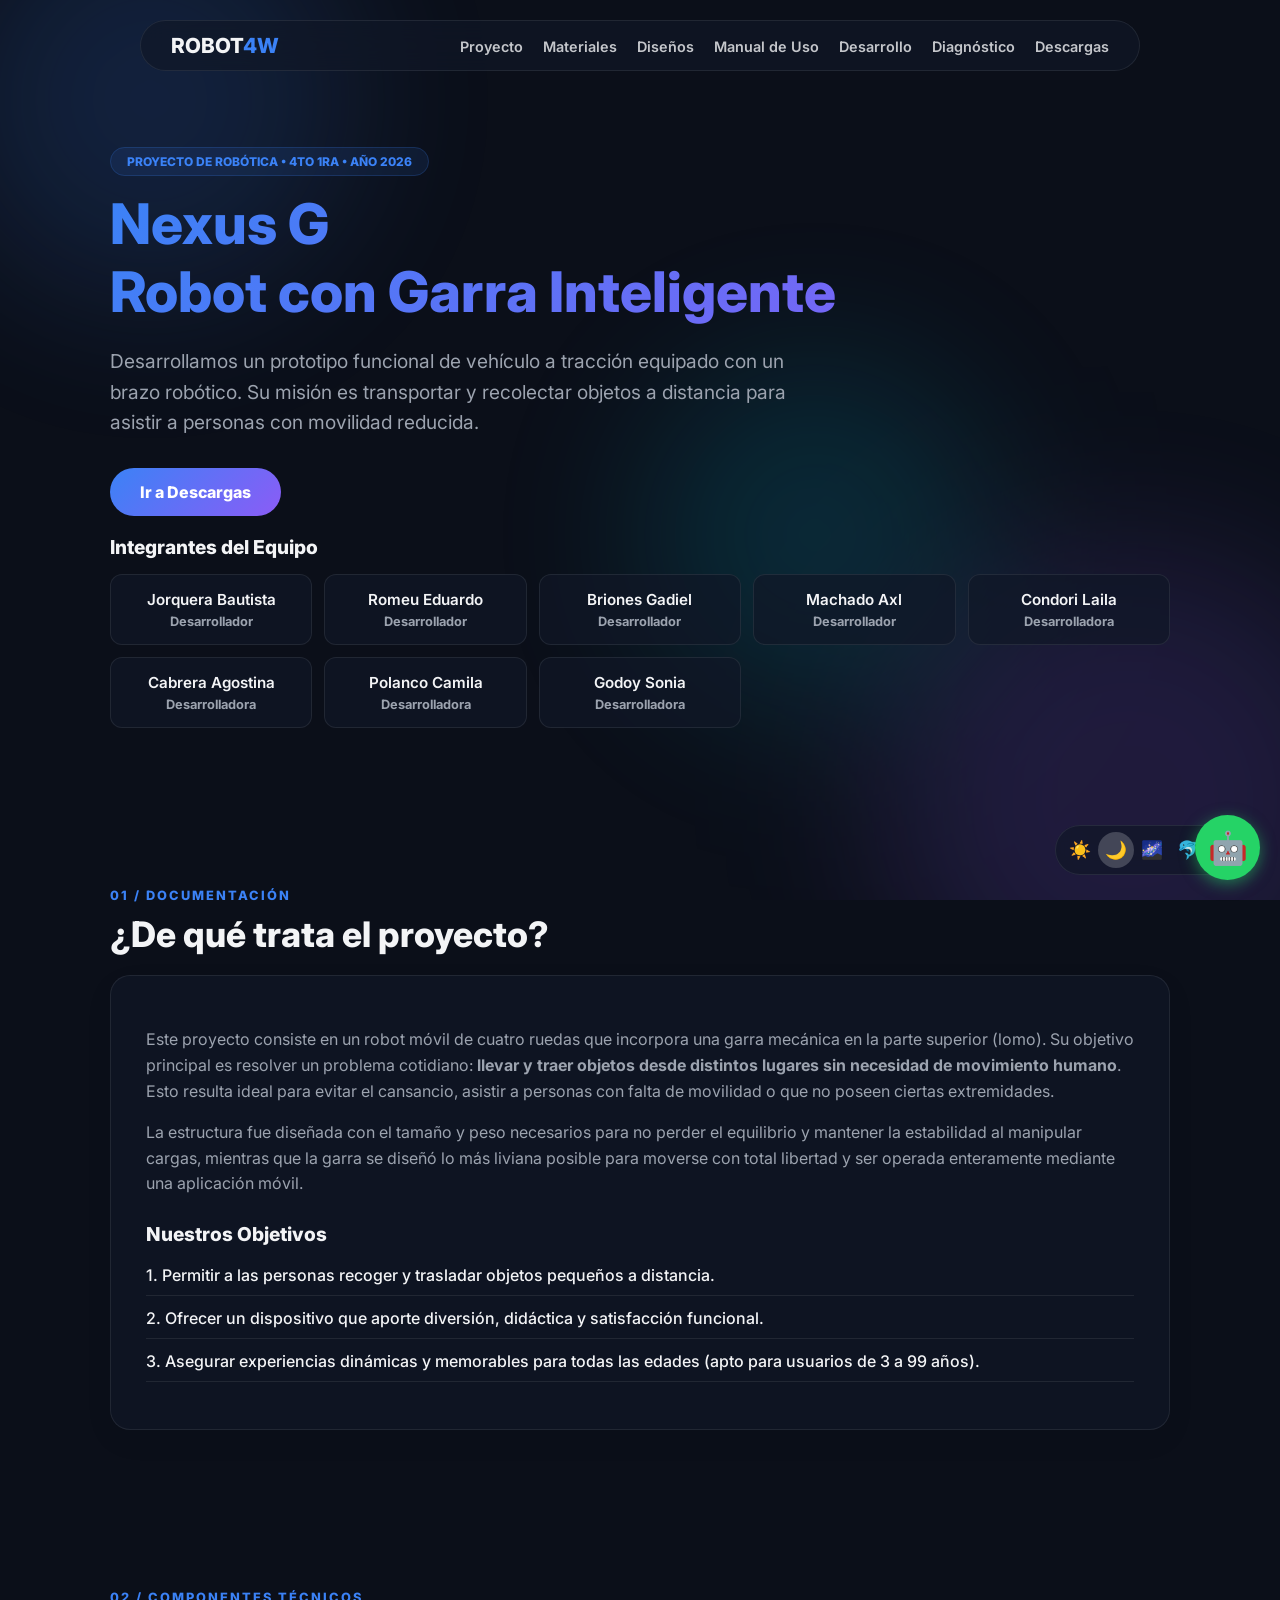
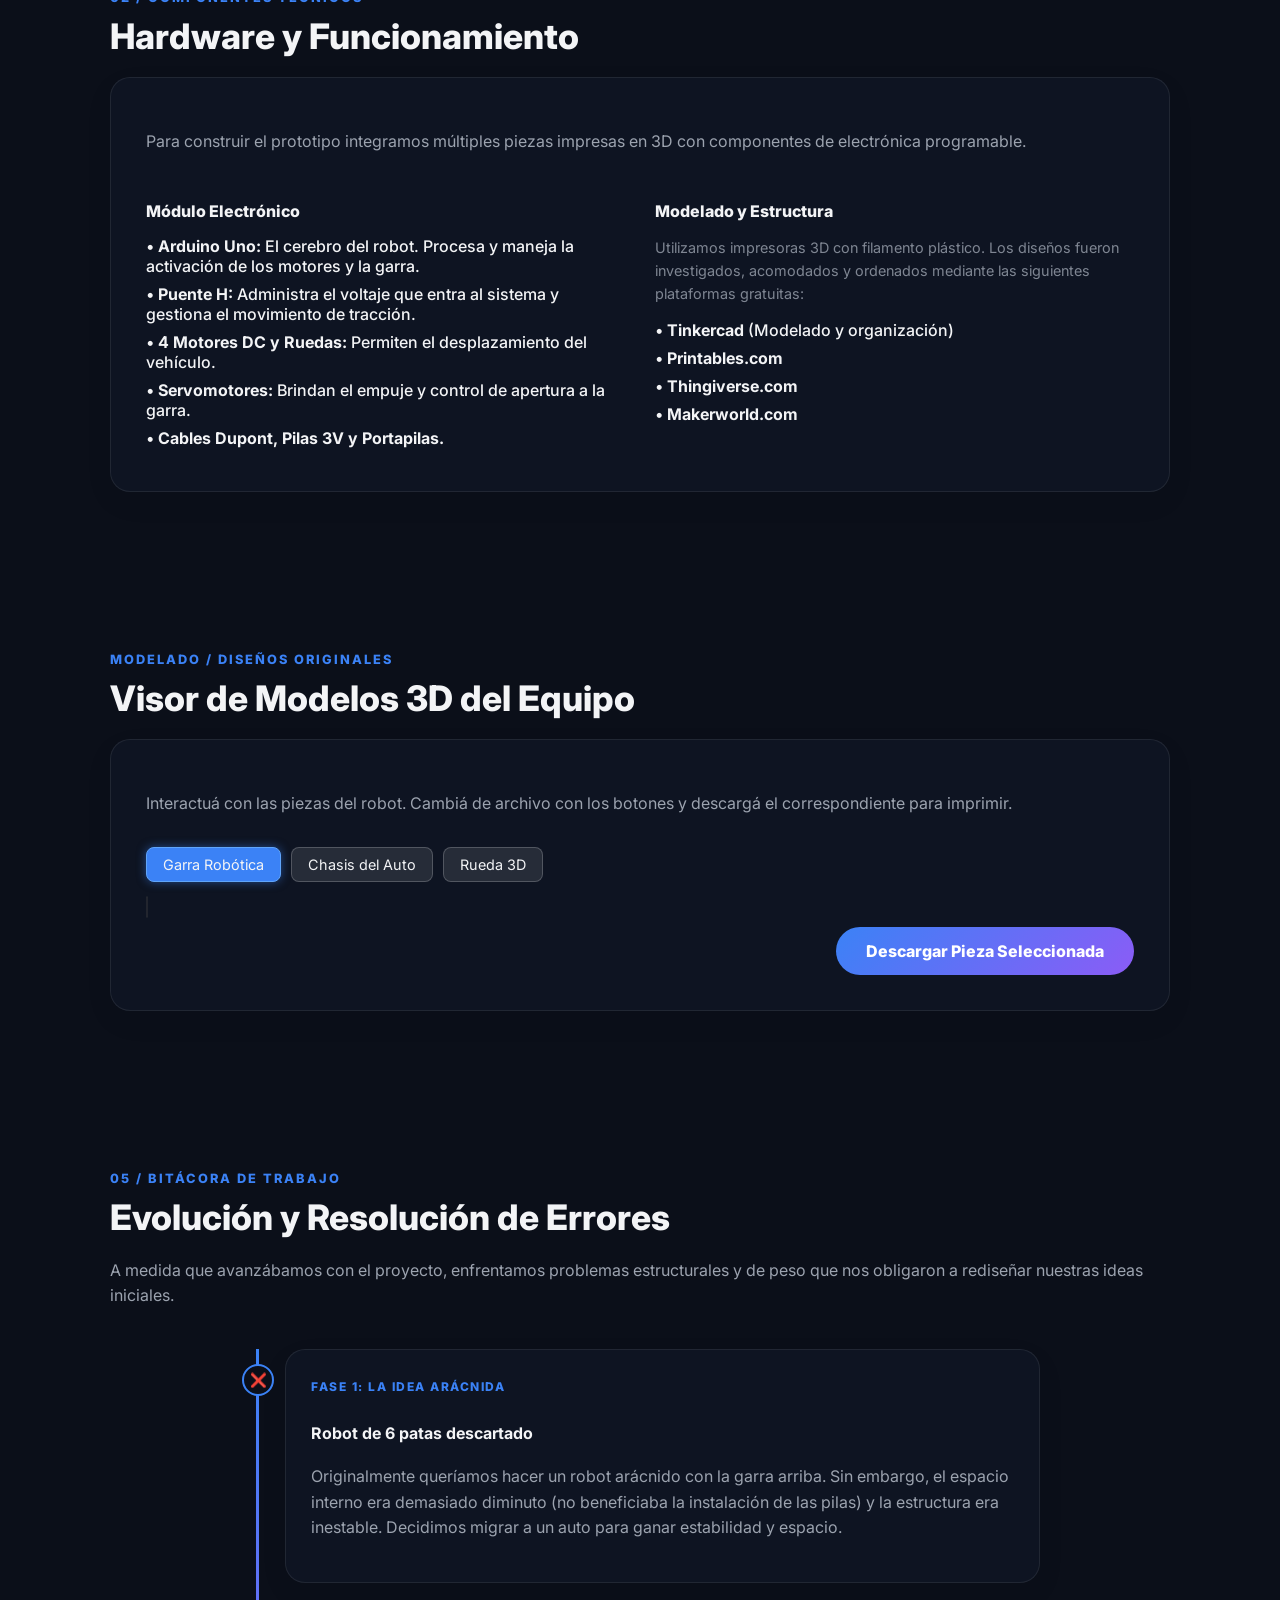
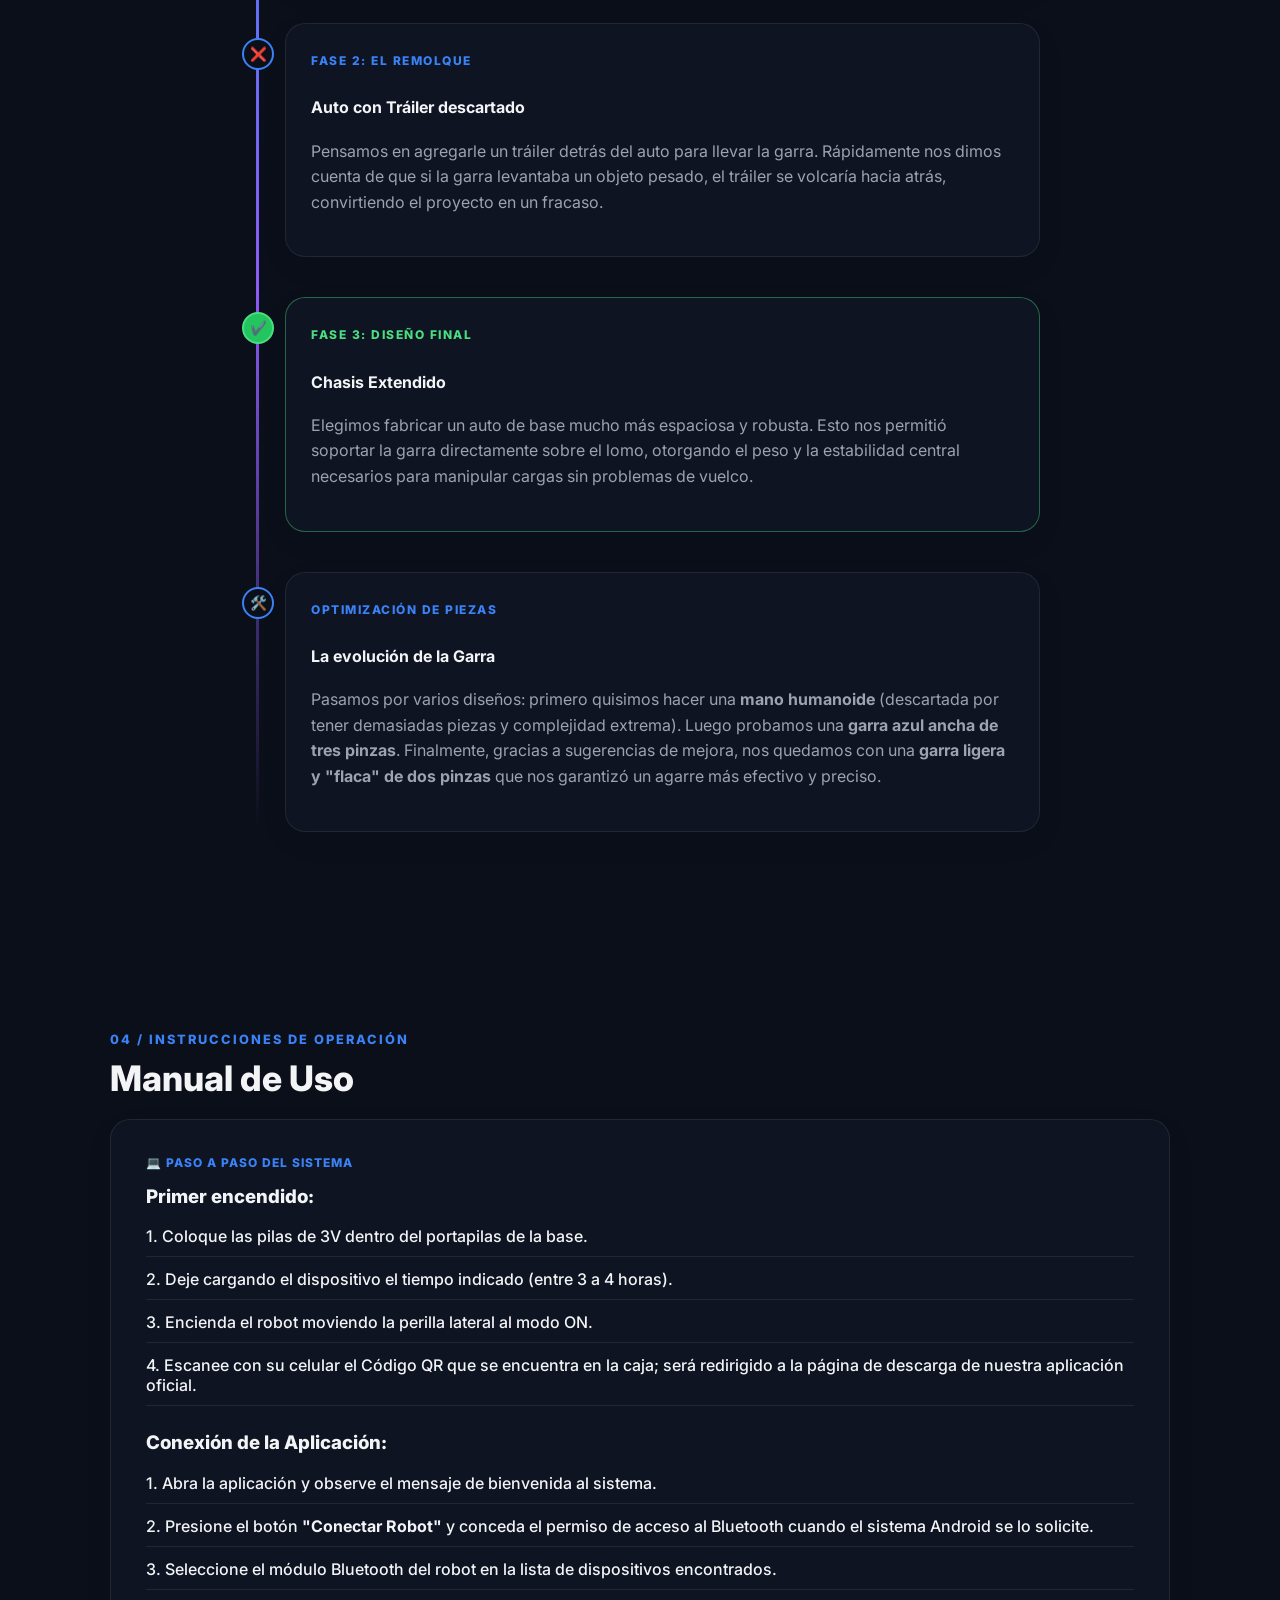
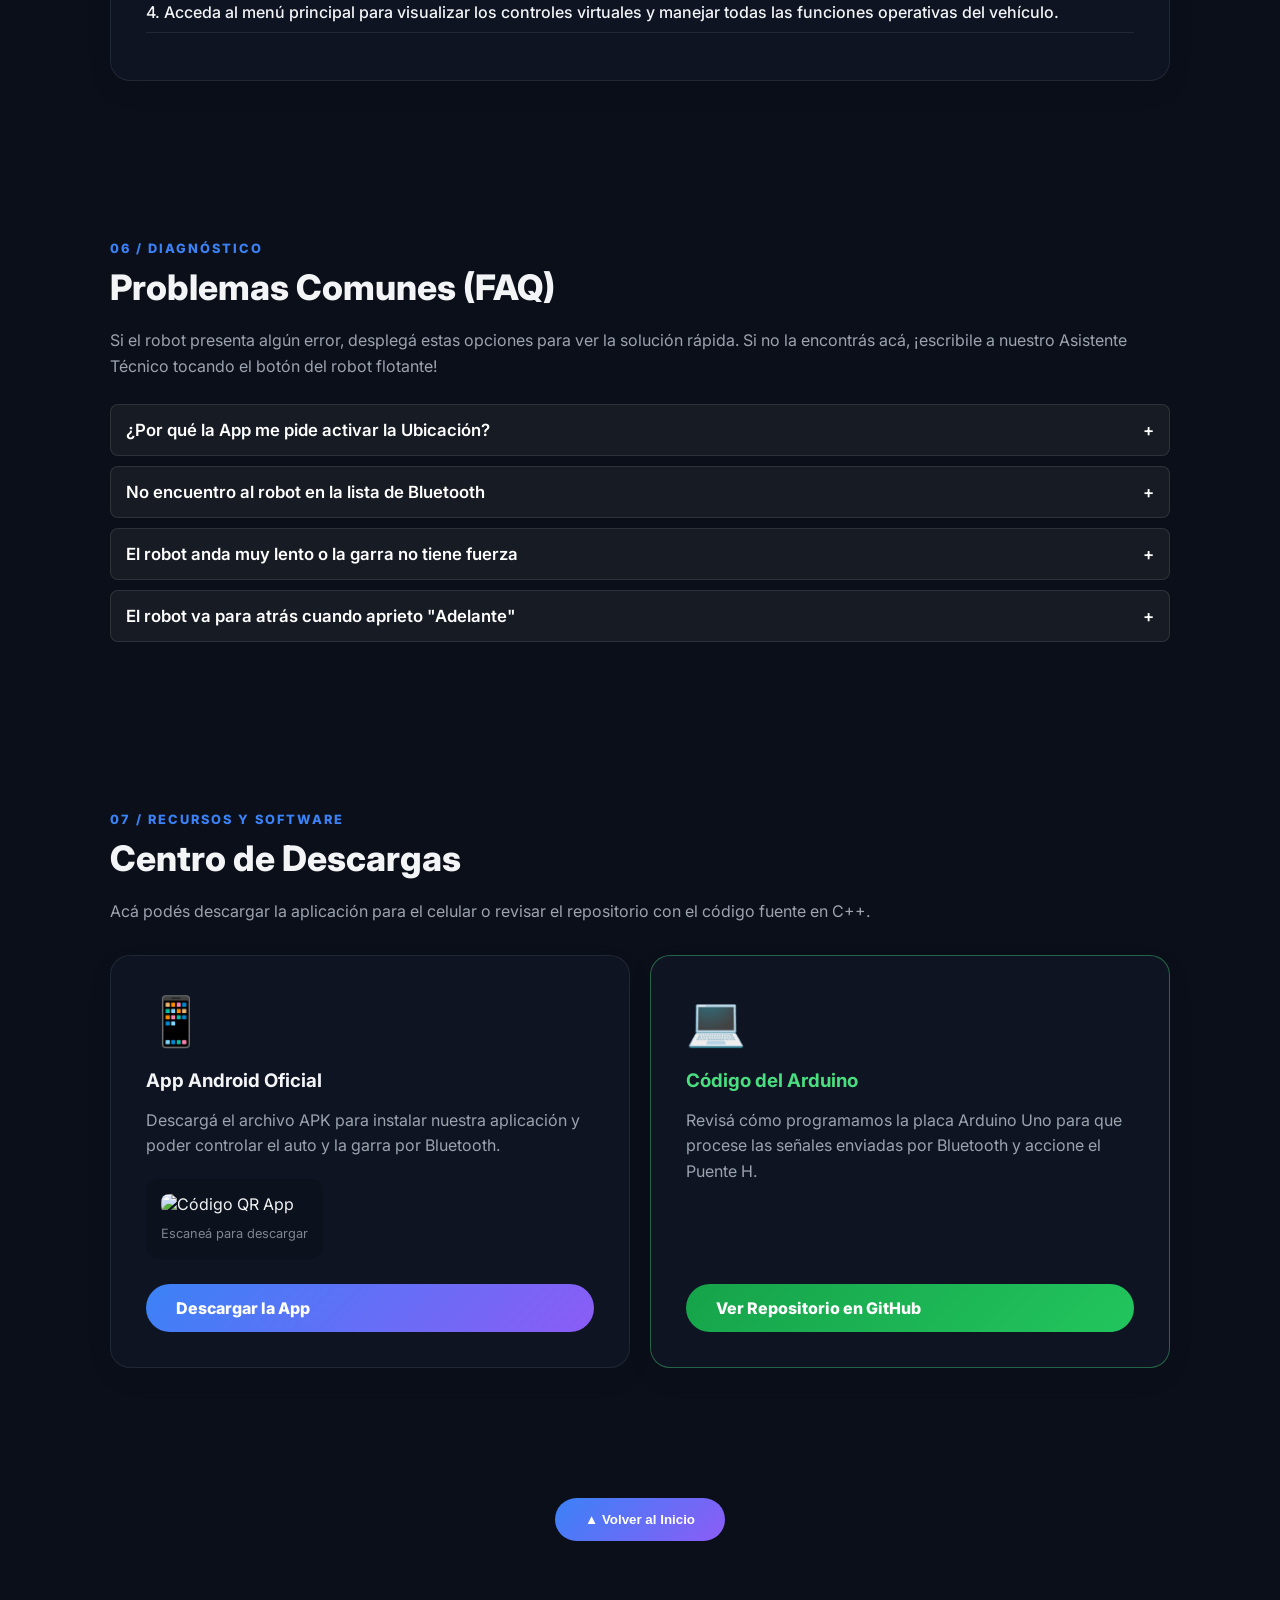
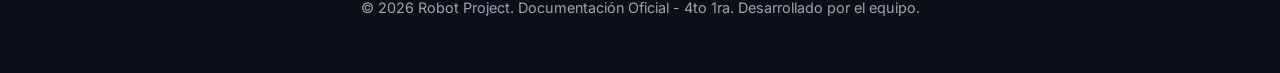
==== commit 958a18c6: "Update index.html" ====
--- a/app/index.html
+++ b/app/index.html
@@ -3,7 +3,7 @@
 <head>
     <meta charset="UTF-8">
     <meta name="viewport" content="width=device-width, initial-scale=1.0, maximum-scale=5.0">
-    <title>Robot Móvil con Garra Mecánica | Proyecto Oficial</title>
+    <title>Nexus G | Proyecto Oficial</title>
     <link rel="preconnect" href="https://fonts.googleapis.com">
     <link rel="preconnect" href="https://fonts.gstatic.com" crossorigin>
     <link href="https://fonts.googleapis.com/css2?family=Inter:wght@300;400;600;800&display=swap" rel="stylesheet">
@@ -237,7 +237,7 @@
                 <div class="badge-container">
                     <span class="badge glowing-border pulse-slow">PROYECTO DE ROBÓTICA • 4TO 1RA • AÑO 2026</span>
                 </div>
-                <h1 class="gradient-text">Robot Móvil con<br>Garra Mecánica</h1>
+                <h1 class="gradient-text">Nexus G<br>Robot con Garra Inteligente</h1>
                 <p class="subtitle">Desarrollamos un prototipo funcional de vehículo a tracción equipado con un brazo robótico. Su misión es transportar y recolectar objetos a distancia para asistir a personas con movilidad reducida.</p>
                 <div class="hero-actions">
                     <a href="#descargas" class="drive-btn hover-glow">Ir a Descargas</a>
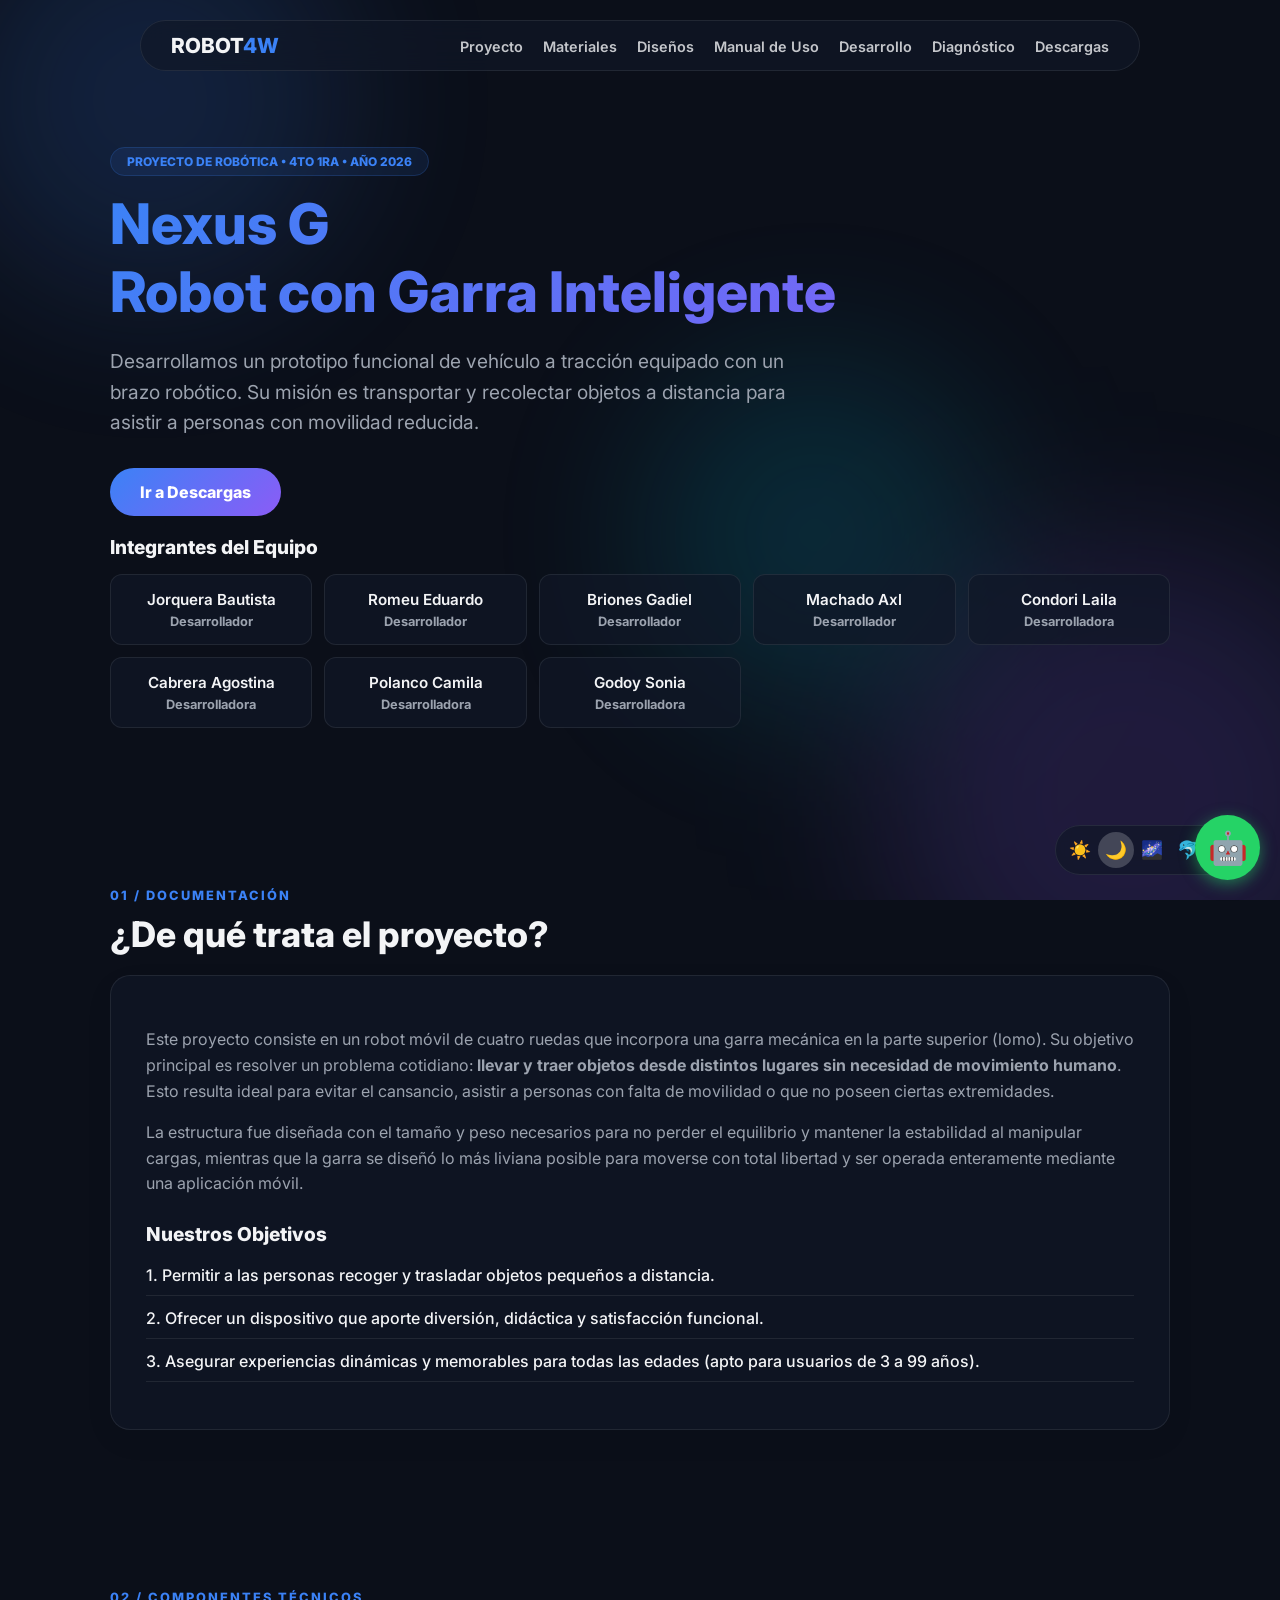
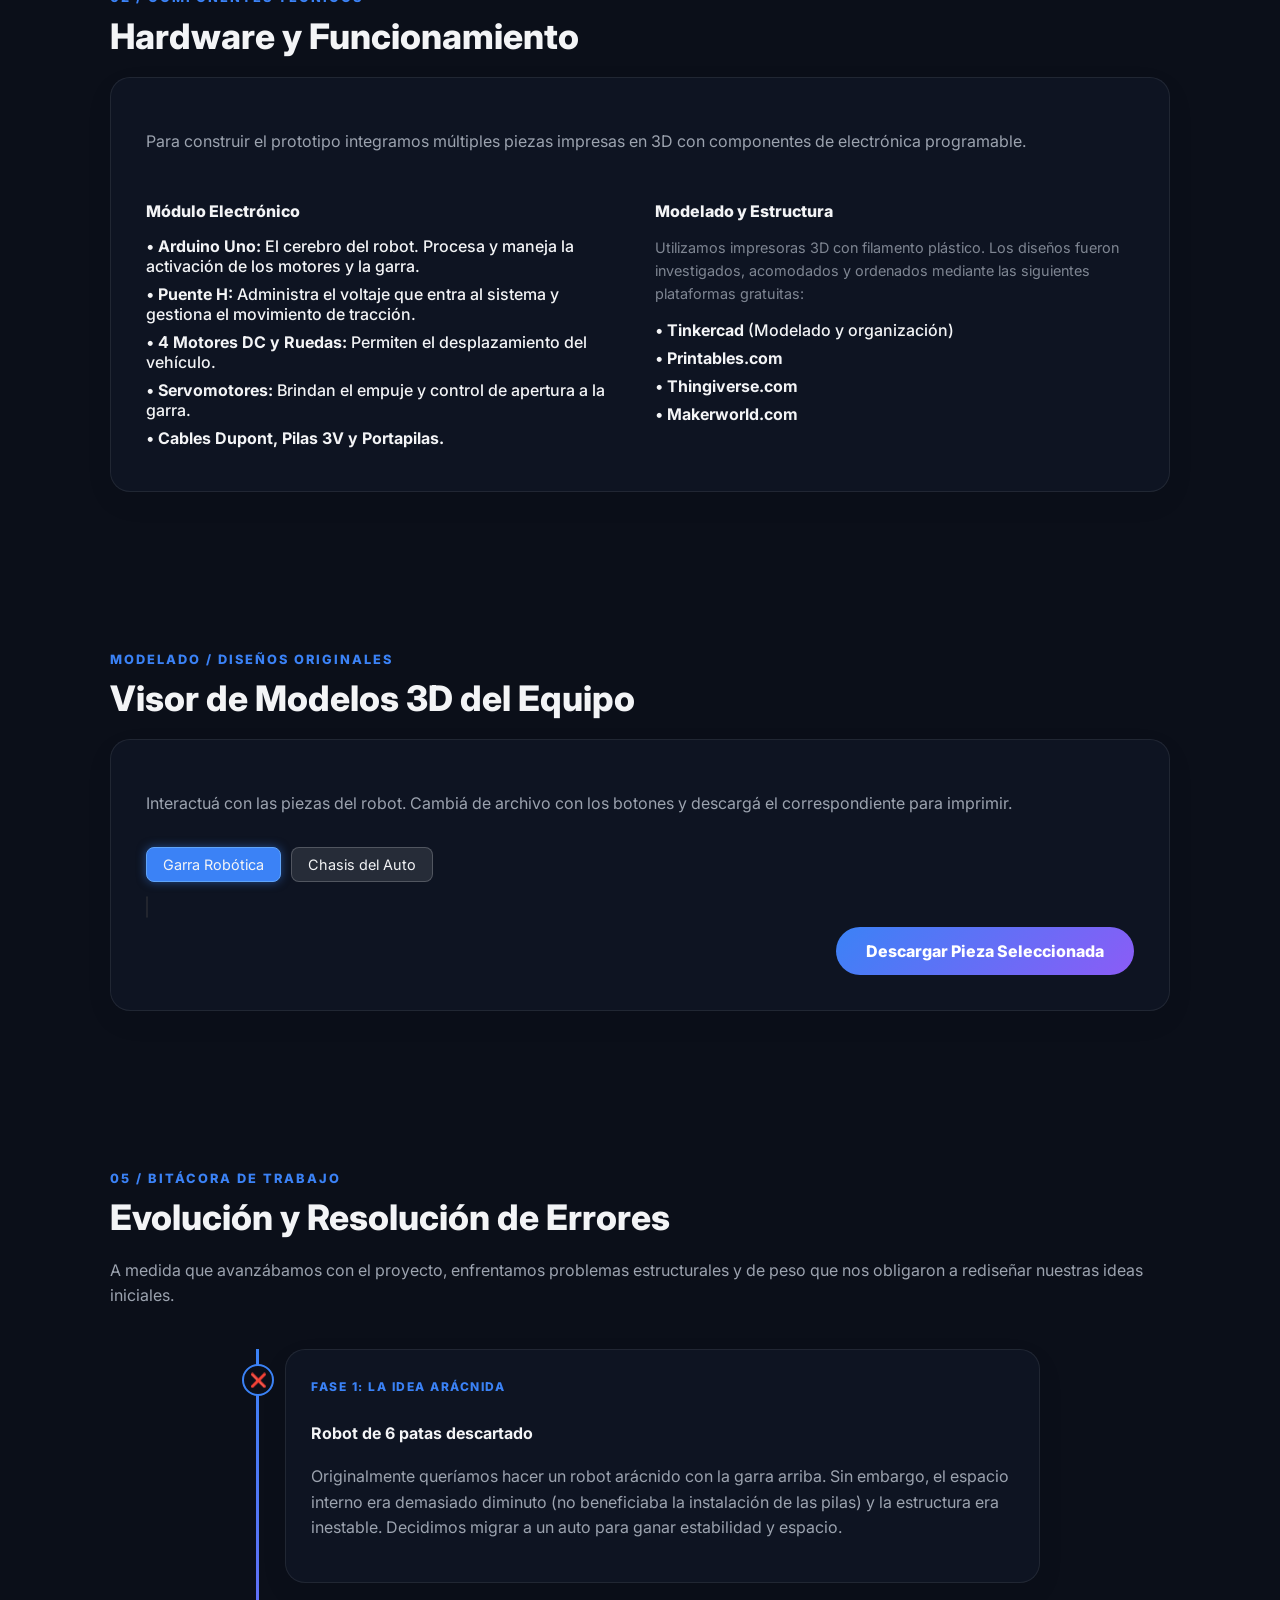
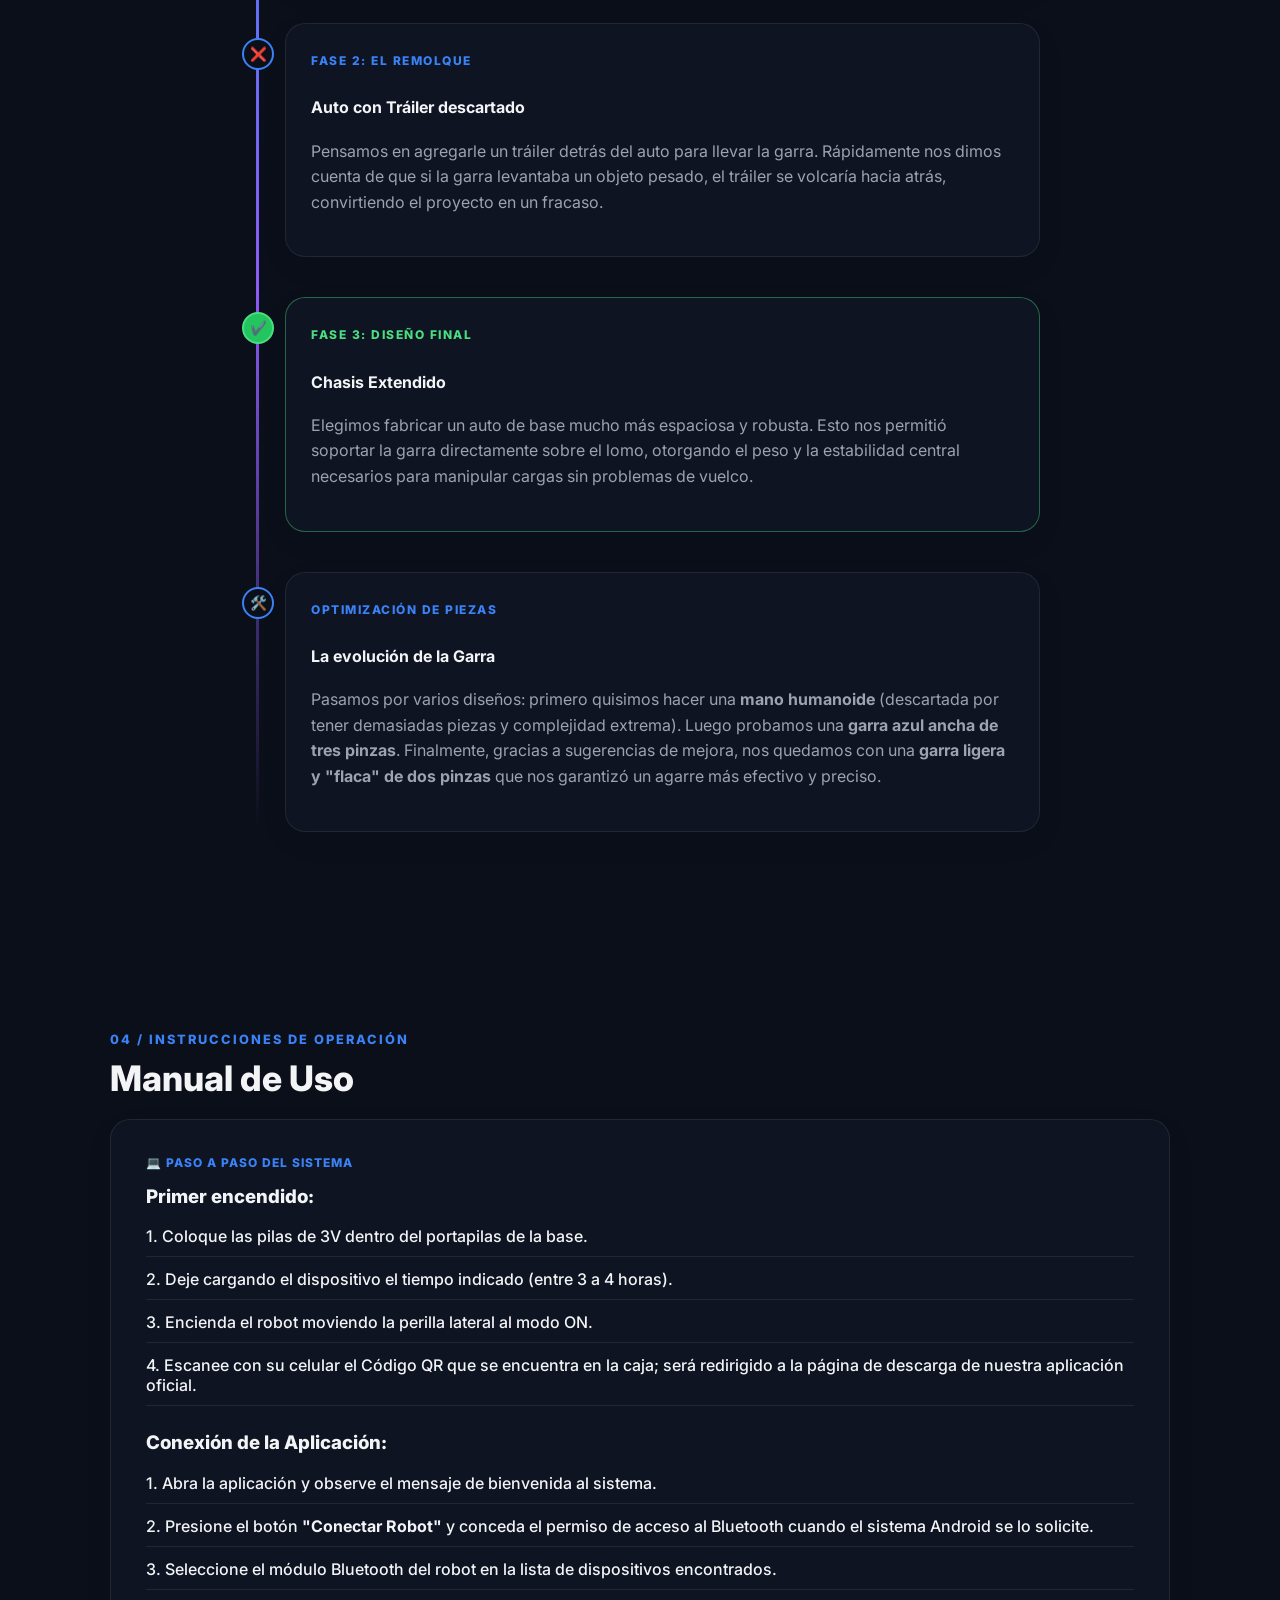
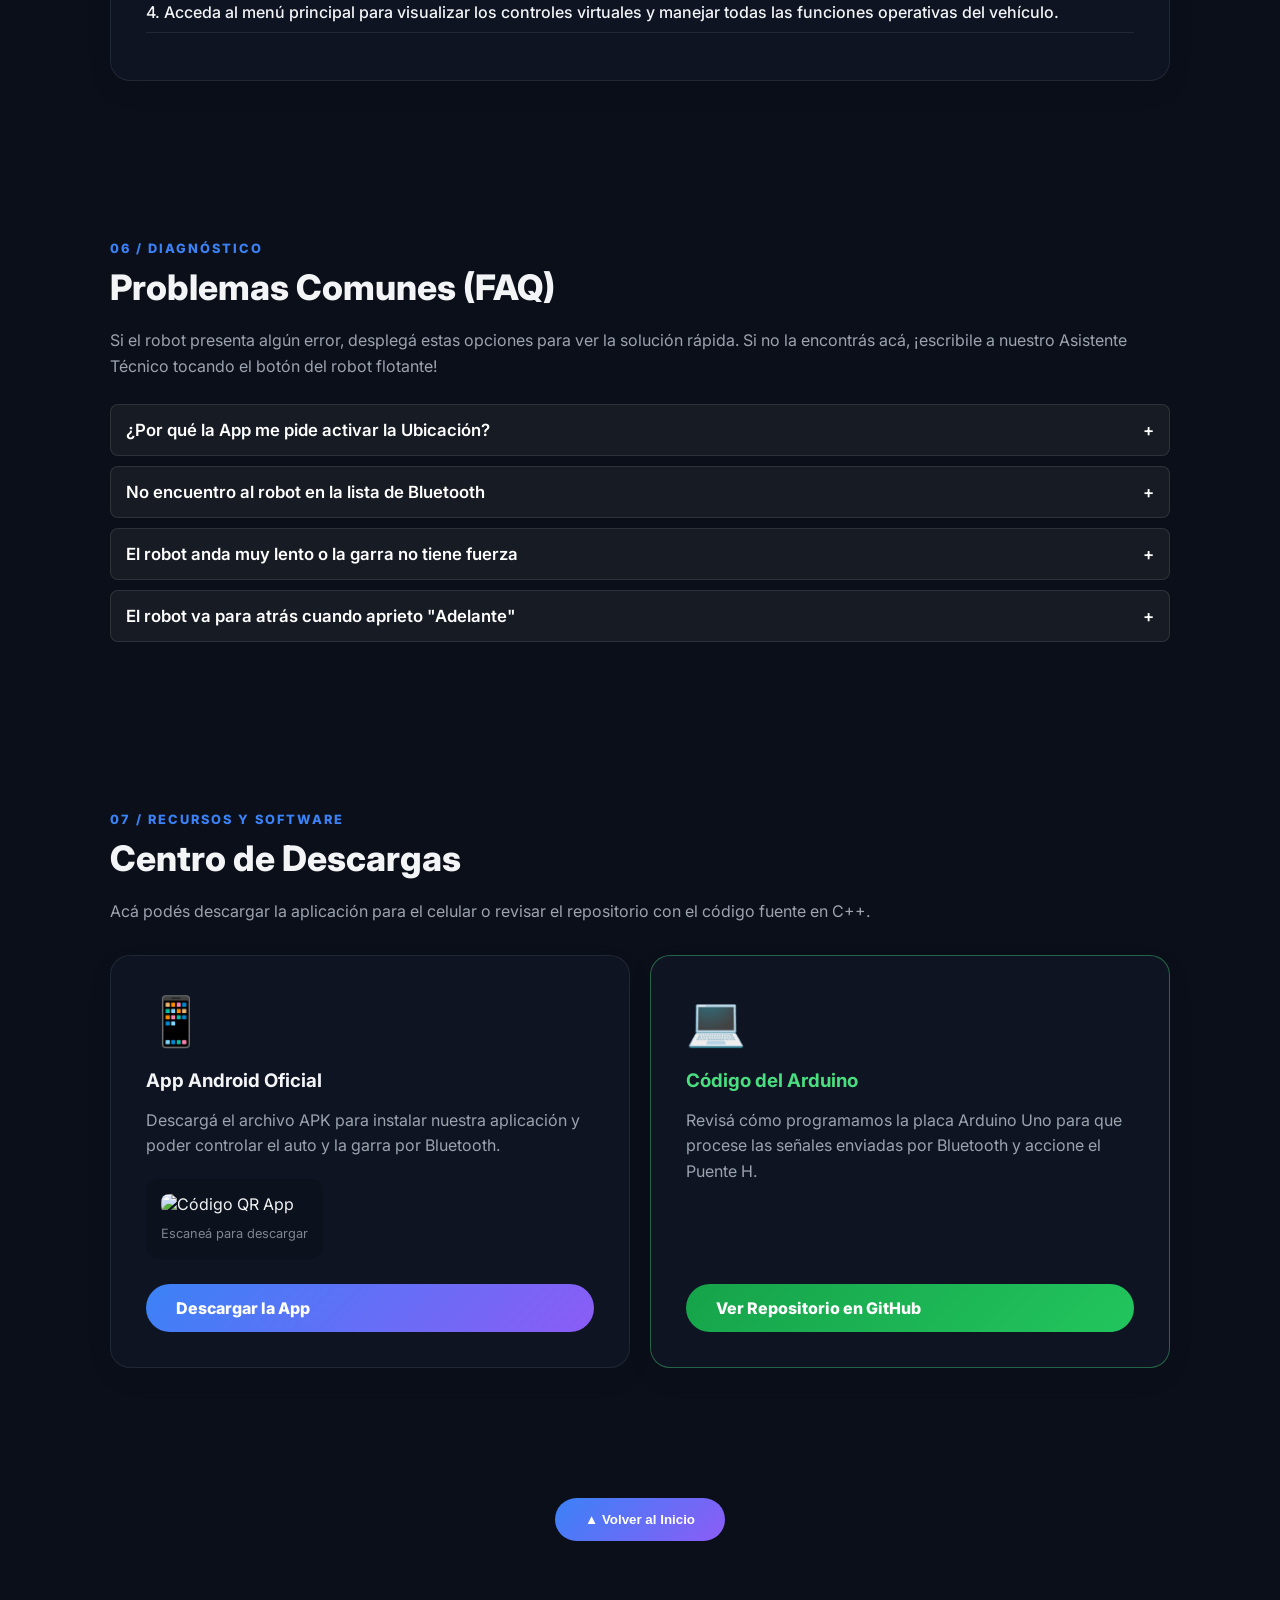
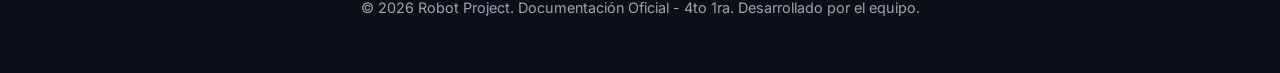
==== commit e588cb70: "Update index.html" ====
--- a/app/index.html
+++ b/app/index.html
@@ -319,9 +319,8 @@
                     
                     <div class="viewer-3d-container">
                         <div class="selector-3d">
-                            <button class="btn-3d active" onclick="switchModel('garra.glb')">Garra Robótica</button>
-                            <button class="btn-3d" onclick="switchModel('chasis.glb')">Chasis del Auto</button>
-                            <button class="btn-3d" onclick="switchModel('rueda.glb')">Rueda 3D</button>
+                            <button class="btn-3d active" onclick="switchModel('chasis.glb')">Garra Robótica</button>
+                            <button class="btn-3d" onclick="switchModel('garra.glb')">Chasis del Auto</button>
                         </div>
                         
                         <model-viewer id="robotViewer" src="garra.glb" camera-controls auto-rotate shadow-intensity="1"></model-viewer>
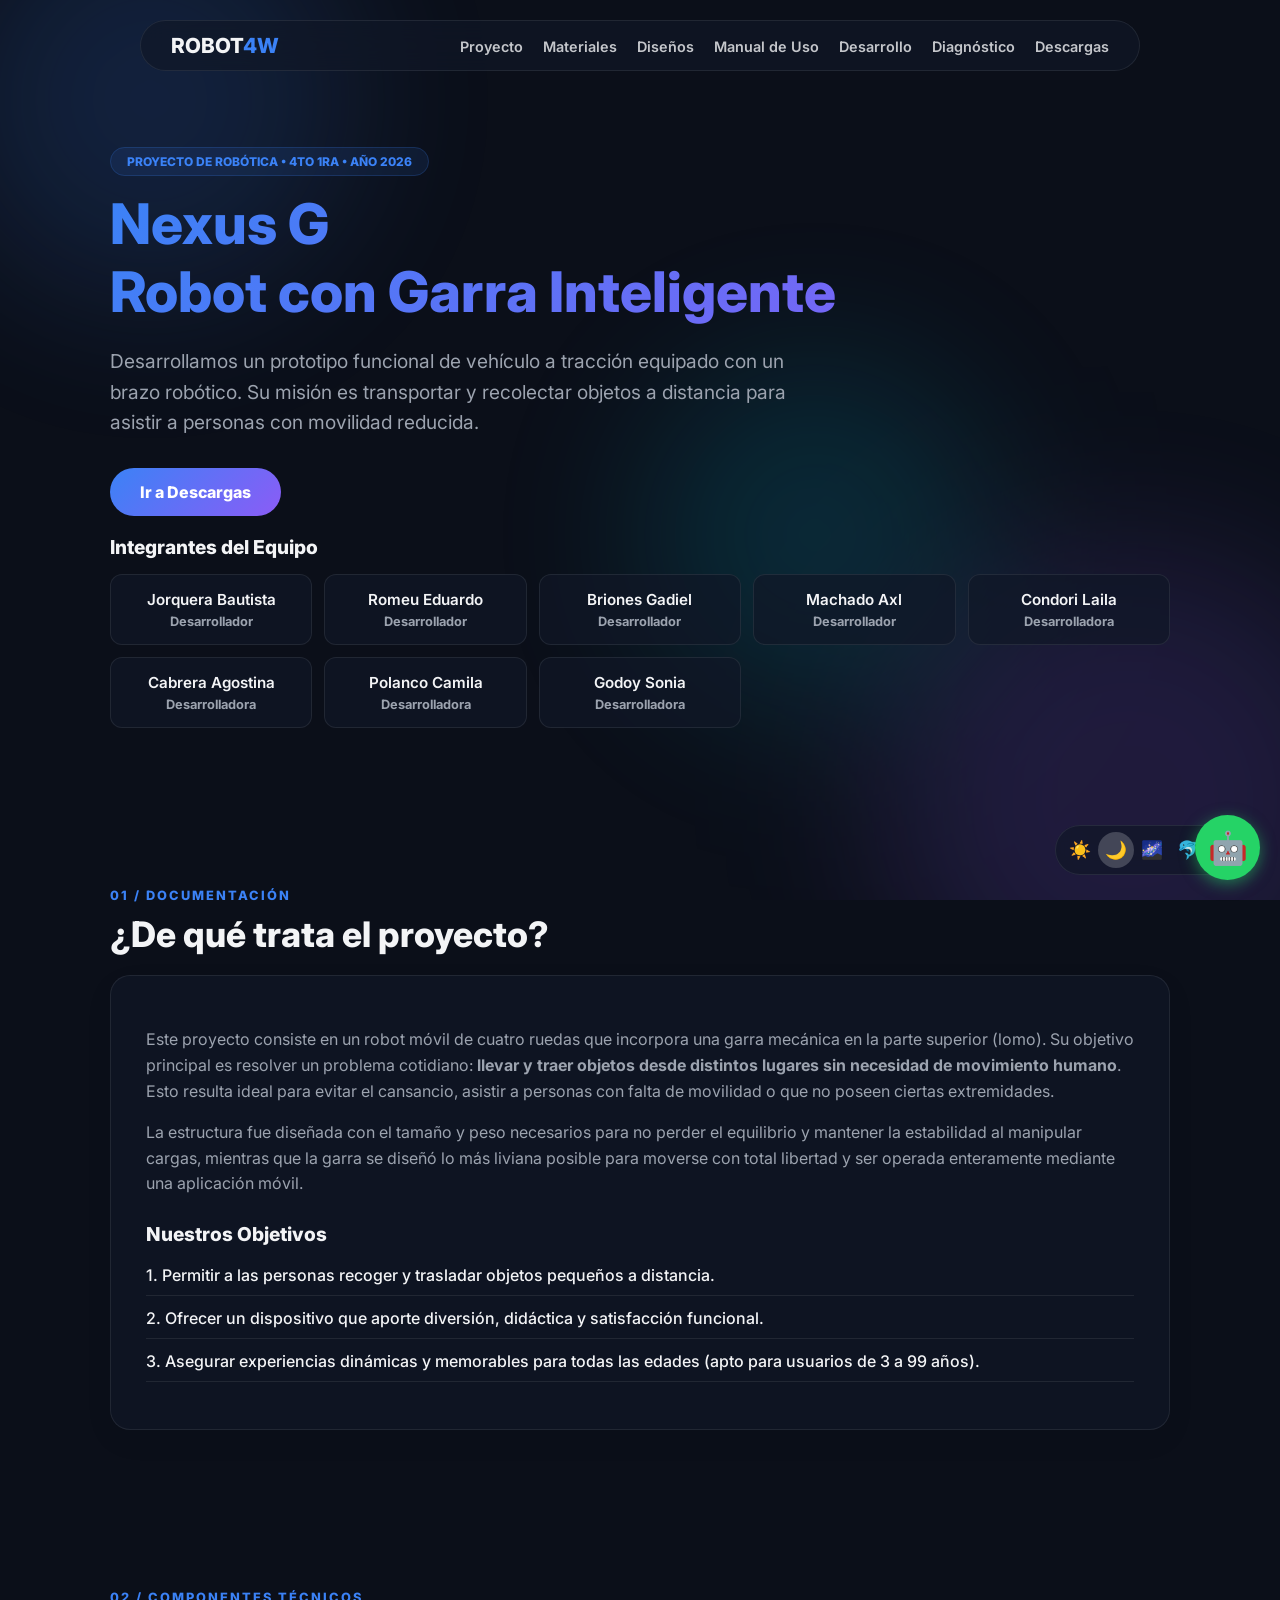
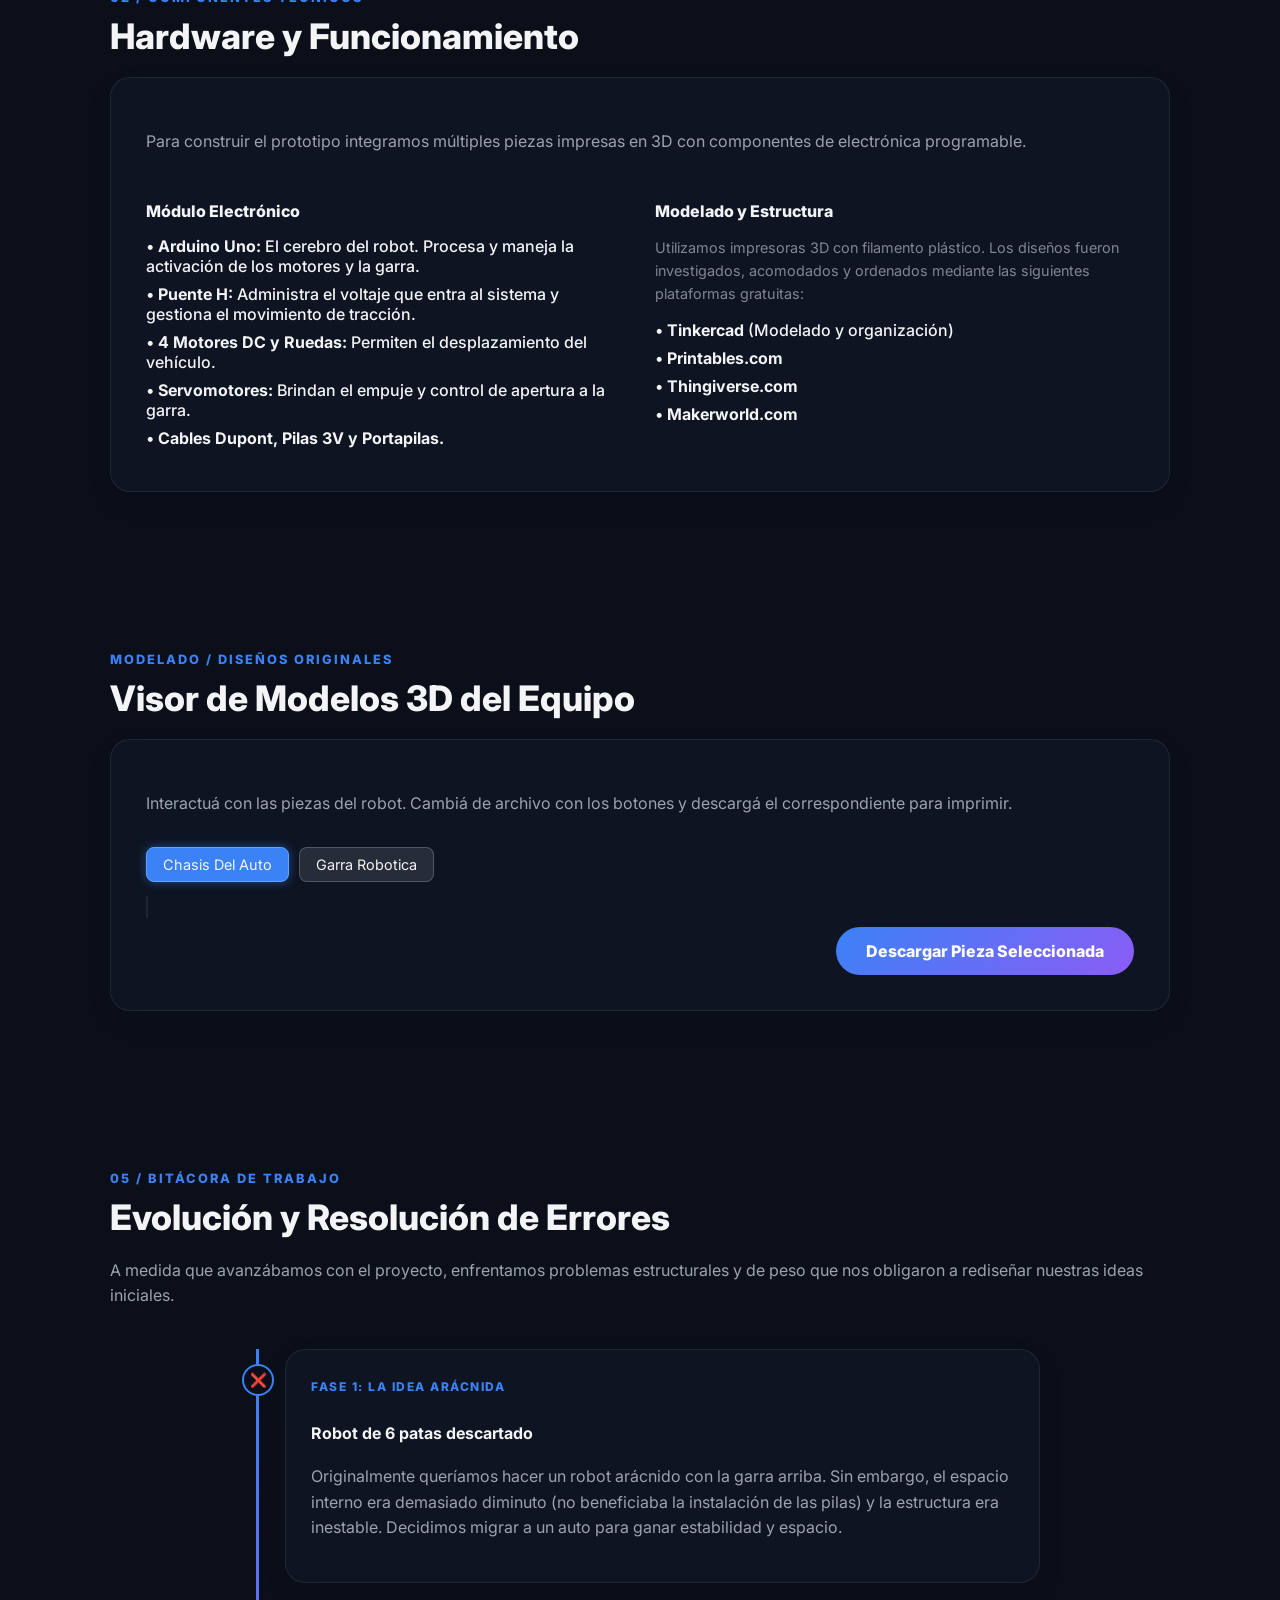
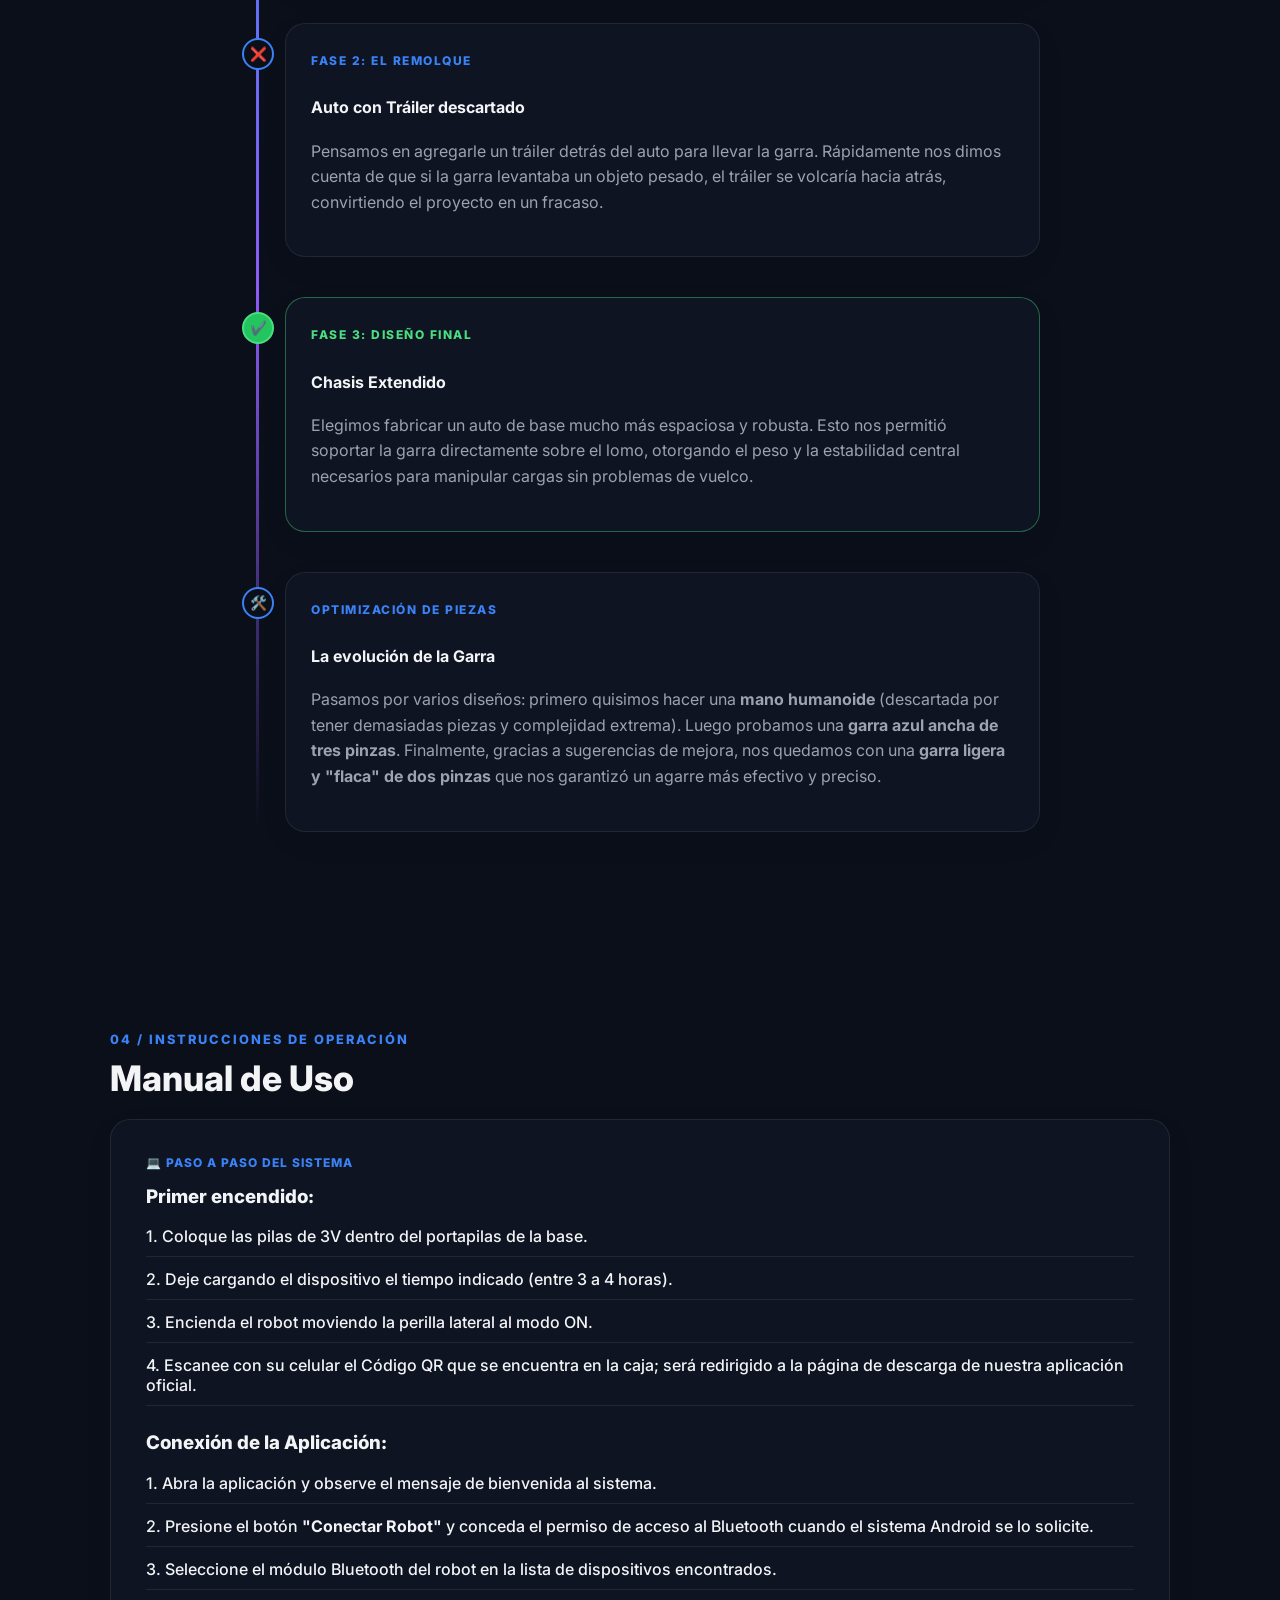
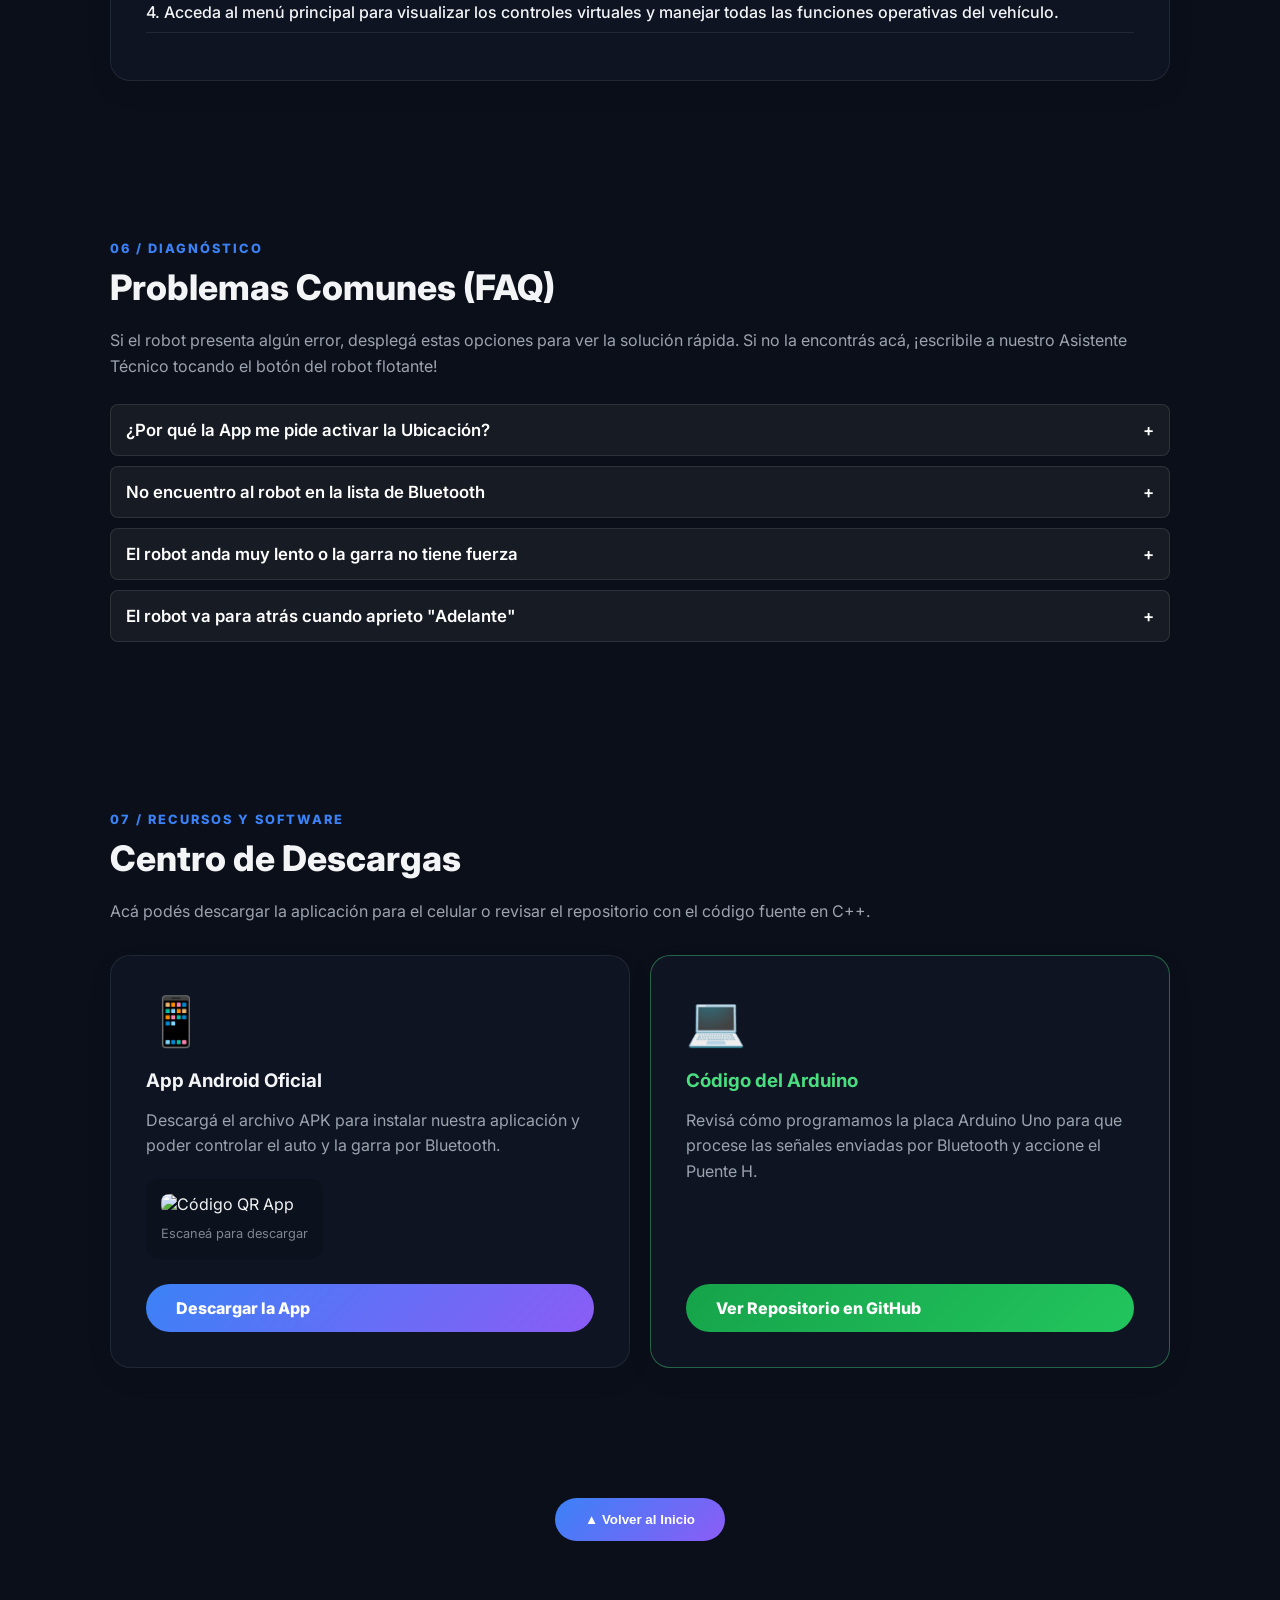
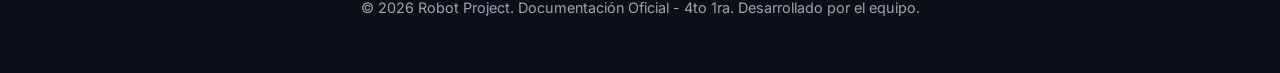
==== commit ae06a78e: "Web 5.5V" ====
--- a/app/index.html
+++ b/app/index.html
@@ -319,8 +319,8 @@
                     
                     <div class="viewer-3d-container">
                         <div class="selector-3d">
-                            <button class="btn-3d active" onclick="switchModel('chasis.glb')">Garra Robótica</button>
-                            <button class="btn-3d" onclick="switchModel('garra.glb')">Chasis del Auto</button>
+                            <button class="btn-3d active" onclick="switchModel('garra.glb')">Chasis Del Auto</button>
+                            <button class="btn-3d" onclick="switchModel('chasis.glb')">Garra Robotica</button>
                         </div>
                         
                         <model-viewer id="robotViewer" src="garra.glb" camera-controls auto-rotate shadow-intensity="1"></model-viewer>
